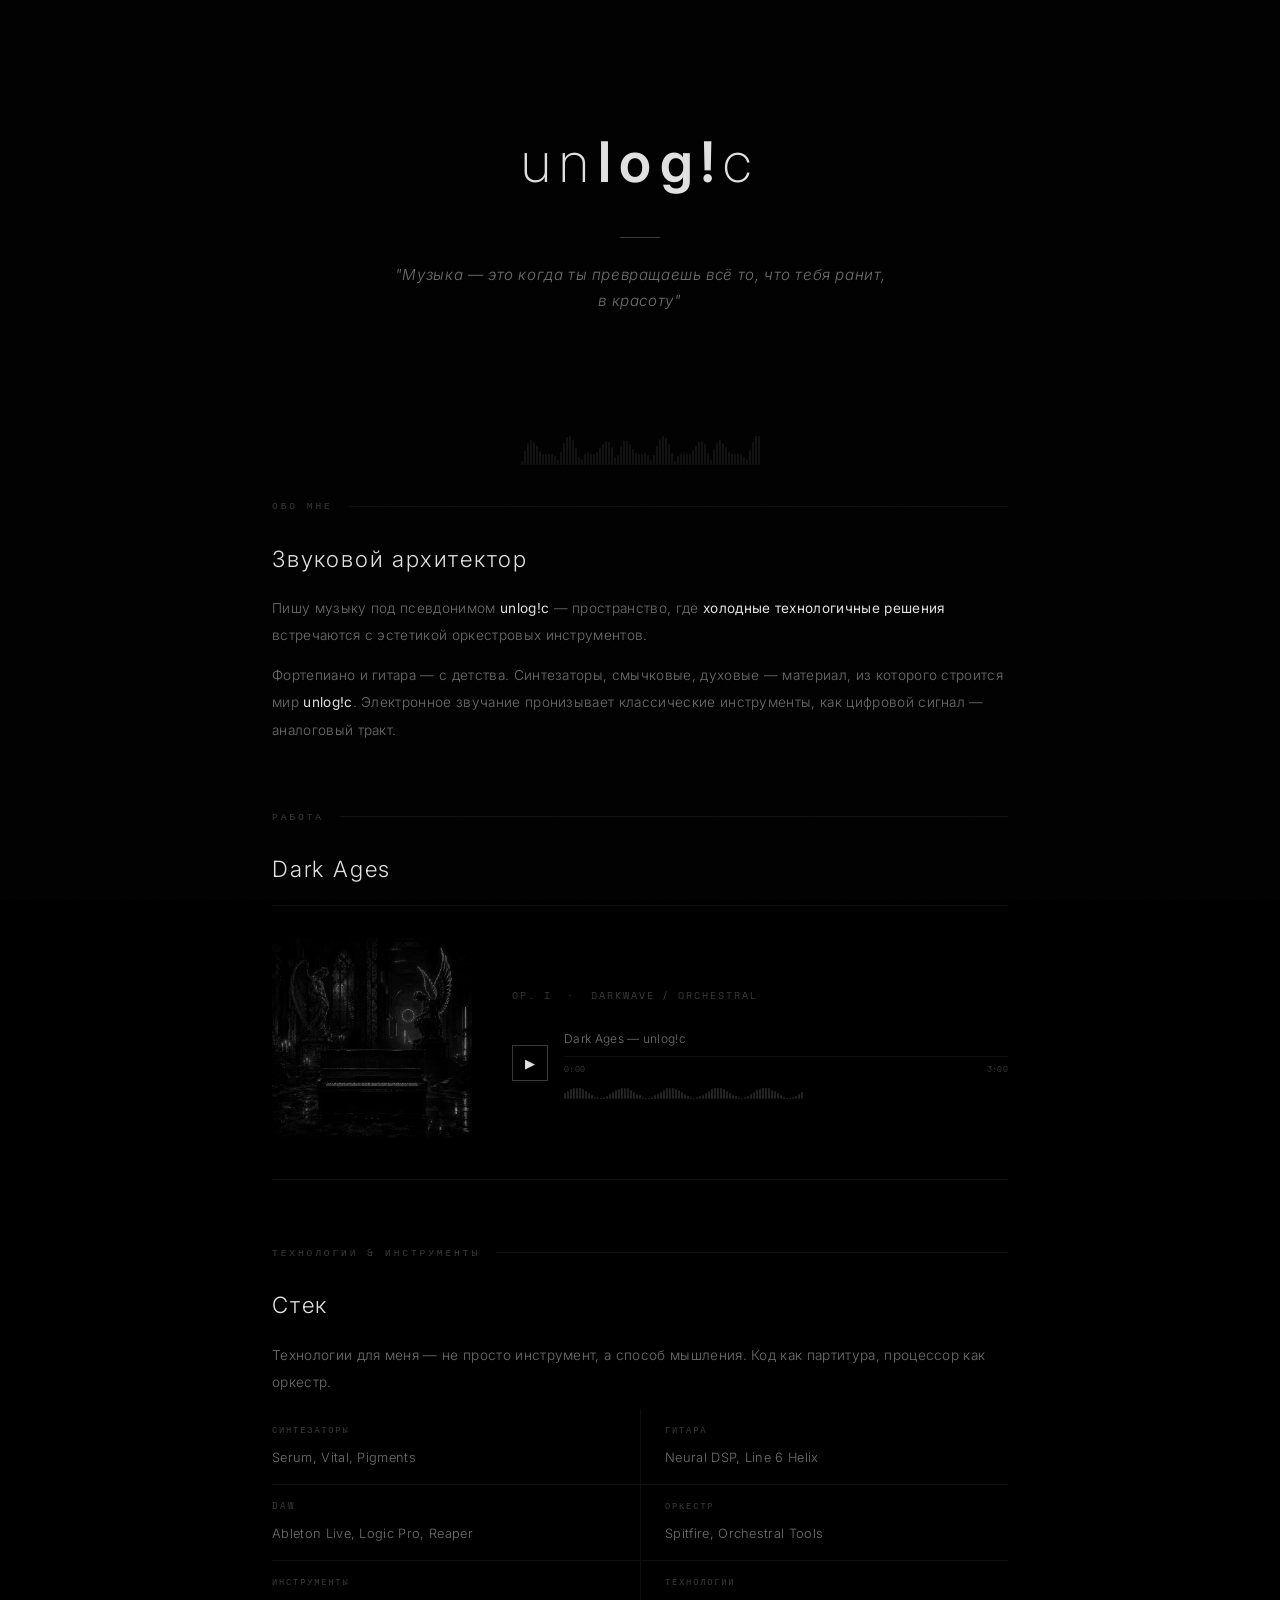
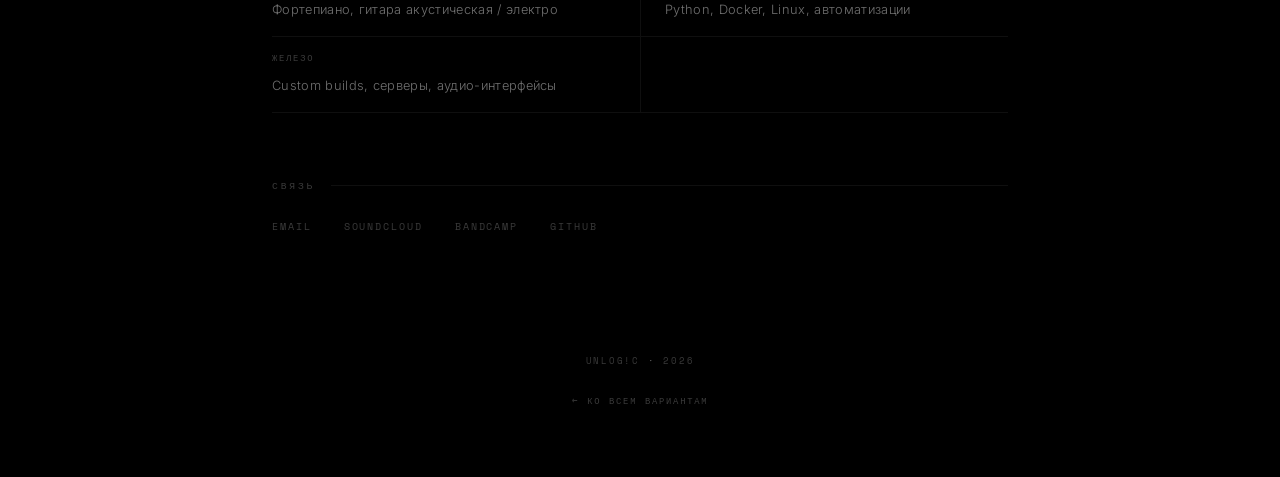
==== variants/minimalist-darkwave/index.html @ 30758b92 "Implement few landing variants" ====
<!DOCTYPE html>
<html lang="ru">
<head>
<meta charset="UTF-8">
<meta name="viewport" content="width=device-width, initial-scale=1.0">
<title>unlog!c — Minimalist Darkwave</title>
<style>
  @import url('https://fonts.googleapis.com/css2?family=Inter:wght@200;300;400;500;600&family=Space+Mono:wght@400;700&display=swap');

  *, *::before, *::after { box-sizing: border-box; margin: 0; padding: 0; }

  :root {
    --bg: #000000;
    --text-primary: #e0e0e0;
    --text-secondary: #707070;
    --text-dim: #3a3a3a;
    --border: rgba(255,255,255,0.06);
    --accent: #ffffff;
    --wave-color: #1a1a1a;
    --hover: rgba(255,255,255,0.04);
  }

  body {
    background: var(--bg);
    color: var(--text-secondary);
    font-family: 'Inter', sans-serif;
    min-height: 100vh;
    line-height: 1.8;
    font-weight: 300;
    letter-spacing: 0.02em;
    overflow-x: hidden;
  }

  /* Ultra-subtle grain texture */
  body::before {
    content: '';
    position: fixed;
    inset: 0;
    background-image: url("data:image/svg+xml,%3Csvg viewBox='0 0 256 256' xmlns='http://www.w3.org/2000/svg'%3E%3Cfilter id='n'%3E%3CfeTurbulence type='fractalNoise' baseFrequency='0.9' numOctaves='4' stitchTiles='stitch'/%3E%3C/filter%3E%3Crect width='100%25' height='100%25' filter='url(%23n)' opacity='0.015'/%3E%3C/svg%3E");
    background-size: 256px 256px;
    pointer-events: none;
    z-index: 0;
  }

  .container {
    position: relative;
    z-index: 1;
    max-width: 800px;
    margin: 0 auto;
    padding: 4rem 2rem;
    min-height: 100vh;
  }

  /* ========== HERO ========== */
  .hero {
    text-align: center;
    padding: 3rem 0 5rem;
    position: relative;
  }

  .hero h1 {
    font-family: 'Inter', sans-serif;
    font-size: 3.5rem;
    font-weight: 200;
    color: var(--text-primary);
    letter-spacing: 0.15em;
    text-transform: lowercase;
    margin-bottom: 1.5rem;
  }

  .hero h1 span {
    font-weight: 600;
  }

  .hero-divider {
    width: 40px;
    height: 1px;
    background: var(--text-secondary);
    margin: 0 auto 1.5rem;
    opacity: 0.5;
  }

  .hero-quote {
    font-size: 0.95rem;
    color: var(--text-secondary);
    font-weight: 300;
    font-style: italic;
    max-width: 500px;
    margin: 0 auto;
    line-height: 1.7;
    letter-spacing: 0.04em;
  }

  /* ========== SECTION ========== */
  .section {
    margin-bottom: 4rem;
    position: relative;
  }

  .section-label {
    font-family: 'Space Mono', monospace;
    font-size: 0.6rem;
    color: var(--text-dim);
    text-transform: uppercase;
    letter-spacing: 0.3em;
    margin-bottom: 1.5rem;
    display: flex;
    align-items: center;
    gap: 1rem;
  }
  .section-label::after {
    content: '';
    flex: 1;
    height: 1px;
    background: var(--border);
  }

  .section h2 {
    font-family: 'Inter', sans-serif;
    font-size: 1.4rem;
    font-weight: 300;
    color: var(--text-primary);
    letter-spacing: 0.08em;
    margin-bottom: 1rem;
  }

  .section p {
    font-size: 0.85rem;
    color: var(--text-secondary);
    line-height: 2;
    margin-bottom: 0.8rem;
    font-weight: 300;
  }

  .section .accent {
    color: var(--text-primary);
    font-weight: 400;
  }

  /* ========== WAVE SEPARATOR ========== */
  .wave-separator {
    display: flex;
    align-items: flex-end;
    justify-content: center;
    gap: 1px;
    height: 40px;
    margin: 2rem 0;
    opacity: 0.3;
  }
  .wave-bar {
    width: 2px;
    background: var(--text-dim);
    transition: height 0.3s ease;
    border-radius: 1px;
  }

  /* ========== WORK CARD ========== */
  .work-card {
    display: grid;
    grid-template-columns: 200px 1fr;
    gap: 2.5rem;
    padding: 2rem 0;
    border-top: 1px solid var(--border);
    border-bottom: 1px solid var(--border);
  }

  .work-cover-container {
    position: relative;
  }

  .work-cover {
    width: 200px;
    height: 200px;
    object-fit: cover;
    filter: grayscale(1) brightness(0.6);
    transition: all 0.6s ease;
  }
  .work-card:hover .work-cover {
    filter: grayscale(0.5) brightness(0.85);
  }

  .work-info {
    display: flex;
    flex-direction: column;
    justify-content: center;
  }

  .work-info h3 {
    font-family: 'Inter', sans-serif;
    font-size: 1.5rem;
    font-weight: 300;
    color: var(--text-primary);
    letter-spacing: 0.08em;
    margin-bottom: 0.3rem;
  }

  .work-meta {
    font-family: 'Space Mono', monospace;
    font-size: 0.6rem;
    color: var(--text-dim);
    text-transform: uppercase;
    letter-spacing: 0.2em;
    margin-bottom: 1.5rem;
  }

  /* Minimal player */
  .minimal-player {
    display: flex;
    align-items: center;
    gap: 1rem;
  }

  .play-btn-mini {
    width: 36px;
    height: 36px;
    border: 1px solid var(--text-dim);
    background: none;
    cursor: pointer;
    color: var(--text-primary);
    font-size: 0.8rem;
    display: flex;
    align-items: center;
    justify-content: center;
    transition: all 0.3s ease;
    flex-shrink: 0;
  }
  .play-btn-mini:hover {
    border-color: var(--text-primary);
    background: var(--hover);
  }

  .player-info {
    flex: 1;
    min-width: 0;
  }

  .player-track-name {
    font-size: 0.75rem;
    color: var(--text-secondary);
    font-weight: 300;
    margin-bottom: 0.4rem;
  }

  .mini-progress {
    height: 1px;
    background: var(--border);
    cursor: pointer;
    position: relative;
  }
  .mini-progress-fill {
    height: 100%;
    background: var(--text-secondary);
    width: 0%;
    transition: width 0.1s linear;
  }

  .player-times {
    display: flex;
    justify-content: space-between;
    font-family: 'Space Mono', monospace;
    font-size: 0.5rem;
    color: var(--text-dim);
    margin-top: 0.3rem;
  }

  /* Subtle waveform visualizer */
  .mini-waveform {
    display: flex;
    align-items: flex-end;
    gap: 1px;
    height: 16px;
    margin-top: 0.4rem;
    opacity: 0.3;
  }
  .mini-waveform .mw-bar {
    width: 2px;
    background: var(--text-secondary);
    transition: height 0.08s ease;
    min-height: 1px;
    border-radius: 1px;
  }

  /* ========== TECH GRID ========== */
  .tech-list {
    display: grid;
    grid-template-columns: 1fr 1fr;
    gap: 0;
  }
  .tech-item {
    padding: 0.8rem 0;
    border-bottom: 1px solid var(--border);
  }
  .tech-item:nth-child(odd) {
    padding-right: 1.5rem;
  }
  .tech-item:nth-child(even) {
    padding-left: 1.5rem;
    border-left: 1px solid var(--border);
  }

  .tech-label {
    font-family: 'Space Mono', monospace;
    font-size: 0.55rem;
    color: var(--text-dim);
    text-transform: uppercase;
    letter-spacing: 0.2em;
    display: block;
    margin-bottom: 0.3rem;
  }
  .tech-value {
    font-size: 0.8rem;
    color: var(--text-secondary);
    font-weight: 300;
  }

  /* ========== CONTACTS ========== */
  .contacts-row {
    display: flex;
    flex-wrap: wrap;
    gap: 2rem;
  }
  .contact-link {
    font-family: 'Space Mono', monospace;
    font-size: 0.6rem;
    color: var(--text-dim);
    text-decoration: none;
    letter-spacing: 0.2em;
    text-transform: uppercase;
    transition: color 0.3s;
    position: relative;
    padding-bottom: 0.3rem;
    border-bottom: 1px solid transparent;
    transition: border-color 0.3s, color 0.3s;
  }
  .contact-link:hover {
    color: var(--text-primary);
    border-bottom-color: var(--text-secondary);
  }

  /* ========== FOOTER ========== */
  .page-footer {
    margin-top: 5rem;
    padding-top: 2rem;
    text-align: center;
    font-family: 'Space Mono', monospace;
    font-size: 0.55rem;
    color: var(--text-dim);
    letter-spacing: 0.2em;
    text-transform: uppercase;
  }
  .page-footer .dot {
    color: var(--text-secondary);
  }

  .back-link {
    display: inline-block;
    margin-top: 1.5rem;
    font-family: 'Space Mono', monospace;
    font-size: 0.55rem;
    color: var(--text-dim);
    text-decoration: none;
    letter-spacing: 0.2em;
    text-transform: uppercase;
    transition: color 0.3s;
    border-bottom: 1px solid transparent;
    padding-bottom: 0.2rem;
  }
  .back-link:hover {
    color: var(--text-primary);
    border-bottom-color: var(--text-dim);
  }

  @media (max-width: 650px) {
    .container { padding: 2rem 1.5rem; }
    .hero h1 { font-size: 2.2rem; }
    .work-card { grid-template-columns: 1fr; gap: 1.5rem; }
    .work-cover { width: 100%; height: auto; max-width: 250px; }
    .tech-list { grid-template-columns: 1fr; }
    .tech-item:nth-child(even) { border-left: none; padding-left: 0; }
    .tech-item:nth-child(odd) { padding-right: 0; }
  }
</style>
</head>
<body>
  <div class="container">

    <!-- HERO -->
    <header class="hero">
      <h1>un<span>log!</span>c</h1>
      <div class="hero-divider"></div>
      <p class="hero-quote">
        "Музыка — это когда ты превращаешь всё то, что тебя ранит, в красоту"
      </p>
    </header>

    <!-- Random static wave separator -->
    <div class="wave-separator" id="waveSep"></div>

    <!-- ABOUT -->
    <section class="section">
      <div class="section-label">обо мне</div>
      <h2>Звуковой архитектор</h2>
      <p>
        Пишу музыку под псевдонимом <span class="accent">unlog!c</span> — 
        пространство, где <span class="accent">холодные технологичные решения</span> 
        встречаются с эстетикой оркестровых инструментов.
      </p>
      <p>
        Фортепиано и гитара — с детства. Синтезаторы, смычковые, духовые — 
        материал, из которого строится мир <span class="accent">unlog!c</span>. 
        Электронное звучание пронизывает классические инструменты, 
        как цифровой сигнал — аналоговый тракт.
      </p>
    </section>

    <!-- WORK -->
    <section class="section">
      <div class="section-label">работа</div>
      <h2>Dark Ages</h2>

      <div class="work-card">
        <div class="work-cover-container">
          <img src="../../images/Dark Ages Cover.png" alt="Dark Ages Cover" class="work-cover" loading="lazy">
        </div>
        <div class="work-info">
          <div class="work-meta">op. I &nbsp;·&nbsp; darkwave / orchestral</div>

          <div class="minimal-player">
            <button class="play-btn-mini play-btn-m" onclick="togglePlayM()" aria-label="Play/Pause">▶</button>
            <div class="player-info">
              <div class="player-track-name">Dark Ages — unlog!c</div>
              <div class="mini-progress" id="miniProgress">
                <div class="mini-progress-fill" id="miniProgressFill"></div>
              </div>
              <div class="player-times">
                <span class="time-cur-m">0:00</span>
                <span class="time-dur-m">0:00</span>
              </div>
              <div class="mini-waveform" id="miniWaveform"></div>
            </div>
          </div>
        </div>
      </div>
    </section>

    <!-- TECH -->
    <section class="section">
      <div class="section-label">технологии & инструменты</div>
      <h2>Стек</h2>
      <p>
        Технологии для меня — не просто инструмент, а способ мышления. 
        Код как партитура, процессор как оркестр.
      </p>
      <div class="tech-list">
        <div class="tech-item">
          <span class="tech-label">синтезаторы</span>
          <span class="tech-value">Serum, Vital, Pigments</span>
        </div>
        <div class="tech-item">
          <span class="tech-label">гитара</span>
          <span class="tech-value">Neural DSP, Line 6 Helix</span>
        </div>
        <div class="tech-item">
          <span class="tech-label">daw</span>
          <span class="tech-value">Ableton Live, Logic Pro, Reaper</span>
        </div>
        <div class="tech-item">
          <span class="tech-label">оркестр</span>
          <span class="tech-value">Spitfire, Orchestral Tools</span>
        </div>
        <div class="tech-item">
          <span class="tech-label">инструменты</span>
          <span class="tech-value">Фортепиано, гитара акустическая / электро</span>
        </div>
        <div class="tech-item">
          <span class="tech-label">технологии</span>
          <span class="tech-value">Python, Docker, Linux, автоматизации</span>
        </div>
        <div class="tech-item">
          <span class="tech-label">железо</span>
          <span class="tech-value">Custom builds, серверы, аудио-интерфейсы</span>
        </div>
        <div class="tech-item">
          <!-- placeholder for grid alignment -->
        </div>
      </div>
    </section>

    <!-- CONTACTS -->
    <section class="section">
      <div class="section-label">связь</div>
      <div class="contacts-row">
        <a href="mailto:unlogic@example.com" class="contact-link">email</a>
        <a href="#" class="contact-link">soundcloud</a>
        <a href="#" class="contact-link">bandcamp</a>
        <a href="#" class="contact-link">github</a>
      </div>
    </section>

    <!-- FOOTER -->
    <footer class="page-footer">
      unlog!c <span class="dot">·</span> 2026<br>
      <a href="../../" class="back-link">← ко всем вариантам</a>
    </footer>
  </div>

  <audio id="audioM" preload="metadata" style="display:none;">
    <source src="../../audio/Dark Ages.mp3" type="audio/mpeg">
  </audio>

  <script>
    // Static wave separator
    const waveSep = document.getElementById('waveSep');
    for (let i = 0; i < 80; i++) {
      const bar = document.createElement('div');
      bar.className = 'wave-bar';
      bar.style.height = (Math.abs(Math.sin(i * 0.3) * 18 + Math.sin(i * 0.7) * 8) + 4) + 'px';
      waveSep.appendChild(bar);
    }

    // Audio player
    const audioM = document.getElementById('audioM');
    const playBtnM = document.querySelector('.play-btn-m');
    const progressFillM = document.getElementById('miniProgressFill');
    const progressBarM = document.getElementById('miniProgress');
    const timeCurM = document.querySelector('.time-cur-m');
    const timeDurM = document.querySelector('.time-dur-m');
    const miniWave = document.getElementById('miniWaveform');

    function fmtM(t) {
      const m = Math.floor(t / 60);
      const s = Math.floor(t % 60);
      return m + ':' + String(s).padStart(2, '0');
    }

    // Build mini waveform bars
    for (let i = 0; i < 80; i++) {
      const wb = document.createElement('div');
      wb.className = 'mw-bar';
      wb.style.height = (Math.sin(i * 0.4) * 5 + 6) + 'px';
      miniWave.appendChild(wb);
    }

    audioM.addEventListener('loadedmetadata', () => {
      timeDurM.textContent = fmtM(audioM.duration);
    });

    audioM.addEventListener('timeupdate', () => {
      const pct = (audioM.currentTime / audioM.duration) * 100 || 0;
      progressFillM.style.width = pct + '%';
      timeCurM.textContent = fmtM(audioM.currentTime);

      const wbars = miniWave.children;
      const t = audioM.currentTime * 6;
      for (let i = 0; i < wbars.length; i++) {
        const val = Math.abs(Math.sin(t + i * 0.2) * 0.5 + Math.sin(t * 2.1 + i * 0.5) * 0.5);
        wbars[i].style.height = Math.max(1, val * 14 + 1) + 'px';
        wbars[i].style.opacity = 0.15 + val * 0.6;
      }
    });

    progressBarM.addEventListener('click', (e) => {
      const rect = progressBarM.getBoundingClientRect();
      audioM.currentTime = ((e.clientX - rect.left) / rect.width) * audioM.duration;
    });

    function togglePlayM() {
      if (audioM.paused) {
        audioM.play();
        playBtnM.textContent = '⏸';
      } else {
        audioM.pause();
        playBtnM.textContent = '▶';
      }
    }

    audioM.addEventListener('ended', () => {
      playBtnM.textContent = '▶';
    });
  </script>
</body>
</html>
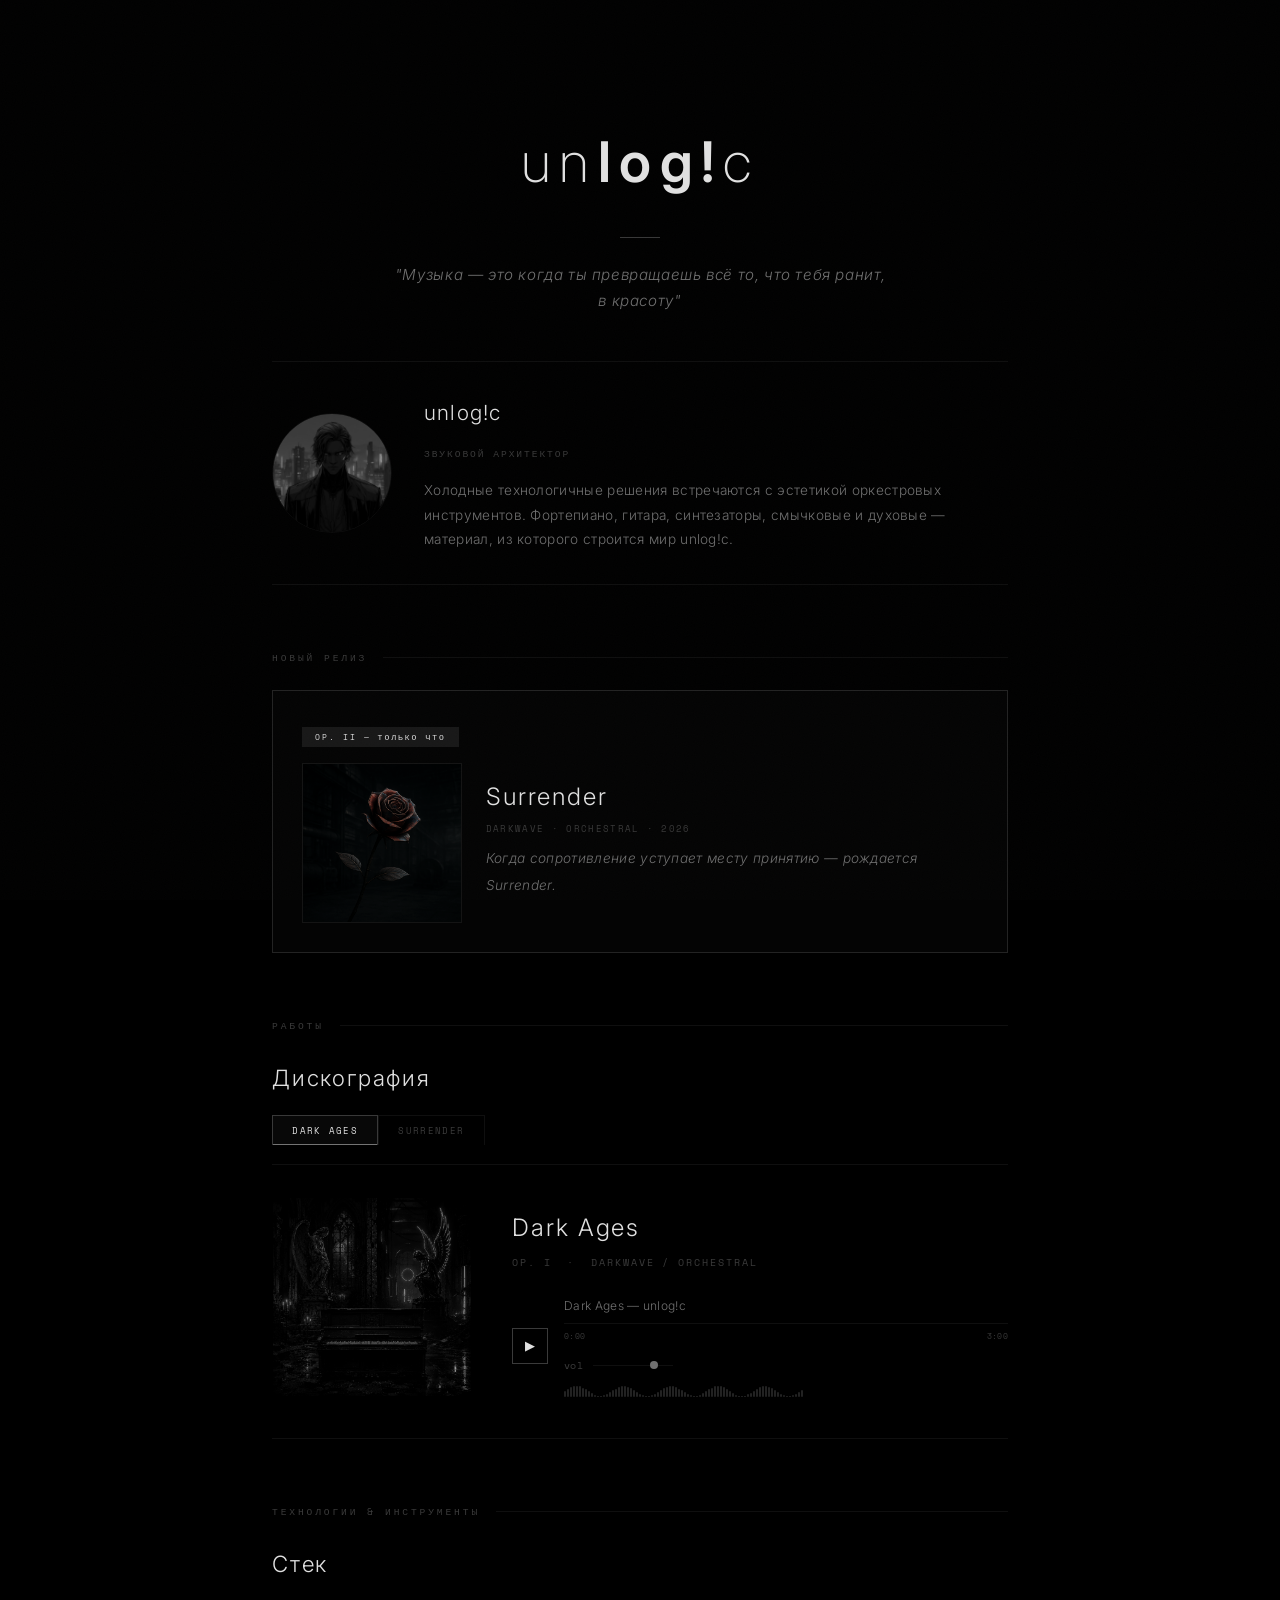
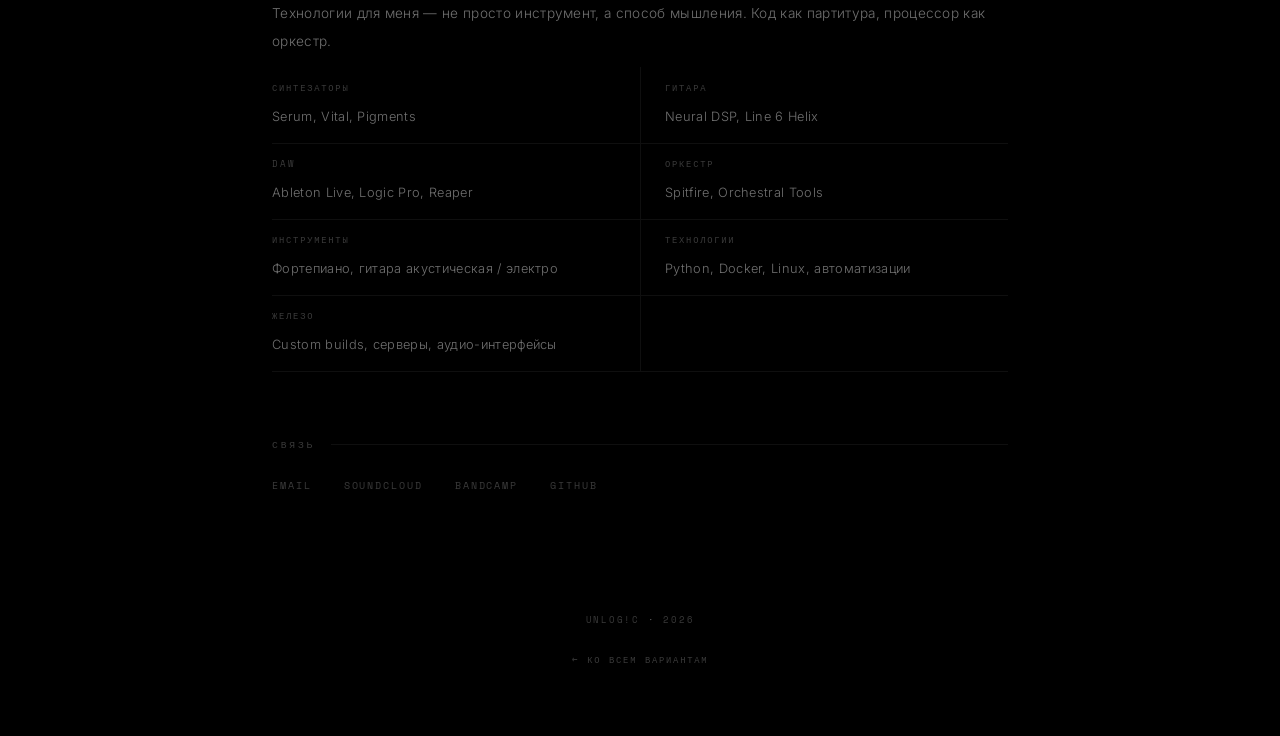
==== commit 2856be78: "Improve design" ====
--- a/variants/minimalist-darkwave/index.html
+++ b/variants/minimalist-darkwave/index.html
@@ -54,7 +54,7 @@
   /* ========== HERO ========== */
   .hero {
     text-align: center;
-    padding: 3rem 0 5rem;
+    padding: 3rem 0 3rem;
     position: relative;
   }
 
@@ -91,6 +91,62 @@
     letter-spacing: 0.04em;
   }
 
+  /* ========== PROFILE ========== */
+  .profile-section {
+    display: flex;
+    align-items: center;
+    gap: 2rem;
+    margin-bottom: 4rem;
+    padding: 2rem 0;
+    border-top: 1px solid var(--border);
+    border-bottom: 1px solid var(--border);
+  }
+
+  .profile-img-container {
+    flex-shrink: 0;
+    width: 120px;
+    height: 120px;
+    border-radius: 50%;
+    overflow: hidden;
+    border: 1px solid var(--border);
+    filter: grayscale(1) brightness(0.7);
+    transition: all 0.6s ease;
+  }
+  .profile-img-container:hover {
+    filter: grayscale(0.6) brightness(0.9);
+    border-color: rgba(255,255,255,0.15);
+  }
+
+  .profile-img {
+    width: 100%;
+    height: 100%;
+    object-fit: cover;
+  }
+
+  .profile-text h3 {
+    font-family: 'Inter', sans-serif;
+    font-size: 1.3rem;
+    font-weight: 300;
+    color: var(--text-primary);
+    letter-spacing: 0.06em;
+    margin-bottom: 0.3rem;
+  }
+
+  .profile-text .profile-role {
+    font-family: 'Space Mono', monospace;
+    font-size: 0.6rem;
+    color: var(--text-dim);
+    text-transform: uppercase;
+    letter-spacing: 0.2em;
+  }
+
+  .profile-text p {
+    font-size: 0.85rem;
+    color: var(--text-secondary);
+    margin-top: 0.8rem;
+    line-height: 1.8;
+  }
+
   /* ========== SECTION ========== */
   .section {
     margin-bottom: 4rem;
@@ -137,24 +193,78 @@
     font-weight: 400;
   }
 
-  /* ========== WAVE SEPARATOR ========== */
-  .wave-separator {
-    display: flex;
-    align-items: flex-end;
+  /* ========== NEW RELEASE HIGHLIGHT ========== */
+  .new-release {
+    border: 1px solid rgba(255,255,255,0.12);
+    padding: 1.8rem;
+    margin-bottom: 2rem;
+    position: relative;
+    background: rgba(255,255,255,0.015);
+  }
+
+  .new-release-badge {
+    font-family: 'Space Mono', monospace;
+    font-size: 0.5rem;
+    color: var(--text-primary);
+    background: rgba(255,255,255,0.08);
+    text-transform: uppercase;
+    letter-spacing: 0.25em;
+    padding: 0.2rem 0.8rem;
+    display: inline-block;
+    margin-bottom: 1rem;
+  }
+
+  .new-release-inner {
+    display: grid;
+    grid-template-columns: 160px 1fr;
+    gap: 1.5rem;
+  }
+
+  .new-release-cover {
+    width: 160px;
+    height: 160px;
+    object-fit: cover;
+    filter: grayscale(0.3) brightness(0.8);
+    transition: all 0.6s ease;
+    border: 1px solid rgba(255,255,255,0.08);
+  }
+  .new-release:hover .new-release-cover {
+    filter: grayscale(0) brightness(1);
+    border-color: rgba(255,255,255,0.2);
+  }
+
+  .new-release-info {
+    display: flex;
+    flex-direction: column;
     justify-content: center;
-    gap: 1px;
-    height: 40px;
-    margin: 2rem 0;
-    opacity: 0.3;
-  }
-  .wave-bar {
-    width: 2px;
-    background: var(--text-dim);
-    transition: height 0.3s ease;
-    border-radius: 1px;
-  }
-
-  /* ========== WORK CARD ========== */
+  }
+
+  .new-release-info h3 {
+    font-family: 'Inter', sans-serif;
+    font-size: 1.5rem;
+    font-weight: 300;
+    color: var(--text-primary);
+    letter-spacing: 0.08em;
+    margin-bottom: 0.2rem;
+  }
+
+  .new-release-meta {
+    font-family: 'Space Mono', monospace;
+    font-size: 0.55rem;
+    color: var(--text-dim);
+    text-transform: uppercase;
+    letter-spacing: 0.15em;
+    margin-bottom: 0.5rem;
+  }
+
+  .new-release-desc {
+    font-size: 0.8rem;
+    color: var(--text-secondary);
+    font-style: italic;
+    margin-bottom: 0.6rem;
+  }
+
+  /* ========== WORK CAROUSEL ========== */
   .work-card {
     display: grid;
     grid-template-columns: 200px 1fr;
@@ -174,6 +284,7 @@
     object-fit: cover;
     filter: grayscale(1) brightness(0.6);
     transition: all 0.6s ease;
+    border: 1px solid transparent;
   }
   .work-card:hover .work-cover {
     filter: grayscale(0.5) brightness(0.85);
@@ -201,6 +312,45 @@
     text-transform: uppercase;
     letter-spacing: 0.2em;
     margin-bottom: 1.5rem;
+  }
+
+  /* Track selector tabs (carousel) */
+  .track-tabs {
+    display: flex;
+    gap: 0;
+    margin-bottom: 1.2rem;
+  }
+  .track-tab {
+    font-family: 'Space Mono', monospace;
+    font-size: 0.55rem;
+    color: var(--text-dim);
+    text-transform: uppercase;
+    letter-spacing: 0.15em;
+    background: none;
+    border: 1px solid var(--border);
+    border-bottom: none;
+    padding: 0.5rem 1.2rem;
+    cursor: pointer;
+    transition: all 0.3s ease;
+    position: relative;
+  }
+  .track-tab:hover {
+    color: var(--text-secondary);
+  }
+  .track-tab.active {
+    color: var(--text-primary);
+    border-color: rgba(255,255,255,0.2);
+    background: rgba(255,255,255,0.03);
+  }
+  .track-tab.active::after {
+    content: '';
+    position: absolute;
+    bottom: 0;
+    left: 0;
+    right: 0;
+    height: 1px;
+    background: var(--text-primary);
+    opacity: 0.5;
   }
 
   /* Minimal player */
@@ -263,6 +413,50 @@
     margin-top: 0.3rem;
   }
 
+  /* Volume control */
+  .volume-row {
+    display: flex;
+    align-items: center;
+    gap: 0.6rem;
+    margin-top: 0.8rem;
+  }
+  .volume-icon {
+    font-size: 0.65rem;
+    color: var(--text-dim);
+    font-family: 'Space Mono', monospace;
+    flex-shrink: 0;
+  }
+  .volume-slider {
+    -webkit-appearance: none;
+    appearance: none;
+    width: 80px;
+    height: 1px;
+    background: var(--border);
+    outline: none;
+    cursor: pointer;
+  }
+  .volume-slider::-webkit-slider-thumb {
+    -webkit-appearance: none;
+    appearance: none;
+    width: 8px;
+    height: 8px;
+    border-radius: 50%;
+    background: var(--text-secondary);
+    cursor: pointer;
+    transition: background 0.2s;
+  }
+  .volume-slider::-webkit-slider-thumb:hover {
+    background: var(--text-primary);
+  }
+  .volume-slider::-moz-range-thumb {
+    width: 8px;
+    height: 8px;
+    border-radius: 50%;
+    background: var(--text-secondary);
+    border: none;
+    cursor: pointer;
+  }
+
   /* Subtle waveform visualizer */
   .mini-waveform {
     display: flex;
@@ -326,11 +520,10 @@
     text-decoration: none;
     letter-spacing: 0.2em;
     text-transform: uppercase;
-    transition: color 0.3s;
+    transition: border-color 0.3s, color 0.3s;
     position: relative;
     padding-bottom: 0.3rem;
     border-bottom: 1px solid transparent;
-    transition: border-color 0.3s, color 0.3s;
   }
   .contact-link:hover {
     color: var(--text-primary);
@@ -373,8 +566,11 @@
   @media (max-width: 650px) {
     .container { padding: 2rem 1.5rem; }
     .hero h1 { font-size: 2.2rem; }
+    .profile-section { flex-direction: column; text-align: center; }
     .work-card { grid-template-columns: 1fr; gap: 1.5rem; }
     .work-cover { width: 100%; height: auto; max-width: 250px; }
+    .new-release-inner { grid-template-columns: 1fr; }
+    .new-release-cover { width: 100%; height: auto; max-width: 200px; }
     .tech-list { grid-template-columns: 1fr; }
     .tech-item:nth-child(even) { border-left: none; padding-left: 0; }
     .tech-item:nth-child(odd) { padding-right: 0; }
@@ -393,48 +589,71 @@
       </p>
     </header>
 
-    <!-- Random static wave separator -->
-    <div class="wave-separator" id="waveSep"></div>
-
-    <!-- ABOUT -->
+    <!-- PROFILE -->
+    <section class="profile-section">
+      <div class="profile-img-container">
+        <img src="../../images/Profile.png" alt="unlog!c" class="profile-img" loading="lazy">
+      </div>
+      <div class="profile-text">
+        <h3>unlog!c</h3>
+        <span class="profile-role">звуковой архитектор</span>
+        <p>
+          Холодные технологичные решения встречаются с эстетикой оркестровых инструментов.
+          Фортепиано, гитара, синтезаторы, смычковые и духовые — материал, из которого
+          строится мир unlog!c.
+        </p>
+      </div>
+    </section>
+
+    <!-- NEW RELEASE -->
     <section class="section">
-      <div class="section-label">обо мне</div>
-      <h2>Звуковой архитектор</h2>
-      <p>
-        Пишу музыку под псевдонимом <span class="accent">unlog!c</span> — 
-        пространство, где <span class="accent">холодные технологичные решения</span> 
-        встречаются с эстетикой оркестровых инструментов.
-      </p>
-      <p>
-        Фортепиано и гитара — с детства. Синтезаторы, смычковые, духовые — 
-        материал, из которого строится мир <span class="accent">unlog!c</span>. 
-        Электронное звучание пронизывает классические инструменты, 
-        как цифровой сигнал — аналоговый тракт.
-      </p>
+      <div class="section-label">новый релиз</div>
+      <div class="new-release">
+        <span class="new-release-badge">op. ii — только что</span>
+        <div class="new-release-inner">
+          <img src="../../images/Surrender Cover.png" alt="Surrender Cover" class="new-release-cover" loading="lazy">
+          <div class="new-release-info">
+            <h3>Surrender</h3>
+            <span class="new-release-meta">darkwave · orchestral · 2026</span>
+            <p class="new-release-desc">Когда сопротивление уступает месту принятию — рождается Surrender.</p>
+          </div>
+        </div>
+      </div>
     </section>
 
-    <!-- WORK -->
+    <!-- WORKS CAROUSEL -->
     <section class="section">
-      <div class="section-label">работа</div>
-      <h2>Dark Ages</h2>
-
-      <div class="work-card">
+      <div class="section-label">работы</div>
+      <h2>Дискография</h2>
+
+      <!-- Track tabs -->
+      <div class="track-tabs">
+        <button class="track-tab active" data-track="0" id="tab0">Dark Ages</button>
+        <button class="track-tab" data-track="1" id="tab1">Surrender</button>
+      </div>
+
+      <div class="work-card" id="workCard">
         <div class="work-cover-container">
-          <img src="../../images/Dark Ages Cover.png" alt="Dark Ages Cover" class="work-cover" loading="lazy">
+          <img src="../../images/Dark Ages Cover.png" alt="Cover" class="work-cover" id="workCover" loading="lazy">
         </div>
         <div class="work-info">
-          <div class="work-meta">op. I &nbsp;·&nbsp; darkwave / orchestral</div>
+          <h3 id="workTitle">Dark Ages</h3>
+          <div class="work-meta" id="workMeta">op. I &nbsp;·&nbsp; darkwave / orchestral</div>
 
           <div class="minimal-player">
-            <button class="play-btn-mini play-btn-m" onclick="togglePlayM()" aria-label="Play/Pause">▶</button>
+            <button class="play-btn-mini" id="playBtn" onclick="togglePlay()" aria-label="Play/Pause">▶</button>
             <div class="player-info">
-              <div class="player-track-name">Dark Ages — unlog!c</div>
+              <div class="player-track-name" id="trackName">Dark Ages — unlog!c</div>
               <div class="mini-progress" id="miniProgress">
                 <div class="mini-progress-fill" id="miniProgressFill"></div>
               </div>
               <div class="player-times">
-                <span class="time-cur-m">0:00</span>
-                <span class="time-dur-m">0:00</span>
+                <span class="time-cur" id="timeCur">0:00</span>
+                <span class="time-dur" id="timeDur">0:00</span>
+              </div>
+              <div class="volume-row">
+                <span class="volume-icon">vol</span>
+                <input type="range" class="volume-slider" id="volumeSlider" min="0" max="100" value="80" oninput="setVolume(this.value)">
               </div>
               <div class="mini-waveform" id="miniWaveform"></div>
             </div>
@@ -448,7 +667,7 @@
       <div class="section-label">технологии & инструменты</div>
       <h2>Стек</h2>
       <p>
-        Технологии для меня — не просто инструмент, а способ мышления. 
+        Технологии для меня — не просто инструмент, а способ мышления.
         Код как партитура, процессор как оркестр.
       </p>
       <div class="tech-list">
@@ -504,30 +723,49 @@
     </footer>
   </div>
 
-  <audio id="audioM" preload="metadata" style="display:none;">
+  <audio id="audio0" preload="metadata" style="display:none;">
     <source src="../../audio/Dark Ages.mp3" type="audio/mpeg">
   </audio>
+  <audio id="audio1" preload="metadata" style="display:none;">
+    <source src="../../audio/novel - Surrender.mp3" type="audio/mpeg">
+  </audio>
 
   <script>
-    // Static wave separator
-    const waveSep = document.getElementById('waveSep');
-    for (let i = 0; i < 80; i++) {
-      const bar = document.createElement('div');
-      bar.className = 'wave-bar';
-      bar.style.height = (Math.abs(Math.sin(i * 0.3) * 18 + Math.sin(i * 0.7) * 8) + 4) + 'px';
-      waveSep.appendChild(bar);
-    }
-
-    // Audio player
-    const audioM = document.getElementById('audioM');
-    const playBtnM = document.querySelector('.play-btn-m');
-    const progressFillM = document.getElementById('miniProgressFill');
-    const progressBarM = document.getElementById('miniProgress');
-    const timeCurM = document.querySelector('.time-cur-m');
-    const timeDurM = document.querySelector('.time-dur-m');
+    // Track data
+    const tracks = [
+      {
+        title: 'Dark Ages',
+        meta: 'op. I · darkwave / orchestral',
+        cover: '../../images/Dark Ages Cover.png',
+        audioId: 'audio0',
+        trackName: 'Dark Ages — unlog!c'
+      },
+      {
+        title: 'Surrender',
+        meta: 'op. II · darkwave / orchestral · 2026',
+        cover: '../../images/Surrender Cover.png',
+        audioId: 'audio1',
+        trackName: 'Surrender — unlog!c'
+      }
+    ];
+
+    let currentTrack = 0;
+    let currentAudio = document.getElementById('audio0');
+
+    // DOM refs
+    const playBtn = document.getElementById('playBtn');
+    const progressFill = document.getElementById('miniProgressFill');
+    const progressBar = document.getElementById('miniProgress');
+    const timeCur = document.getElementById('timeCur');
+    const timeDur = document.getElementById('timeDur');
     const miniWave = document.getElementById('miniWaveform');
-
-    function fmtM(t) {
+    const volumeSlider = document.getElementById('volumeSlider');
+    const workCover = document.getElementById('workCover');
+    const workTitle = document.getElementById('workTitle');
+    const workMeta = document.getElementById('workMeta');
+    const trackNameEl = document.getElementById('trackName');
+
+    function fmt(t) {
       const m = Math.floor(t / 60);
       const s = Math.floor(t % 60);
       return m + ':' + String(s).padStart(2, '0');
@@ -541,42 +779,120 @@
       miniWave.appendChild(wb);
     }
 
-    audioM.addEventListener('loadedmetadata', () => {
-      timeDurM.textContent = fmtM(audioM.duration);
-    });
-
-    audioM.addEventListener('timeupdate', () => {
-      const pct = (audioM.currentTime / audioM.duration) * 100 || 0;
-      progressFillM.style.width = pct + '%';
-      timeCurM.textContent = fmtM(audioM.currentTime);
+    function bindAudio(audio) {
+      audio.removeEventListener('loadedmetadata', onMeta);
+      audio.removeEventListener('timeupdate', onTimeUpdate);
+      audio.removeEventListener('ended', onEnded);
+
+      audio.addEventListener('loadedmetadata', onMeta);
+      audio.addEventListener('timeupdate', onTimeUpdate);
+      audio.addEventListener('ended', onEnded);
+
+      if (audio.readyState >= 1) {
+        timeDur.textContent = fmt(audio.duration);
+      } else {
+        timeDur.textContent = '0:00';
+      }
+    }
+
+    function onMeta() {
+      timeDur.textContent = fmt(currentAudio.duration);
+    }
+
+    function onTimeUpdate() {
+      const pct = (currentAudio.currentTime / currentAudio.duration) * 100 || 0;
+      progressFill.style.width = pct + '%';
+      timeCur.textContent = fmt(currentAudio.currentTime);
 
       const wbars = miniWave.children;
-      const t = audioM.currentTime * 6;
+      const t = currentAudio.currentTime * 6;
       for (let i = 0; i < wbars.length; i++) {
         const val = Math.abs(Math.sin(t + i * 0.2) * 0.5 + Math.sin(t * 2.1 + i * 0.5) * 0.5);
         wbars[i].style.height = Math.max(1, val * 14 + 1) + 'px';
         wbars[i].style.opacity = 0.15 + val * 0.6;
       }
+    }
+
+    function onEnded() {
+      playBtn.textContent = '▶';
+    }
+
+    bindAudio(currentAudio);
+
+    volumeSlider.addEventListener('input', () => {
+      setVolume(volumeSlider.value);
     });
 
-    progressBarM.addEventListener('click', (e) => {
-      const rect = progressBarM.getBoundingClientRect();
-      audioM.currentTime = ((e.clientX - rect.left) / rect.width) * audioM.duration;
+    function setVolume(val) {
+      const v = val / 100;
+      currentAudio.volume = v;
+      volumeSlider.value = val;
+    }
+
+    // Init volume
+    currentAudio.volume = volumeSlider.value / 100;
+    // Also init second audio volume (will be synced on switch)
+    document.getElementById('audio1').volume = volumeSlider.value / 100;
+
+    progressBar.addEventListener('click', (e) => {
+      const rect = progressBar.getBoundingClientRect();
+      currentAudio.currentTime = ((e.clientX - rect.left) / rect.width) * currentAudio.duration;
     });
 
-    function togglePlayM() {
-      if (audioM.paused) {
-        audioM.play();
-        playBtnM.textContent = '⏸';
+    function togglePlay() {
+      if (currentAudio.paused) {
+        currentAudio.play();
+        playBtn.textContent = '⏸';
       } else {
-        audioM.pause();
-        playBtnM.textContent = '▶';
+        currentAudio.pause();
+        playBtn.textContent = '▶';
       }
     }
 
-    audioM.addEventListener('ended', () => {
-      playBtnM.textContent = '▶';
-    });
+    // Pause all audios helper
+    function pauseAll() {
+      document.querySelectorAll('audio').forEach(a => {
+        a.pause();
+        a.currentTime = a.currentTime; // keep position but pause
+      });
+    }
+
+    // Carousel switching
+    function switchTrack(index) {
+      if (index === currentTrack) return;
+
+      // Pause current
+      currentAudio.pause();
+
+      // Switch
+      currentTrack = index;
+      currentAudio = document.getElementById(tracks[index].audioId);
+      currentAudio.volume = volumeSlider.value / 100;
+
+      // Update UI
+      workCover.src = tracks[index].cover;
+      workTitle.textContent = tracks[index].title;
+      workMeta.textContent = tracks[index].meta;
+      trackNameEl.textContent = tracks[index].trackName;
+
+      // Reset progress
+      progressFill.style.width = '0%';
+      timeCur.textContent = '0:00';
+
+      // Reset play button
+      playBtn.textContent = '▶';
+
+      // Bind events
+      bindAudio(currentAudio);
+
+      // Update tabs
+      document.querySelectorAll('.track-tab').forEach(t => t.classList.remove('active'));
+      document.getElementById('tab' + index).classList.add('active');
+    }
+
+    // Tab click handlers
+    document.getElementById('tab0').addEventListener('click', () => switchTrack(0));
+    document.getElementById('tab1').addEventListener('click', () => switchTrack(1));
   </script>
 </body>
 </html>
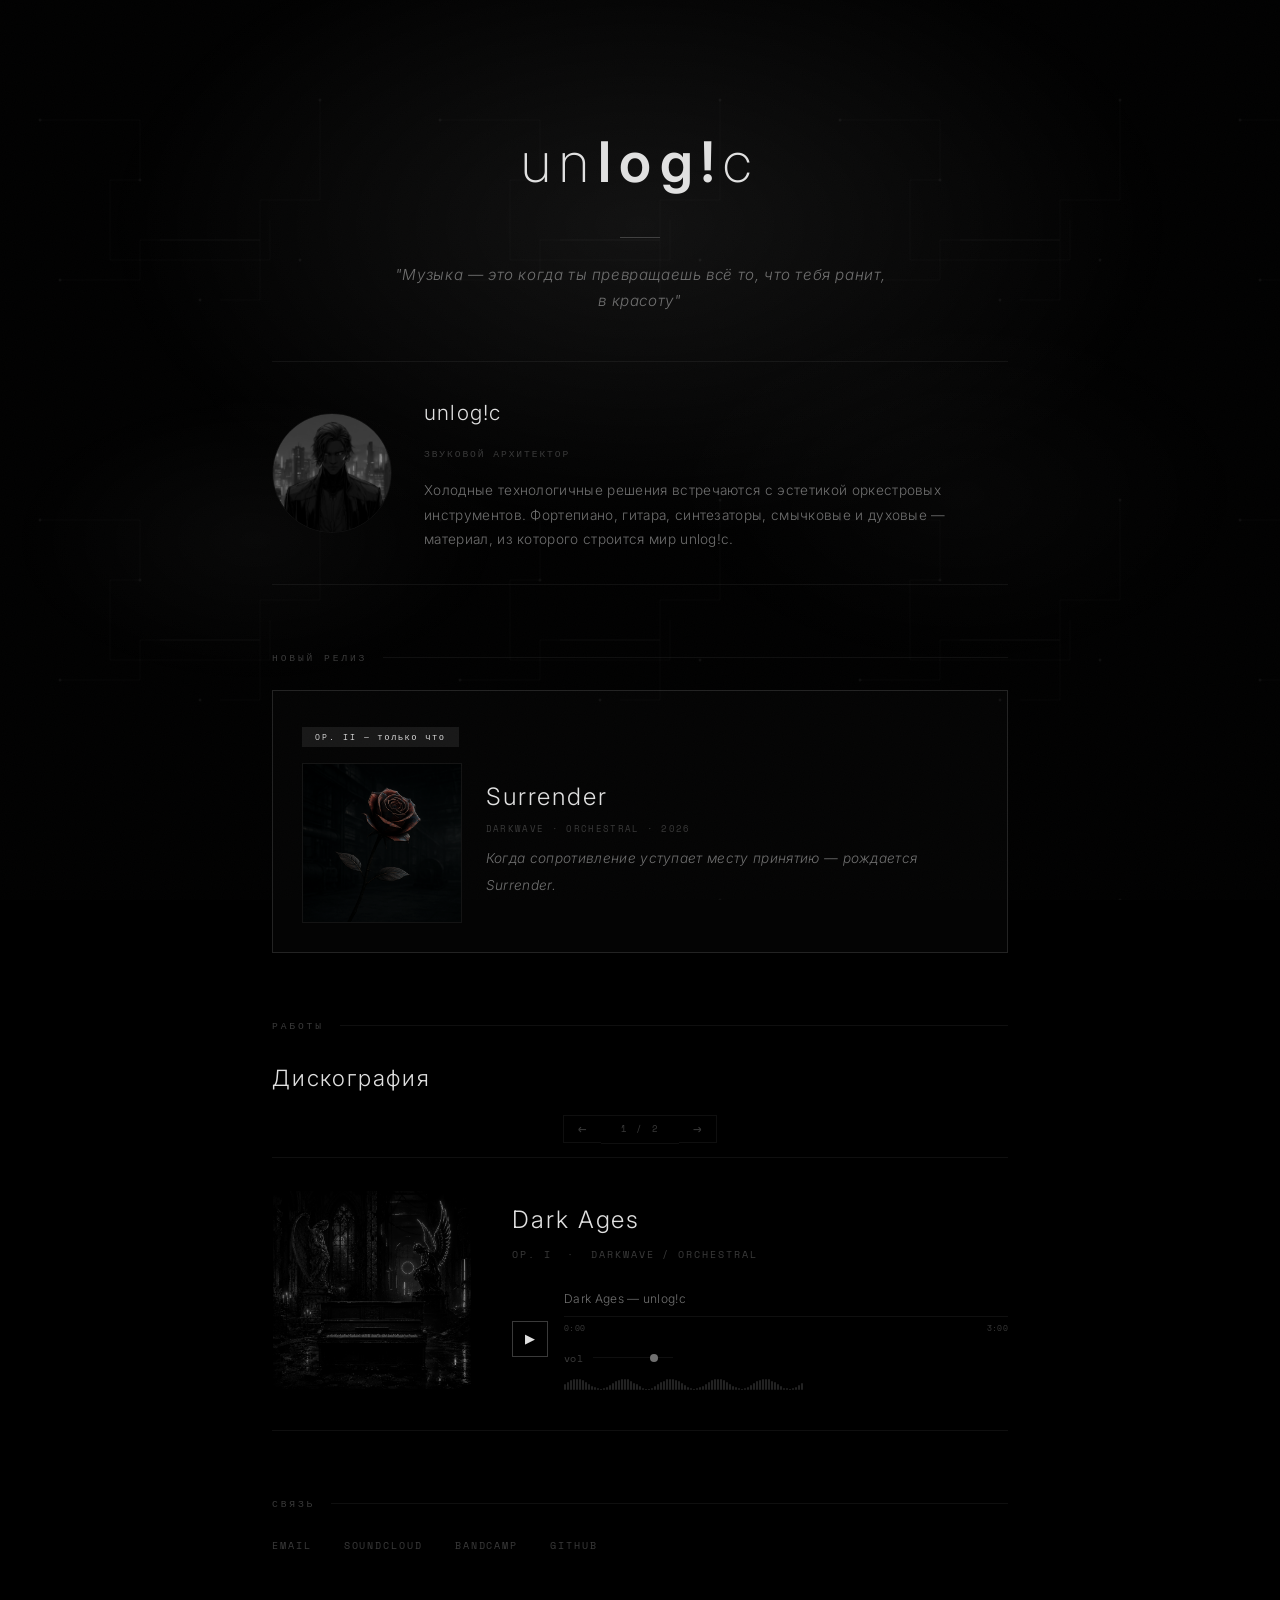
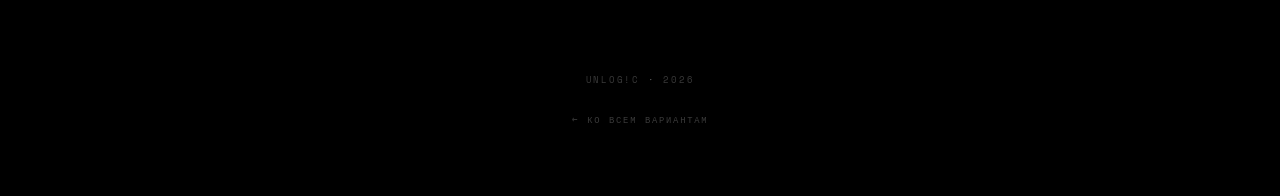
==== commit 4dc6a53c: "Update design" ====
--- a/variants/minimalist-darkwave/index.html
+++ b/variants/minimalist-darkwave/index.html
@@ -31,6 +31,26 @@
     overflow-x: hidden;
   }
 
+  /* Ambient radial glow — slow breathing pulse */
+  body::after {
+    content: '';
+    position: fixed;
+    inset: 0;
+    background:
+      radial-gradient(ellipse 60% 50% at 50% 25%, rgba(255,255,255,0.07) 0%, transparent 70%),
+      radial-gradient(ellipse 30% 25% at 20% 60%, rgba(255,255,255,0.03) 0%, transparent 65%),
+      radial-gradient(ellipse 35% 30% at 75% 55%, rgba(255,255,255,0.025) 0%, transparent 65%);
+    pointer-events: none;
+    z-index: 0;
+    animation: ambientBreath 14s ease-in-out infinite;
+  }
+
+  @keyframes ambientBreath {
+    0%, 100% { opacity: 0.6; }
+    33% { opacity: 1; }
+    66% { opacity: 0.5; }
+  }
+
   /* Ultra-subtle grain texture */
   body::before {
     content: '';
@@ -42,9 +62,21 @@
     z-index: 0;
   }
 
+  /* Minimalist circuit trace — subtle geometric lines */
+  .circuit-trace {
+    position: fixed;
+    inset: 0;
+    pointer-events: none;
+    z-index: 1;
+    opacity: 0.05;
+    background-image:
+      url("data:image/svg+xml,%3Csvg width='400' height='400' viewBox='0 0 400 400' xmlns='http://www.w3.org/2000/svg'%3E%3Cpath d='M40 120 h100 v60 h-30 v80 h160 v-40' stroke='white' fill='none' stroke-width='0.5' /%3E%3Cpath d='M320 100 v100 h-60 v40 h-100' stroke='white' fill='none' stroke-width='0.5' /%3E%3Cpath d='M60 280 h80 v-40 h120 v60 h-40' stroke='white' fill='none' stroke-width='0.5' /%3E%3Ccircle cx='40' cy='120' r='1.5' fill='white' /%3E%3Ccircle cx='140' cy='180' r='1.5' fill='white' /%3E%3Ccircle cx='300' cy='260' r='1.5' fill='white' /%3E%3Ccircle cx='320' cy='100' r='1.5' fill='white' /%3E%3Ccircle cx='200' cy='300' r='1.5' fill='white' /%3E%3Ccircle cx='60' cy='280' r='1.5' fill='white' /%3E%3C/svg%3E");
+    background-size: 400px 400px;
+  }
+
   .container {
     position: relative;
-    z-index: 1;
+    z-index: 2;
     max-width: 800px;
     margin: 0 auto;
     padding: 4rem 2rem;
@@ -314,43 +346,51 @@
     margin-bottom: 1.5rem;
   }
 
-  /* Track selector tabs (carousel) */
-  .track-tabs {
-    display: flex;
+  /* Carousel navigation */
+  .carousel-nav {
+    display: flex;
+    align-items: center;
+    justify-content: center;
     gap: 0;
-    margin-bottom: 1.2rem;
-  }
-  .track-tab {
-    font-family: 'Space Mono', monospace;
-    font-size: 0.55rem;
-    color: var(--text-dim);
-    text-transform: uppercase;
-    letter-spacing: 0.15em;
+    margin-bottom: 0.8rem;
+  }
+  .carousel-arrow {
+    font-family: 'Space Mono', monospace;
+    font-size: 0.9rem;
+    color: var(--text-dim);
     background: none;
     border: 1px solid var(--border);
-    border-bottom: none;
-    padding: 0.5rem 1.2rem;
+    padding: 0.35rem 0.9rem;
     cursor: pointer;
     transition: all 0.3s ease;
-    position: relative;
-  }
-  .track-tab:hover {
-    color: var(--text-secondary);
-  }
-  .track-tab.active {
-    color: var(--text-primary);
-    border-color: rgba(255,255,255,0.2);
-    background: rgba(255,255,255,0.03);
-  }
-  .track-tab.active::after {
-    content: '';
-    position: absolute;
-    bottom: 0;
-    left: 0;
-    right: 0;
-    height: 1px;
-    background: var(--text-primary);
-    opacity: 0.5;
+    line-height: 1;
+    user-select: none;
+  }
+  .carousel-arrow:hover {
+    color: var(--text-primary);
+    border-color: rgba(255,255,255,0.18);
+    background: var(--hover);
+  }
+  .carousel-arrow:active {
+    color: var(--text-primary);
+    background: rgba(255,255,255,0.06);
+  }
+  .carousel-arrow-left {
+    border-right: none;
+  }
+  .carousel-arrow-right {
+    border-left: none;
+  }
+  .carousel-indicator {
+    font-family: 'Space Mono', monospace;
+    font-size: 0.55rem;
+    color: var(--text-dim);
+    letter-spacing: 0.2em;
+    text-transform: uppercase;
+    padding: 0.35rem 1.2rem;
+    border-top: 1px solid var(--border);
+    border-bottom: 1px solid var(--border);
+    user-select: none;
   }
 
   /* Minimal player */
@@ -474,39 +514,6 @@
     border-radius: 1px;
   }
 
-  /* ========== TECH GRID ========== */
-  .tech-list {
-    display: grid;
-    grid-template-columns: 1fr 1fr;
-    gap: 0;
-  }
-  .tech-item {
-    padding: 0.8rem 0;
-    border-bottom: 1px solid var(--border);
-  }
-  .tech-item:nth-child(odd) {
-    padding-right: 1.5rem;
-  }
-  .tech-item:nth-child(even) {
-    padding-left: 1.5rem;
-    border-left: 1px solid var(--border);
-  }
-
-  .tech-label {
-    font-family: 'Space Mono', monospace;
-    font-size: 0.55rem;
-    color: var(--text-dim);
-    text-transform: uppercase;
-    letter-spacing: 0.2em;
-    display: block;
-    margin-bottom: 0.3rem;
-  }
-  .tech-value {
-    font-size: 0.8rem;
-    color: var(--text-secondary);
-    font-weight: 300;
-  }
-
   /* ========== CONTACTS ========== */
   .contacts-row {
     display: flex;
@@ -571,13 +578,12 @@
     .work-cover { width: 100%; height: auto; max-width: 250px; }
     .new-release-inner { grid-template-columns: 1fr; }
     .new-release-cover { width: 100%; height: auto; max-width: 200px; }
-    .tech-list { grid-template-columns: 1fr; }
-    .tech-item:nth-child(even) { border-left: none; padding-left: 0; }
-    .tech-item:nth-child(odd) { padding-right: 0; }
+    .carousel-nav { justify-content: center; }
   }
 </style>
 </head>
 <body>
+  <div class="circuit-trace"></div>
   <div class="container">
 
     <!-- HERO -->
@@ -626,10 +632,11 @@
       <div class="section-label">работы</div>
       <h2>Дискография</h2>
 
-      <!-- Track tabs -->
-      <div class="track-tabs">
-        <button class="track-tab active" data-track="0" id="tab0">Dark Ages</button>
-        <button class="track-tab" data-track="1" id="tab1">Surrender</button>
+      <!-- Carousel navigation -->
+      <div class="carousel-nav">
+        <button class="carousel-arrow carousel-arrow-left" id="carouselPrev" aria-label="Предыдущий трек">←</button>
+        <span class="carousel-indicator" id="carouselIndicator">1 / 2</span>
+        <button class="carousel-arrow carousel-arrow-right" id="carouselNext" aria-label="Следующий трек">→</button>
       </div>
 
       <div class="work-card" id="workCard">
@@ -662,49 +669,6 @@
       </div>
     </section>
 
-    <!-- TECH -->
-    <section class="section">
-      <div class="section-label">технологии & инструменты</div>
-      <h2>Стек</h2>
-      <p>
-        Технологии для меня — не просто инструмент, а способ мышления.
-        Код как партитура, процессор как оркестр.
-      </p>
-      <div class="tech-list">
-        <div class="tech-item">
-          <span class="tech-label">синтезаторы</span>
-          <span class="tech-value">Serum, Vital, Pigments</span>
-        </div>
-        <div class="tech-item">
-          <span class="tech-label">гитара</span>
-          <span class="tech-value">Neural DSP, Line 6 Helix</span>
-        </div>
-        <div class="tech-item">
-          <span class="tech-label">daw</span>
-          <span class="tech-value">Ableton Live, Logic Pro, Reaper</span>
-        </div>
-        <div class="tech-item">
-          <span class="tech-label">оркестр</span>
-          <span class="tech-value">Spitfire, Orchestral Tools</span>
-        </div>
-        <div class="tech-item">
-          <span class="tech-label">инструменты</span>
-          <span class="tech-value">Фортепиано, гитара акустическая / электро</span>
-        </div>
-        <div class="tech-item">
-          <span class="tech-label">технологии</span>
-          <span class="tech-value">Python, Docker, Linux, автоматизации</span>
-        </div>
-        <div class="tech-item">
-          <span class="tech-label">железо</span>
-          <span class="tech-value">Custom builds, серверы, аудио-интерфейсы</span>
-        </div>
-        <div class="tech-item">
-          <!-- placeholder for grid alignment -->
-        </div>
-      </div>
-    </section>
-
     <!-- CONTACTS -->
     <section class="section">
       <div class="section-label">связь</div>
@@ -731,7 +695,7 @@
   </audio>
 
   <script>
-    // Track data
+    // Track data — add more entries here for new works
     const tracks = [
       {
         title: 'Dark Ages',
@@ -764,6 +728,7 @@
     const workTitle = document.getElementById('workTitle');
     const workMeta = document.getElementById('workMeta');
     const trackNameEl = document.getElementById('trackName');
+    const carouselIndicator = document.getElementById('carouselIndicator');
 
     function fmt(t) {
       const m = Math.floor(t / 60);
@@ -831,7 +796,6 @@
 
     // Init volume
     currentAudio.volume = volumeSlider.value / 100;
-    // Also init second audio volume (will be synced on switch)
     document.getElementById('audio1').volume = volumeSlider.value / 100;
 
     progressBar.addEventListener('click', (e) => {
@@ -849,12 +813,8 @@
       }
     }
 
-    // Pause all audios helper
-    function pauseAll() {
-      document.querySelectorAll('audio').forEach(a => {
-        a.pause();
-        a.currentTime = a.currentTime; // keep position but pause
-      });
+    function updateIndicator() {
+      carouselIndicator.textContent = (currentTrack + 1) + ' / ' + tracks.length;
     }
 
     // Carousel switching
@@ -885,14 +845,19 @@
       // Bind events
       bindAudio(currentAudio);
 
-      // Update tabs
-      document.querySelectorAll('.track-tab').forEach(t => t.classList.remove('active'));
-      document.getElementById('tab' + index).classList.add('active');
-    }
-
-    // Tab click handlers
-    document.getElementById('tab0').addEventListener('click', () => switchTrack(0));
-    document.getElementById('tab1').addEventListener('click', () => switchTrack(1));
+      updateIndicator();
+    }
+
+    function nextTrack() {
+      switchTrack((currentTrack + 1) % tracks.length);
+    }
+
+    function prevTrack() {
+      switchTrack((currentTrack - 1 + tracks.length) % tracks.length);
+    }
+
+    document.getElementById('carouselPrev').addEventListener('click', prevTrack);
+    document.getElementById('carouselNext').addEventListener('click', nextTrack);
   </script>
 </body>
 </html>
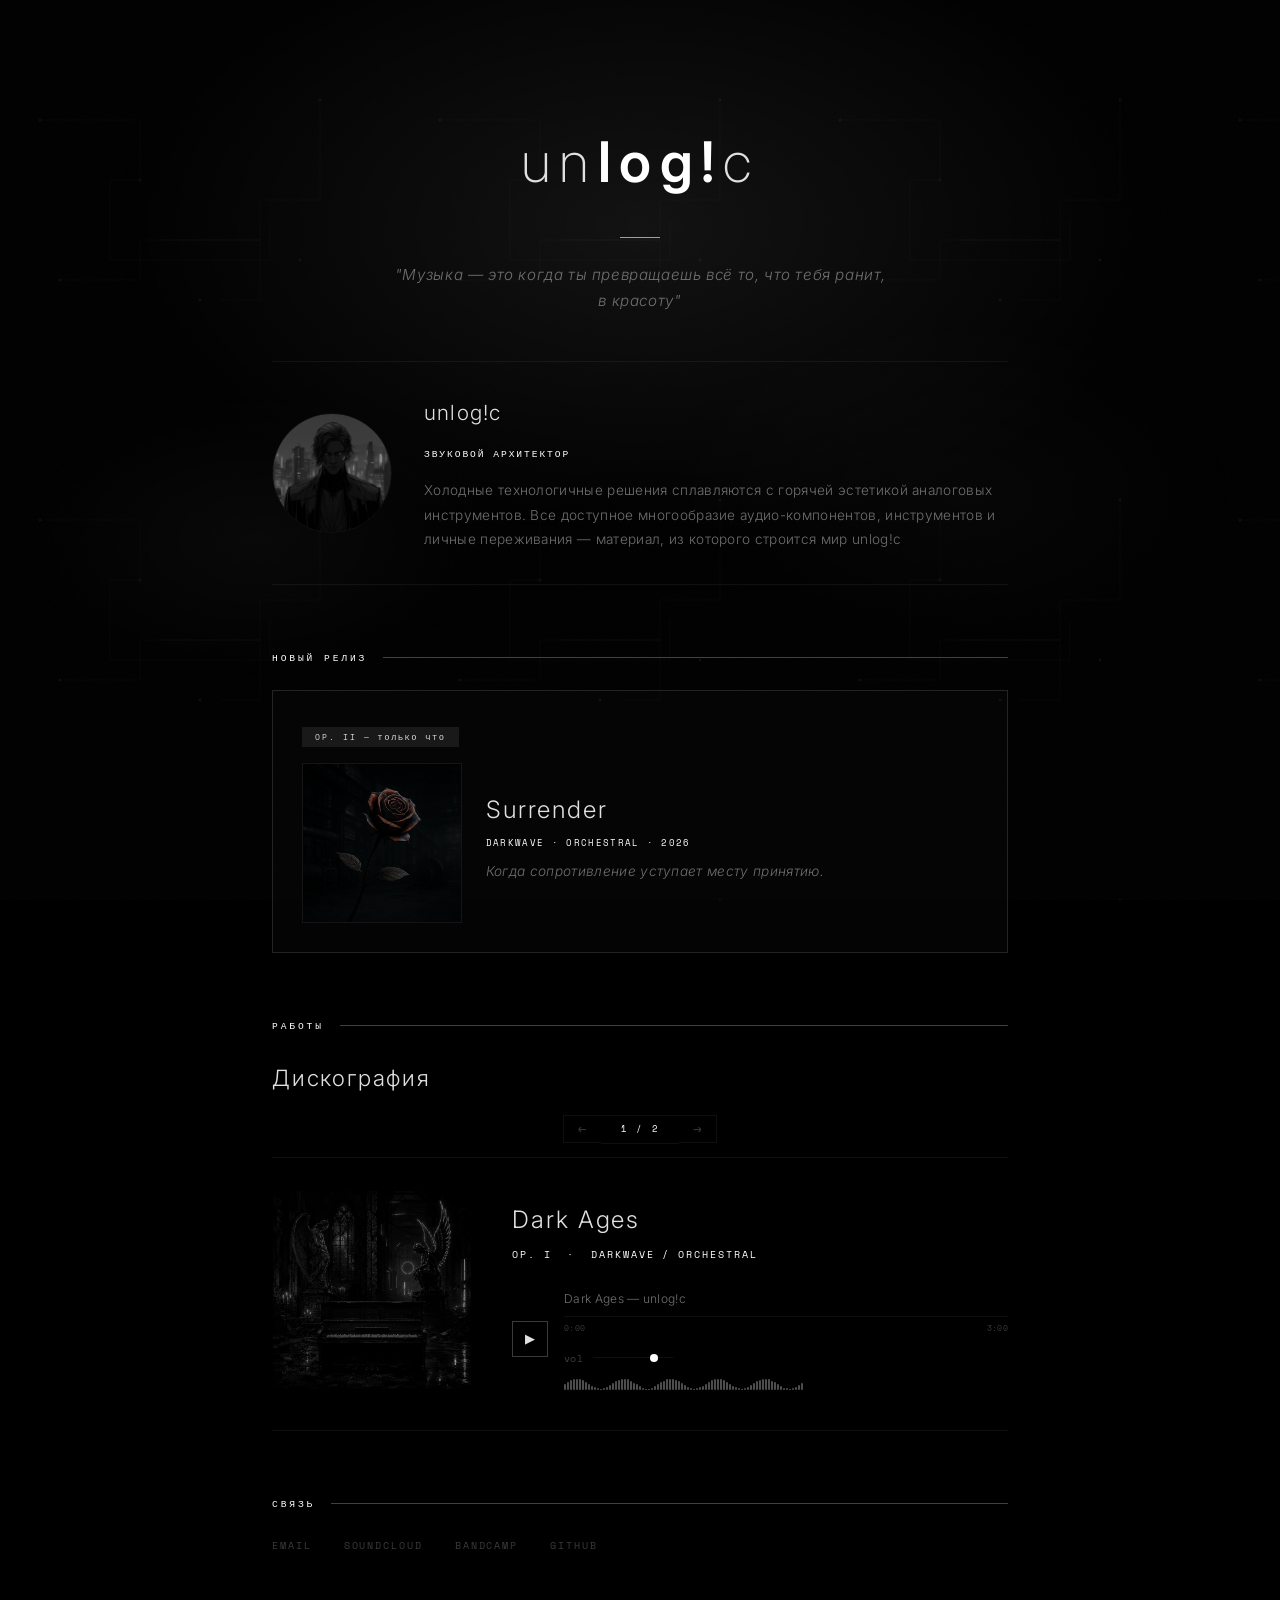
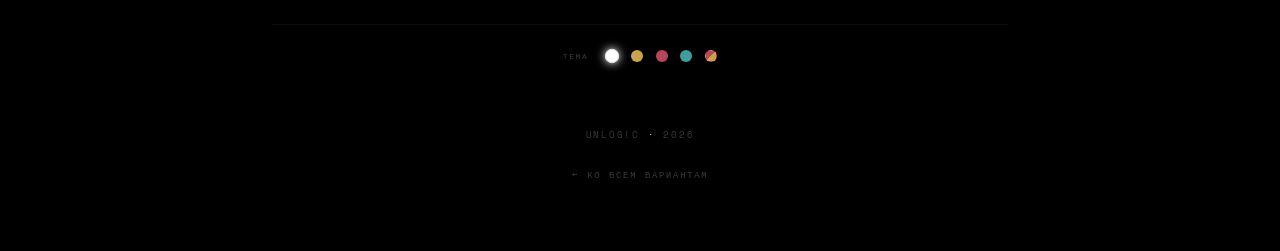
==== commit d010900b: "Edit description" ====
--- a/variants/minimalist-darkwave/index.html
+++ b/variants/minimalist-darkwave/index.html
@@ -9,15 +9,77 @@
 
   *, *::before, *::after { box-sizing: border-box; margin: 0; padding: 0; }
 
+  /* ============================================
+     BASE VARIABLES (default = white / no accent)
+     ============================================ */
   :root {
     --bg: #000000;
     --text-primary: #e0e0e0;
     --text-secondary: #707070;
     --text-dim: #3a3a3a;
     --border: rgba(255,255,255,0.06);
+    --hover-bg: rgba(255,255,255,0.04);
     --accent: #ffffff;
-    --wave-color: #1a1a1a;
-    --hover: rgba(255,255,255,0.04);
+    --accent-rgb: 255,255,255;
+    --accent-secondary: #ffffff;
+    --accent-secondary-rgb: 255,255,255;
+    --glow-color-1: rgba(255,255,255,0.07);
+    --glow-color-2: rgba(255,255,255,0.03);
+    --glow-color-3: rgba(255,255,255,0.025);
+    --badge-bg: rgba(255,255,255,0.08);
+    --badge-text: var(--text-primary);
+  }
+
+  /* ---- THEME: Gold (оркестровое тепло) ---- */
+  .theme-gold {
+    --accent: #c9a44b;
+    --accent-rgb: 201,164,75;
+    --accent-secondary: #c9a44b;
+    --accent-secondary-rgb: 201,164,75;
+    --glow-color-1: rgba(201,164,75,0.09);
+    --glow-color-2: rgba(201,164,75,0.04);
+    --glow-color-3: rgba(201,164,75,0.03);
+    --badge-bg: rgba(201,164,75,0.12);
+    --badge-text: #d4b65a;
+  }
+
+  /* ---- THEME: Crimson (dark fantasy / алая рана) ---- */
+  .theme-crimson {
+    --accent: #b8455a;
+    --accent-rgb: 184,69,90;
+    --accent-secondary: #b8455a;
+    --accent-secondary-rgb: 184,69,90;
+    --glow-color-1: rgba(184,69,90,0.09);
+    --glow-color-2: rgba(184,69,90,0.04);
+    --glow-color-3: rgba(184,69,90,0.03);
+    --badge-bg: rgba(184,69,90,0.14);
+    --badge-text: #d47080;
+  }
+
+  /* ---- THEME: Teal (техно-бирюза / cyberpunk) ---- */
+  .theme-teal {
+    --accent: #3d9e9e;
+    --accent-rgb: 61,158,158;
+    --accent-secondary: #3d9e9e;
+    --accent-secondary-rgb: 61,158,158;
+    --glow-color-1: rgba(61,158,158,0.09);
+    --glow-color-2: rgba(61,158,158,0.04);
+    --glow-color-3: rgba(61,158,158,0.03);
+    --badge-bg: rgba(61,158,158,0.12);
+    --badge-text: #5cc0c0;
+  }
+
+  /* ---- THEME: Duo (Crimson + Gold) ---- */
+  .theme-duo {
+    --accent: #b8455a;
+    --accent-rgb: 184,69,90;
+    --accent-secondary: #c9a44b;
+    --accent-secondary-rgb: 201,164,75;
+    --glow-color-1: rgba(184,69,90,0.07);
+    --glow-color-2: rgba(201,164,75,0.04);
+    --glow-color-3: rgba(184,69,90,0.03);
+    --badge-bg: rgba(184,69,90,0.14);
+    --badge-text: #d47080;
   }
 
   body {
@@ -37,9 +99,9 @@
     position: fixed;
     inset: 0;
     background:
-      radial-gradient(ellipse 60% 50% at 50% 25%, rgba(255,255,255,0.07) 0%, transparent 70%),
-      radial-gradient(ellipse 30% 25% at 20% 60%, rgba(255,255,255,0.03) 0%, transparent 65%),
-      radial-gradient(ellipse 35% 30% at 75% 55%, rgba(255,255,255,0.025) 0%, transparent 65%);
+      radial-gradient(ellipse 60% 50% at 50% 25%, var(--glow-color-1) 0%, transparent 70%),
+      radial-gradient(ellipse 30% 25% at 20% 60%, var(--glow-color-2) 0%, transparent 65%),
+      radial-gradient(ellipse 35% 30% at 75% 55%, var(--glow-color-3) 0%, transparent 65%);
     pointer-events: none;
     z-index: 0;
     animation: ambientBreath 14s ease-in-out infinite;
@@ -102,14 +164,15 @@
 
   .hero h1 span {
     font-weight: 600;
+    color: var(--accent);
   }
 
   .hero-divider {
     width: 40px;
     height: 1px;
-    background: var(--text-secondary);
+    background: var(--accent);
     margin: 0 auto 1.5rem;
-    opacity: 0.5;
+    opacity: 0.6;
   }
 
   .hero-quote {
@@ -146,7 +209,7 @@
   }
   .profile-img-container:hover {
     filter: grayscale(0.6) brightness(0.9);
-    border-color: rgba(255,255,255,0.15);
+    border-color: var(--accent);
   }
 
   .profile-img {
@@ -167,7 +230,7 @@
   .profile-text .profile-role {
     font-family: 'Space Mono', monospace;
     font-size: 0.6rem;
-    color: var(--text-dim);
+    color: var(--accent);
     text-transform: uppercase;
     letter-spacing: 0.2em;
   }
@@ -188,7 +251,7 @@
   .section-label {
     font-family: 'Space Mono', monospace;
     font-size: 0.6rem;
-    color: var(--text-dim);
+    color: var(--accent);
     text-transform: uppercase;
     letter-spacing: 0.3em;
     margin-bottom: 1.5rem;
@@ -200,7 +263,8 @@
     content: '';
     flex: 1;
     height: 1px;
-    background: var(--border);
+    background: var(--accent);
+    opacity: 0.25;
   }
 
   .section h2 {
@@ -221,7 +285,7 @@
   }
 
   .section .accent {
-    color: var(--text-primary);
+    color: var(--accent);
     font-weight: 400;
   }
 
@@ -237,8 +301,8 @@
   .new-release-badge {
     font-family: 'Space Mono', monospace;
     font-size: 0.5rem;
-    color: var(--text-primary);
-    background: rgba(255,255,255,0.08);
+    color: var(--badge-text);
+    background: var(--badge-bg);
     text-transform: uppercase;
     letter-spacing: 0.25em;
     padding: 0.2rem 0.8rem;
@@ -262,7 +326,7 @@
   }
   .new-release:hover .new-release-cover {
     filter: grayscale(0) brightness(1);
-    border-color: rgba(255,255,255,0.2);
+    border-color: var(--accent);
   }
 
   .new-release-info {
@@ -283,7 +347,7 @@
   .new-release-meta {
     font-family: 'Space Mono', monospace;
     font-size: 0.55rem;
-    color: var(--text-dim);
+    color: var(--accent-secondary);
     text-transform: uppercase;
     letter-spacing: 0.15em;
     margin-bottom: 0.5rem;
@@ -320,6 +384,7 @@
   }
   .work-card:hover .work-cover {
     filter: grayscale(0.5) brightness(0.85);
+    border-color: var(--accent);
   }
 
   .work-info {
@@ -340,7 +405,7 @@
   .work-meta {
     font-family: 'Space Mono', monospace;
     font-size: 0.6rem;
-    color: var(--text-dim);
+    color: var(--accent-secondary);
     text-transform: uppercase;
     letter-spacing: 0.2em;
     margin-bottom: 1.5rem;
@@ -367,12 +432,12 @@
     user-select: none;
   }
   .carousel-arrow:hover {
-    color: var(--text-primary);
-    border-color: rgba(255,255,255,0.18);
-    background: var(--hover);
+    color: var(--accent);
+    border-color: var(--accent);
+    background: var(--hover-bg);
   }
   .carousel-arrow:active {
-    color: var(--text-primary);
+    color: var(--accent);
     background: rgba(255,255,255,0.06);
   }
   .carousel-arrow-left {
@@ -384,7 +449,7 @@
   .carousel-indicator {
     font-family: 'Space Mono', monospace;
     font-size: 0.55rem;
-    color: var(--text-dim);
+    color: var(--accent);
     letter-spacing: 0.2em;
     text-transform: uppercase;
     padding: 0.35rem 1.2rem;
@@ -415,8 +480,9 @@
     flex-shrink: 0;
   }
   .play-btn-mini:hover {
-    border-color: var(--text-primary);
-    background: var(--hover);
+    border-color: var(--accent);
+    color: var(--accent);
+    background: var(--hover-bg);
   }
 
   .player-info {
@@ -439,7 +505,7 @@
   }
   .mini-progress-fill {
     height: 100%;
-    background: var(--text-secondary);
+    background: var(--accent);
     width: 0%;
     transition: width 0.1s linear;
   }
@@ -481,7 +547,7 @@
     width: 8px;
     height: 8px;
     border-radius: 50%;
-    background: var(--text-secondary);
+    background: var(--accent);
     cursor: pointer;
     transition: background 0.2s;
   }
@@ -492,7 +558,7 @@
     width: 8px;
     height: 8px;
     border-radius: 50%;
-    background: var(--text-secondary);
+    background: var(--accent);
     border: none;
     cursor: pointer;
   }
@@ -508,7 +574,7 @@
   }
   .mini-waveform .mw-bar {
     width: 2px;
-    background: var(--text-secondary);
+    background: var(--accent);
     transition: height 0.08s ease;
     min-height: 1px;
     border-radius: 1px;
@@ -533,13 +599,64 @@
     border-bottom: 1px solid transparent;
   }
   .contact-link:hover {
-    color: var(--text-primary);
-    border-bottom-color: var(--text-secondary);
+    color: var(--accent);
+    border-bottom-color: var(--accent);
+  }
+
+  /* ========== THEME SWITCHER ========== */
+  .theme-switcher {
+    display: flex;
+    align-items: center;
+    justify-content: center;
+    gap: 0.8rem;
+    margin-top: 4rem;
+    padding-top: 1.5rem;
+    border-top: 1px solid var(--border);
+  }
+  .theme-switcher-label {
+    font-family: 'Space Mono', monospace;
+    font-size: 0.5rem;
+    color: var(--text-dim);
+    text-transform: uppercase;
+    letter-spacing: 0.2em;
+    margin-right: 0.3rem;
+  }
+  .theme-dot {
+    width: 12px;
+    height: 12px;
+    border-radius: 50%;
+    cursor: pointer;
+    border: 1px solid transparent;
+    transition: all 0.3s ease;
+    position: relative;
+  }
+  .theme-dot:hover {
+    transform: scale(1.3);
+  }
+  .theme-dot.active {
+    border-color: var(--text-primary);
+    transform: scale(1.2);
+    box-shadow: 0 0 8px var(--accent);
+  }
+  .theme-dot-default {
+    background: #ffffff;
+  }
+  .theme-dot-gold {
+    background: #c9a44b;
+  }
+  .theme-dot-crimson {
+    background: #b8455a;
+  }
+  .theme-dot-teal {
+    background: #3d9e9e;
+  }
+  .theme-dot-duo {
+    background: linear-gradient(135deg, #b8455a 50%, #c9a44b 50%);
   }
 
   /* ========== FOOTER ========== */
   .page-footer {
-    margin-top: 5rem;
+    margin-top: 2rem;
     padding-top: 2rem;
     text-align: center;
     font-family: 'Space Mono', monospace;
@@ -549,7 +666,7 @@
     text-transform: uppercase;
   }
   .page-footer .dot {
-    color: var(--text-secondary);
+    color: var(--accent);
   }
 
   .back-link {
@@ -566,8 +683,8 @@
     padding-bottom: 0.2rem;
   }
   .back-link:hover {
-    color: var(--text-primary);
-    border-bottom-color: var(--text-dim);
+    color: var(--accent);
+    border-bottom-color: var(--accent);
   }
 
   @media (max-width: 650px) {
@@ -604,9 +721,9 @@
         <h3>unlog!c</h3>
         <span class="profile-role">звуковой архитектор</span>
         <p>
-          Холодные технологичные решения встречаются с эстетикой оркестровых инструментов.
-          Фортепиано, гитара, синтезаторы, смычковые и духовые — материал, из которого
-          строится мир unlog!c.
+          Холодные технологичные решения сплавляются с горячей эстетикой аналоговых инструментов.
+          Все доступное многообразие аудио-компонентов, инструментов и личные переживания — материал, из которого
+          строится мир unlog!c
         </p>
       </div>
     </section>
@@ -621,7 +738,7 @@
           <div class="new-release-info">
             <h3>Surrender</h3>
             <span class="new-release-meta">darkwave · orchestral · 2026</span>
-            <p class="new-release-desc">Когда сопротивление уступает месту принятию — рождается Surrender.</p>
+            <p class="new-release-desc">Когда сопротивление уступает месту принятию.</p>
           </div>
         </div>
       </div>
@@ -680,6 +797,16 @@
       </div>
     </section>
 
+    <!-- THEME SWITCHER -->
+    <div class="theme-switcher">
+      <span class="theme-switcher-label">тема</span>
+      <span class="theme-dot theme-dot-default active" data-theme="" title="Default (white)"></span>
+      <span class="theme-dot theme-dot-gold" data-theme="theme-gold" title="Gold — оркестровое тепло"></span>
+      <span class="theme-dot theme-dot-crimson" data-theme="theme-crimson" title="Crimson — алая рана"></span>
+      <span class="theme-dot theme-dot-teal" data-theme="theme-teal" title="Teal — техно-бирюза"></span>
+      <span class="theme-dot theme-dot-duo" data-theme="theme-duo" title="Duo — crimson + gold"></span>
+    </div>
+
     <!-- FOOTER -->
     <footer class="page-footer">
       unlog!c <span class="dot">·</span> 2026<br>
@@ -695,6 +822,36 @@
   </audio>
 
   <script>
+    // ============ THEME SWITCHER ============
+    (function() {
+      const body = document.body;
+      const themeDots = document.querySelectorAll('.theme-dot');
+
+      // Load saved theme from localStorage
+      const savedTheme = localStorage.getItem('unlogic-theme') || '';
+      applyTheme(savedTheme);
+
+      themeDots.forEach(dot => {
+        dot.addEventListener('click', () => {
+          const theme = dot.dataset.theme;
+          applyTheme(theme);
+          localStorage.setItem('unlogic-theme', theme);
+        });
+      });
+
+      function applyTheme(theme) {
+        // Remove all theme classes
+        body.classList.remove('theme-gold', 'theme-crimson', 'theme-teal', 'theme-duo');
+        // Add selected theme
+        if (theme) body.classList.add(theme);
+        // Update active dot
+        themeDots.forEach(d => {
+          d.classList.toggle('active', d.dataset.theme === theme);
+        });
+      }
+    })();
+
+    // ============ AUDIO PLAYER ============
     // Track data — add more entries here for new works
     const tracks = [
       {
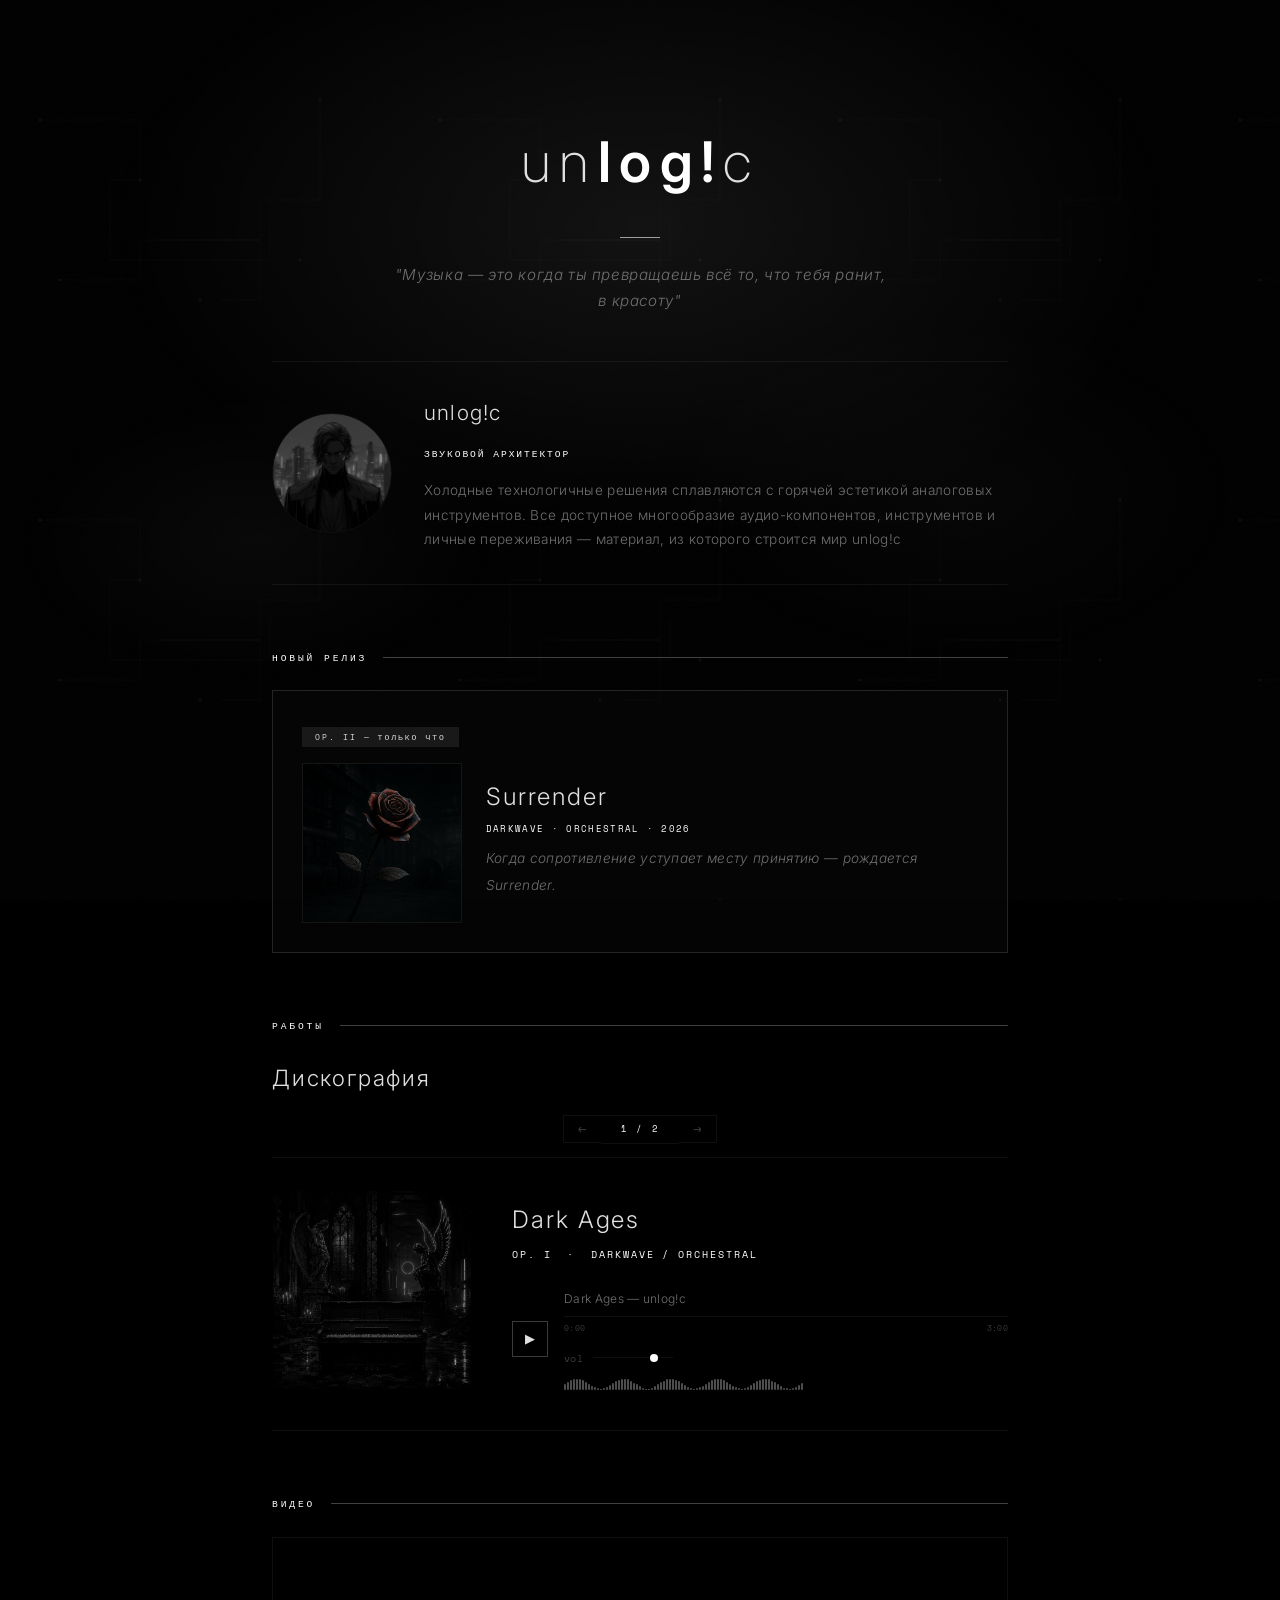
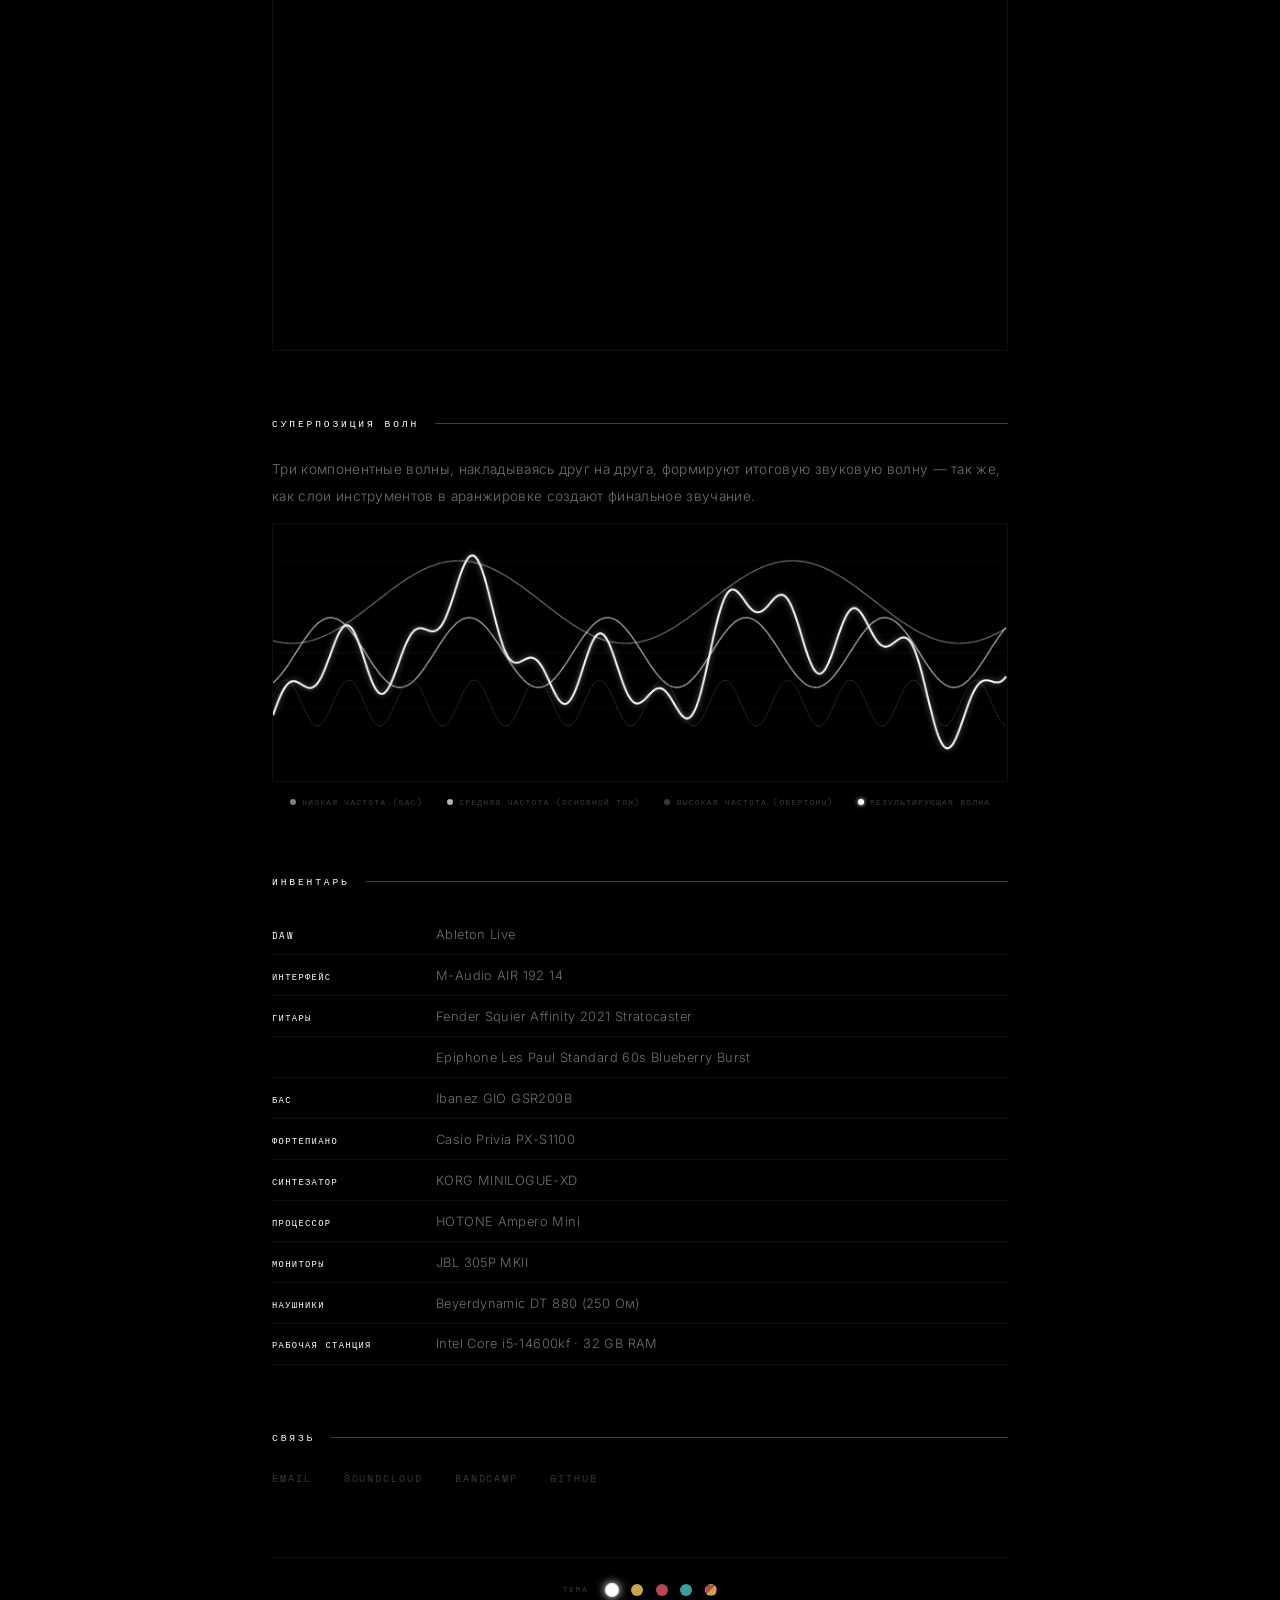
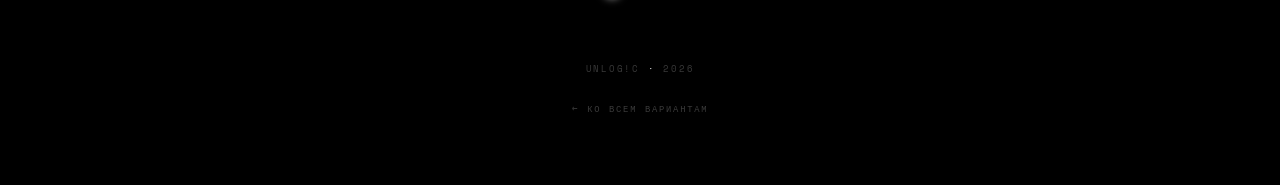
==== commit 0fc12ec1: "Fix video section" ====
--- a/variants/minimalist-darkwave/index.html
+++ b/variants/minimalist-darkwave/index.html
@@ -580,6 +580,92 @@
     border-radius: 1px;
   }
 
+  /* ========== INVENTORY ========== */
+  .inventory-list {
+    display: grid;
+    grid-template-columns: 1fr;
+    gap: 0;
+  }
+  .inventory-item {
+    display: grid;
+    grid-template-columns: 140px 1fr;
+    gap: 1.5rem;
+    padding: 0.65rem 0;
+    border-bottom: 1px solid var(--border);
+    align-items: baseline;
+  }
+  .inventory-cat {
+    font-family: 'Space Mono', monospace;
+    font-size: 0.55rem;
+    color: var(--accent);
+    text-transform: uppercase;
+    letter-spacing: 0.15em;
+    line-height: 1.4;
+    padding-top: 0.15rem;
+  }
+  .inventory-model {
+    font-size: 0.8rem;
+    color: var(--text-secondary);
+    font-weight: 300;
+    letter-spacing: 0.03em;
+    line-height: 1.5;
+  }
+
+  /* ========== VIDEO SECTION ========== */
+  .video-container {
+    position: relative;
+    width: 100%;
+    aspect-ratio: 16 / 9;
+    overflow: hidden;
+    background: #000;
+    border: 1px solid var(--border);
+  }
+  .video-container video {
+    position: absolute;
+    inset: 0;
+    width: 100%;
+    height: 100%;
+    border: none;
+    object-fit: cover;
+    pointer-events: none;
+  }
+
+  /* ========== WAVE SUPERPOSITION VIZ ========== */
+  .wave-viz-container {
+    position: relative;
+    width: 100%;
+    border: 1px solid var(--border);
+    overflow: hidden;
+  }
+  .wave-viz-container canvas {
+    display: block;
+    width: 100%;
+    height: auto;
+  }
+  .wave-legend {
+    display: flex;
+    flex-wrap: wrap;
+    gap: 1.5rem;
+    margin-top: 0.8rem;
+    justify-content: center;
+  }
+  .wave-legend-item {
+    display: flex;
+    align-items: center;
+    gap: 0.4rem;
+    font-family: 'Space Mono', monospace;
+    font-size: 0.5rem;
+    color: var(--text-dim);
+    text-transform: uppercase;
+    letter-spacing: 0.15em;
+  }
+  .wave-legend-dot {
+    width: 6px;
+    height: 6px;
+    border-radius: 50%;
+    flex-shrink: 0;
+  }
+
   /* ========== CONTACTS ========== */
   .contacts-row {
     display: flex;
@@ -696,6 +782,7 @@
     .new-release-inner { grid-template-columns: 1fr; }
     .new-release-cover { width: 100%; height: auto; max-width: 200px; }
     .carousel-nav { justify-content: center; }
+    .inventory-item { grid-template-columns: 110px 1fr; gap: 1rem; }
   }
 </style>
 </head>
@@ -721,9 +808,7 @@
         <h3>unlog!c</h3>
         <span class="profile-role">звуковой архитектор</span>
         <p>
-          Холодные технологичные решения сплавляются с горячей эстетикой аналоговых инструментов.
-          Все доступное многообразие аудио-компонентов, инструментов и личные переживания — материал, из которого
-          строится мир unlog!c
+          Холодные технологичные решения сплавляются с горячей эстетикой аналоговых инструментов. Все доступное многообразие аудио-компонентов, инструментов и личные переживания — материал, из которого строится мир unlog!c
         </p>
       </div>
     </section>
@@ -738,7 +823,7 @@
           <div class="new-release-info">
             <h3>Surrender</h3>
             <span class="new-release-meta">darkwave · orchestral · 2026</span>
-            <p class="new-release-desc">Когда сопротивление уступает месту принятию.</p>
+            <p class="new-release-desc">Когда сопротивление уступает месту принятию — рождается Surrender.</p>
           </div>
         </div>
       </div>
@@ -749,7 +834,6 @@
       <div class="section-label">работы</div>
       <h2>Дискография</h2>
 
-      <!-- Carousel navigation -->
       <div class="carousel-nav">
         <button class="carousel-arrow carousel-arrow-left" id="carouselPrev" aria-label="Предыдущий трек">←</button>
         <span class="carousel-indicator" id="carouselIndicator">1 / 2</span>
@@ -786,6 +870,95 @@
       </div>
     </section>
 
+    <!-- VIDEO -->
+    <section class="section">
+      <div class="section-label">видео</div>
+      <div class="video-container">
+        <video src="../../videos/videofragment.mp4" autoplay muted loop playsinline></video>
+      </div>
+    </section>
+
+    <!-- WAVE SUPERPOSITION VIZ -->
+    <section class="section">
+      <div class="section-label">суперпозиция волн</div>
+      <p>
+        Три компонентные волны, накладываясь друг на друга, формируют итоговую звуковую волну —
+        так же, как слои инструментов в аранжировке создают финальное звучание.
+      </p>
+      <div class="wave-viz-container">
+        <canvas id="waveCanvas" width="800" height="280"></canvas>
+      </div>
+      <div class="wave-legend">
+        <div class="wave-legend-item">
+          <span class="wave-legend-dot" style="background:var(--accent-secondary);opacity:0.5;"></span>
+          низкая частота (бас)
+        </div>
+        <div class="wave-legend-item">
+          <span class="wave-legend-dot" style="background:var(--accent);opacity:0.7;"></span>
+          средняя частота (основной тон)
+        </div>
+        <div class="wave-legend-item">
+          <span class="wave-legend-dot" style="background:var(--text-dim);"></span>
+          высокая частота (обертоны)
+        </div>
+        <div class="wave-legend-item">
+          <span class="wave-legend-dot" style="background:var(--accent);box-shadow:0 0 4px var(--accent);"></span>
+          результирующая волна
+        </div>
+      </div>
+    </section>
+
+    <!-- INVENTORY -->
+    <section class="section">
+      <div class="section-label">инвентарь</div>
+      <div class="inventory-list">
+        <div class="inventory-item">
+          <span class="inventory-cat">DAW</span>
+          <span class="inventory-model">Ableton Live</span>
+        </div>
+        <div class="inventory-item">
+          <span class="inventory-cat">Интерфейс</span>
+          <span class="inventory-model">M-Audio AIR 192 14</span>
+        </div>
+        <div class="inventory-item">
+          <span class="inventory-cat">Гитары</span>
+          <span class="inventory-model">Fender Squier Affinity 2021 Stratocaster</span>
+        </div>
+        <div class="inventory-item">
+          <span class="inventory-cat">&nbsp;</span>
+          <span class="inventory-model">Epiphone Les Paul Standard 60s Blueberry Burst</span>
+        </div>
+        <div class="inventory-item">
+          <span class="inventory-cat">Бас</span>
+          <span class="inventory-model">Ibanez GIO GSR200B</span>
+        </div>
+        <div class="inventory-item">
+          <span class="inventory-cat">Фортепиано</span>
+          <span class="inventory-model">Casio Privia PX-S1100</span>
+        </div>
+        <div class="inventory-item">
+          <span class="inventory-cat">Синтезатор</span>
+          <span class="inventory-model">KORG MINILOGUE-XD</span>
+        </div>
+        <div class="inventory-item">
+          <span class="inventory-cat">Процессор</span>
+          <span class="inventory-model">HOTONE Ampero Mini</span>
+        </div>
+        <div class="inventory-item">
+          <span class="inventory-cat">Мониторы</span>
+          <span class="inventory-model">JBL 305P MKII</span>
+        </div>
+        <div class="inventory-item">
+          <span class="inventory-cat">Наушники</span>
+          <span class="inventory-model">Beyerdynamic DT 880 (250 Ом)</span>
+        </div>
+        <div class="inventory-item">
+          <span class="inventory-cat">Рабочая станция</span>
+          <span class="inventory-model">Intel Core i5-14600kf · 32 GB RAM</span>
+        </div>
+      </div>
+    </section>
+
     <!-- CONTACTS -->
     <section class="section">
       <div class="section-label">связь</div>
@@ -821,13 +994,12 @@
     <source src="../../audio/novel - Surrender.mp3" type="audio/mpeg">
   </audio>
 
-  <script>
+<script>
     // ============ THEME SWITCHER ============
     (function() {
       const body = document.body;
       const themeDots = document.querySelectorAll('.theme-dot');
 
-      // Load saved theme from localStorage
       const savedTheme = localStorage.getItem('unlogic-theme') || '';
       applyTheme(savedTheme);
 
@@ -840,19 +1012,122 @@
       });
 
       function applyTheme(theme) {
-        // Remove all theme classes
         body.classList.remove('theme-gold', 'theme-crimson', 'theme-teal', 'theme-duo');
-        // Add selected theme
         if (theme) body.classList.add(theme);
-        // Update active dot
         themeDots.forEach(d => {
           d.classList.toggle('active', d.dataset.theme === theme);
         });
       }
     })();
 
+    // ============ WAVE SUPERPOSITION VIZ ============
+    (function() {
+      const canvas = document.getElementById('waveCanvas');
+      const ctx = canvas.getContext('2d');
+
+      const W = canvas.width;
+      const H = canvas.height;
+      const centerY = H / 2;
+
+      // Wave parameters: [frequency, amplitude, phaseSpeed, yOffset, colorFn]
+      // yOffset positions the component wave relative to center
+      let time = 0;
+
+      function getAccentRGB() {
+        const style = getComputedStyle(document.body);
+        const accent = style.getPropertyValue('--accent').trim();
+        const sec = style.getPropertyValue('--accent-secondary').trim();
+        return { accent, sec };
+      }
+
+      function hexToRgb(hex) {
+        hex = hex.replace('#', '');
+        if (hex.length === 3) hex = hex[0]+hex[0]+hex[1]+hex[1]+hex[2]+hex[2];
+        const r = parseInt(hex.substring(0,2), 16);
+        const g = parseInt(hex.substring(2,4), 16);
+        const b = parseInt(hex.substring(4,6), 16);
+        return `${r},${g},${b}`;
+      }
+
+      function draw() {
+        time += 0.016; // ~60fps increment
+
+        const colors = getAccentRGB();
+        const accentRGB = hexToRgb(colors.accent);
+        const secRGB = hexToRgb(colors.sec);
+
+        // Clear
+        ctx.clearRect(0, 0, W, H);
+
+        // Grid lines
+        ctx.strokeStyle = 'rgba(255,255,255,0.03)';
+        ctx.lineWidth = 1;
+        for (let y = 0; y < H; y += 40) {
+          ctx.beginPath();
+          ctx.moveTo(0, y);
+          ctx.lineTo(W, y);
+          ctx.stroke();
+        }
+        // Center line slightly brighter
+        ctx.strokeStyle = 'rgba(255,255,255,0.06)';
+        ctx.beginPath();
+        ctx.moveTo(0, centerY);
+        ctx.lineTo(W, centerY);
+        ctx.stroke();
+
+        // Wave definitions
+        const waves = [
+          { freq: 2.2, amp: 45, speed: 1.1, yOff: 0, color: `rgba(${secRGB},0.45)`, lw: 1.2 },
+          { freq: 5.3, amp: 38, speed: 1.9, yOff: 0, color: `rgba(${accentRGB},0.65)`, lw: 1.4 },
+          { freq: 11.7, amp: 25, speed: 3.1, yOff: 0, color: 'rgba(58,58,58,0.7)', lw: 1.0 },
+        ];
+
+        // Offsets for component waves so they don't overlap
+        waves[0].yOff = -55;
+        waves[1].yOff = 0;
+        waves[2].yOff = 55;
+
+        // Draw component waves + compute resultant
+        const resultant = new Float32Array(W);
+
+        waves.forEach(w => {
+          ctx.strokeStyle = w.color;
+          ctx.lineWidth = w.lw;
+          ctx.beginPath();
+          for (let x = 0; x < W; x++) {
+            const t = (x / W) * Math.PI * 2 * w.freq + time * w.speed;
+            const y = centerY + w.yOff + Math.sin(t) * w.amp;
+            if (x === 0) ctx.moveTo(x, y);
+            else ctx.lineTo(x, y);
+
+            // Accumulate resultant (normalize yOff to center)
+            const ty = centerY + Math.sin(t) * w.amp;
+            resultant[x] += (ty - centerY);
+          }
+          ctx.stroke();
+        });
+
+        // Draw resultant wave
+        ctx.strokeStyle = `rgba(${accentRGB},0.95)`;
+        ctx.lineWidth = 2.2;
+        ctx.shadowColor = `rgba(${accentRGB},0.5)`;
+        ctx.shadowBlur = 6;
+        ctx.beginPath();
+        for (let x = 0; x < W; x++) {
+          const y = centerY + resultant[x];
+          if (x === 0) ctx.moveTo(x, y);
+          else ctx.lineTo(x, y);
+        }
+        ctx.stroke();
+        ctx.shadowBlur = 0;
+
+        requestAnimationFrame(draw);
+      }
+
+      draw();
+    })();
+
     // ============ AUDIO PLAYER ============
-    // Track data — add more entries here for new works
     const tracks = [
       {
         title: 'Dark Ages',
@@ -873,7 +1148,6 @@
     let currentTrack = 0;
     let currentAudio = document.getElementById('audio0');
 
-    // DOM refs
     const playBtn = document.getElementById('playBtn');
     const progressFill = document.getElementById('miniProgressFill');
     const progressBar = document.getElementById('miniProgress');
@@ -893,7 +1167,6 @@
       return m + ':' + String(s).padStart(2, '0');
     }
 
-    // Build mini waveform bars
     for (let i = 0; i < 80; i++) {
       const wb = document.createElement('div');
       wb.className = 'mw-bar';
@@ -951,7 +1224,6 @@
       volumeSlider.value = val;
     }
 
-    // Init volume
     currentAudio.volume = volumeSlider.value / 100;
     document.getElementById('audio1').volume = volumeSlider.value / 100;
 
@@ -974,34 +1246,24 @@
       carouselIndicator.textContent = (currentTrack + 1) + ' / ' + tracks.length;
     }
 
-    // Carousel switching
     function switchTrack(index) {
       if (index === currentTrack) return;
 
-      // Pause current
       currentAudio.pause();
-
-      // Switch
       currentTrack = index;
       currentAudio = document.getElementById(tracks[index].audioId);
       currentAudio.volume = volumeSlider.value / 100;
 
-      // Update UI
       workCover.src = tracks[index].cover;
       workTitle.textContent = tracks[index].title;
       workMeta.textContent = tracks[index].meta;
       trackNameEl.textContent = tracks[index].trackName;
 
-      // Reset progress
       progressFill.style.width = '0%';
       timeCur.textContent = '0:00';
-
-      // Reset play button
       playBtn.textContent = '▶';
 
-      // Bind events
       bindAudio(currentAudio);
-
       updateIndicator();
     }
 
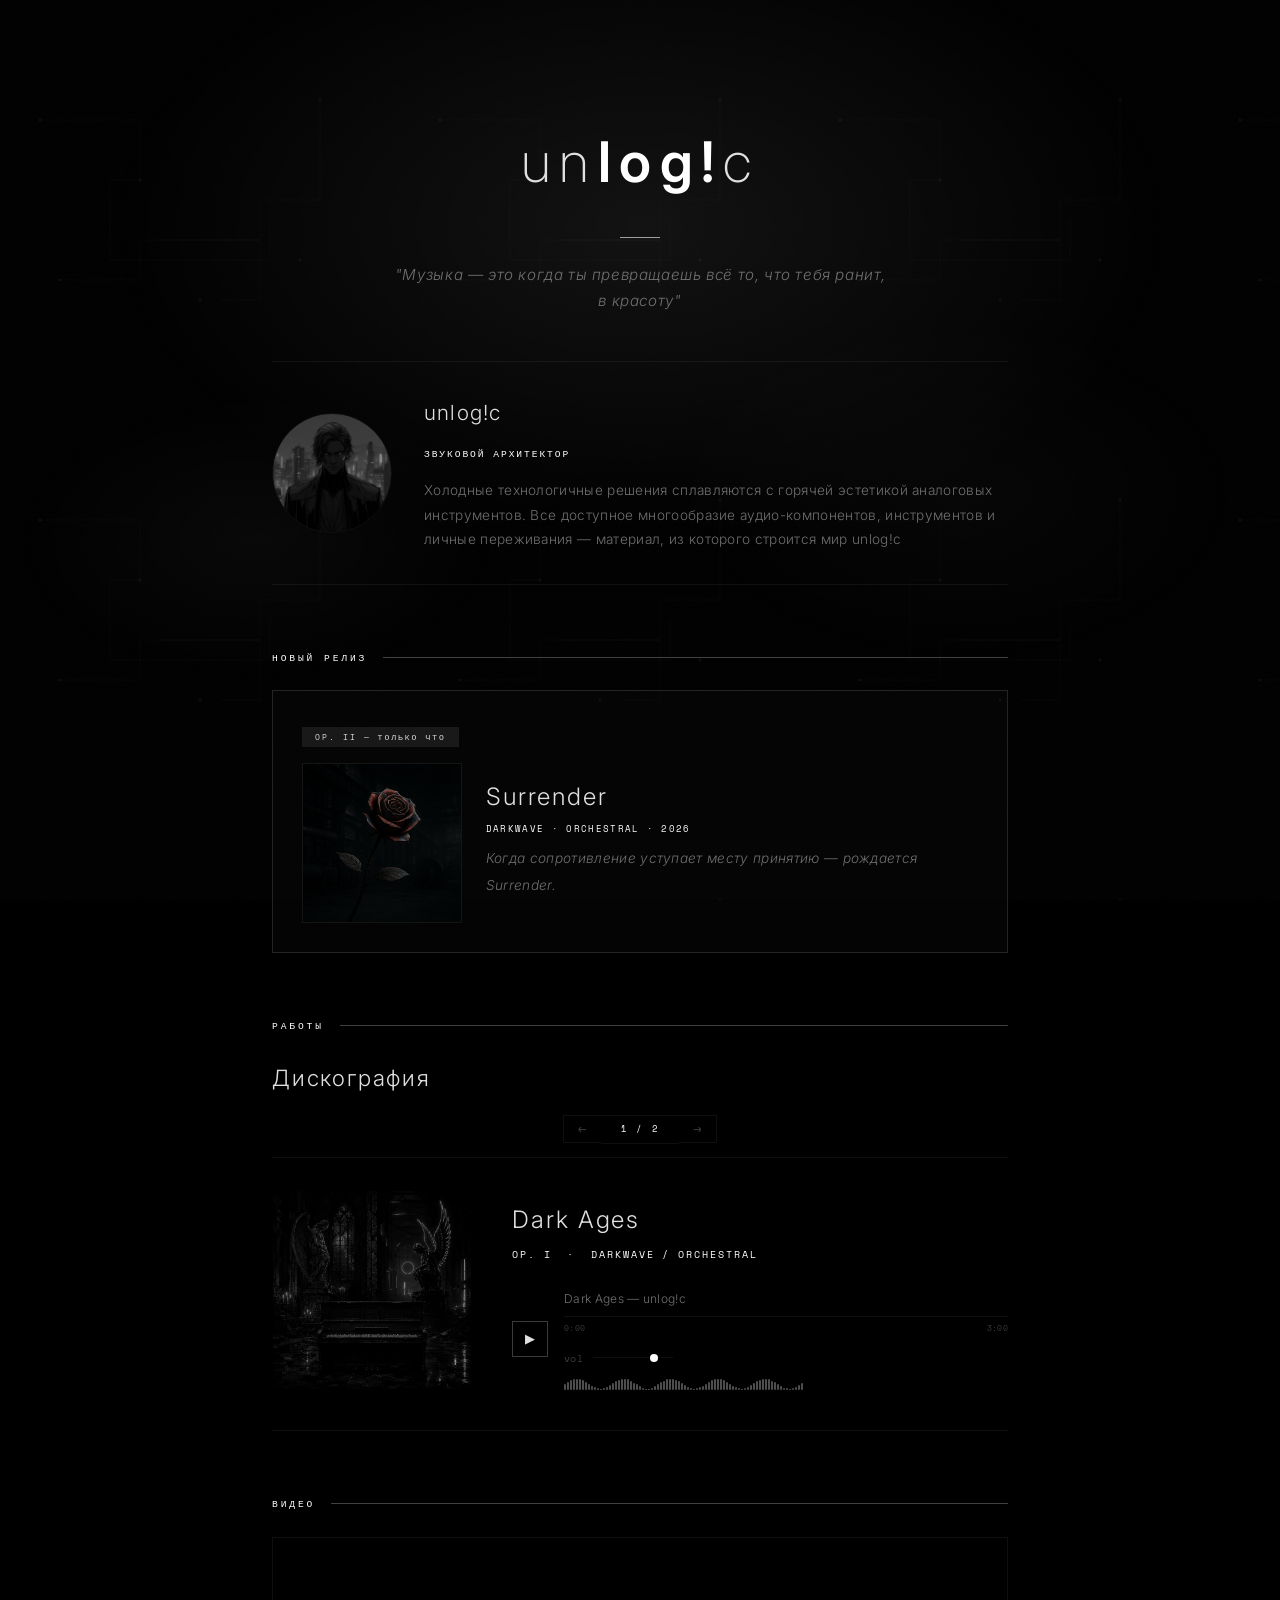
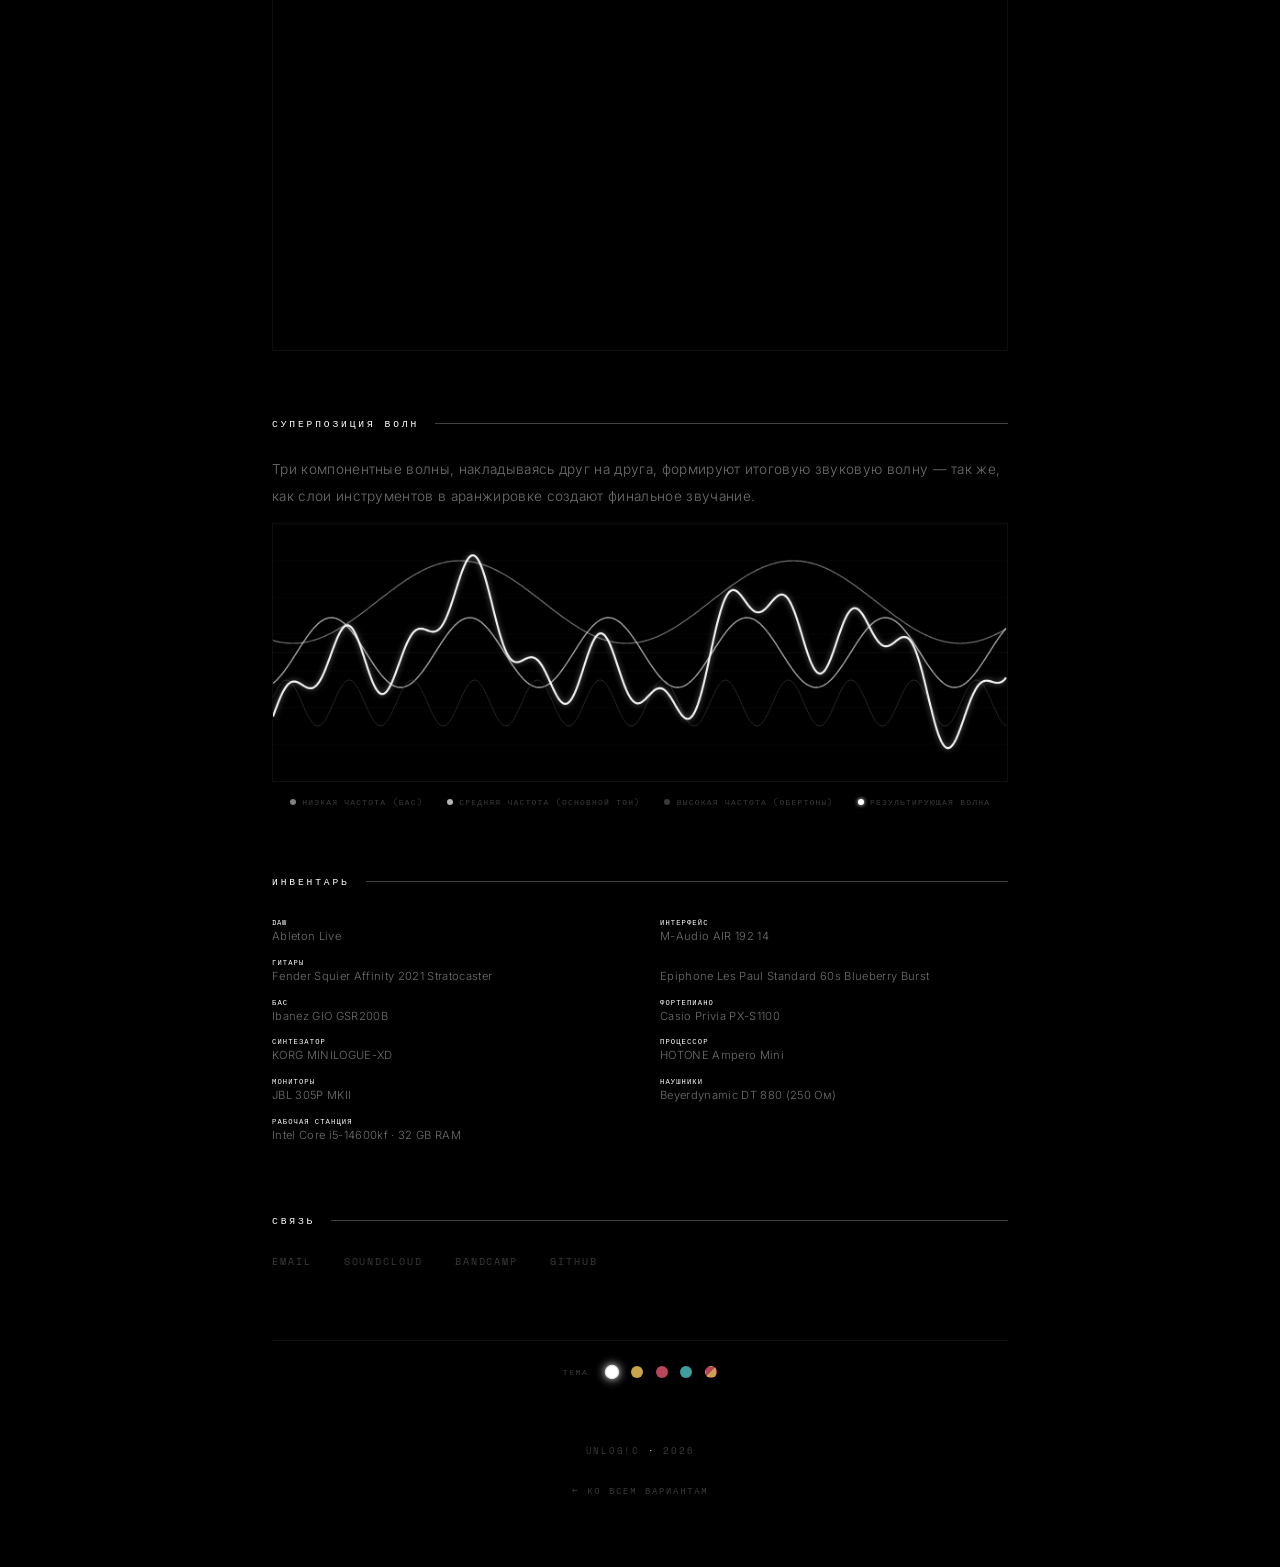
==== commit ed3cc6ab: "Update inventory section styles" ====
--- a/variants/minimalist-darkwave/index.html
+++ b/variants/minimalist-darkwave/index.html
@@ -583,28 +583,26 @@
   /* ========== INVENTORY ========== */
   .inventory-list {
     display: grid;
-    grid-template-columns: 1fr;
-    gap: 0;
+    grid-template-columns: repeat(2, 1fr);
+    gap: 0.3rem 2.5rem;
   }
   .inventory-item {
-    display: grid;
-    grid-template-columns: 140px 1fr;
-    gap: 1.5rem;
-    padding: 0.65rem 0;
-    border-bottom: 1px solid var(--border);
-    align-items: baseline;
+    display: flex;
+    flex-direction: column;
+    padding: 0.25rem 0;
+    border-bottom: none;
   }
   .inventory-cat {
     font-family: 'Space Mono', monospace;
-    font-size: 0.55rem;
+    font-size: 0.45rem;
     color: var(--accent);
     text-transform: uppercase;
     letter-spacing: 0.15em;
     line-height: 1.4;
-    padding-top: 0.15rem;
+    padding-top: 0;
   }
   .inventory-model {
-    font-size: 0.8rem;
+    font-size: 0.7rem;
     color: var(--text-secondary);
     font-weight: 300;
     letter-spacing: 0.03em;
@@ -782,7 +780,7 @@
     .new-release-inner { grid-template-columns: 1fr; }
     .new-release-cover { width: 100%; height: auto; max-width: 200px; }
     .carousel-nav { justify-content: center; }
-    .inventory-item { grid-template-columns: 110px 1fr; gap: 1rem; }
+    .inventory-list { grid-template-columns: 1fr; }
   }
 </style>
 </head>
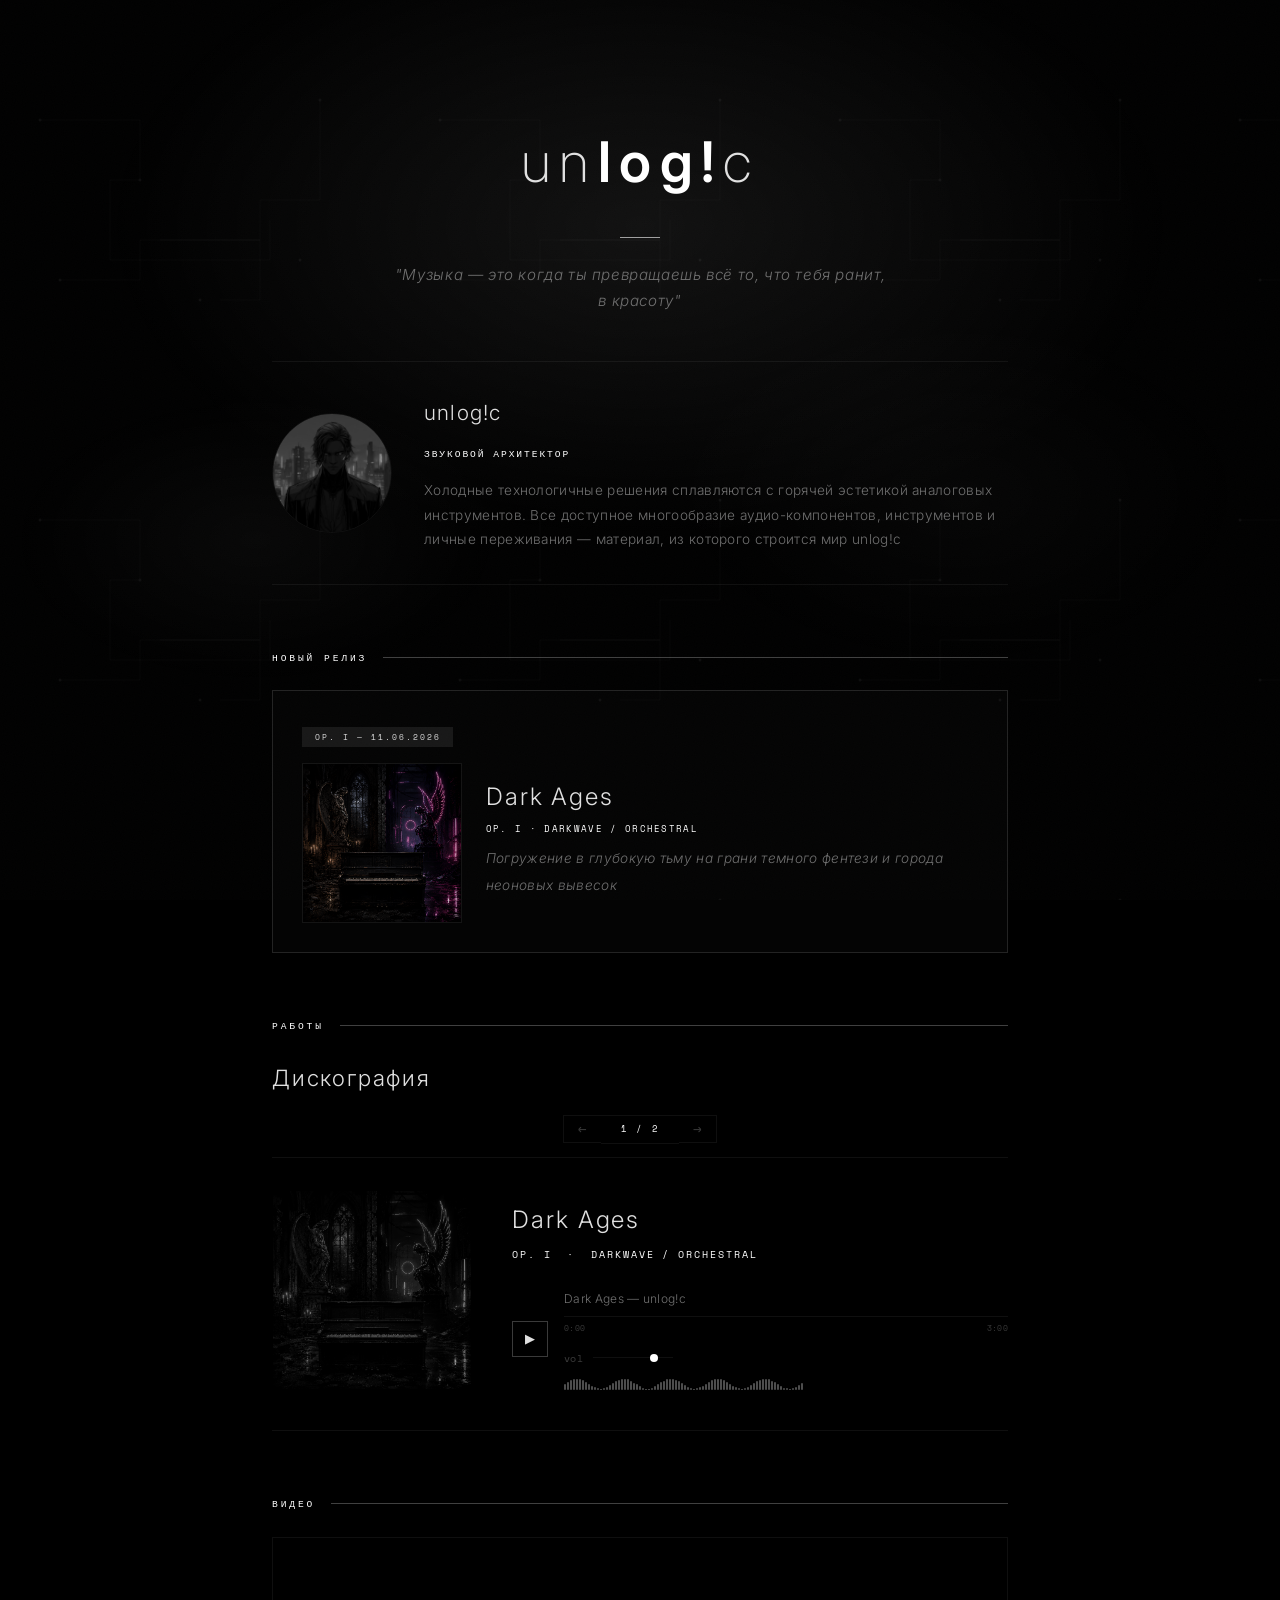
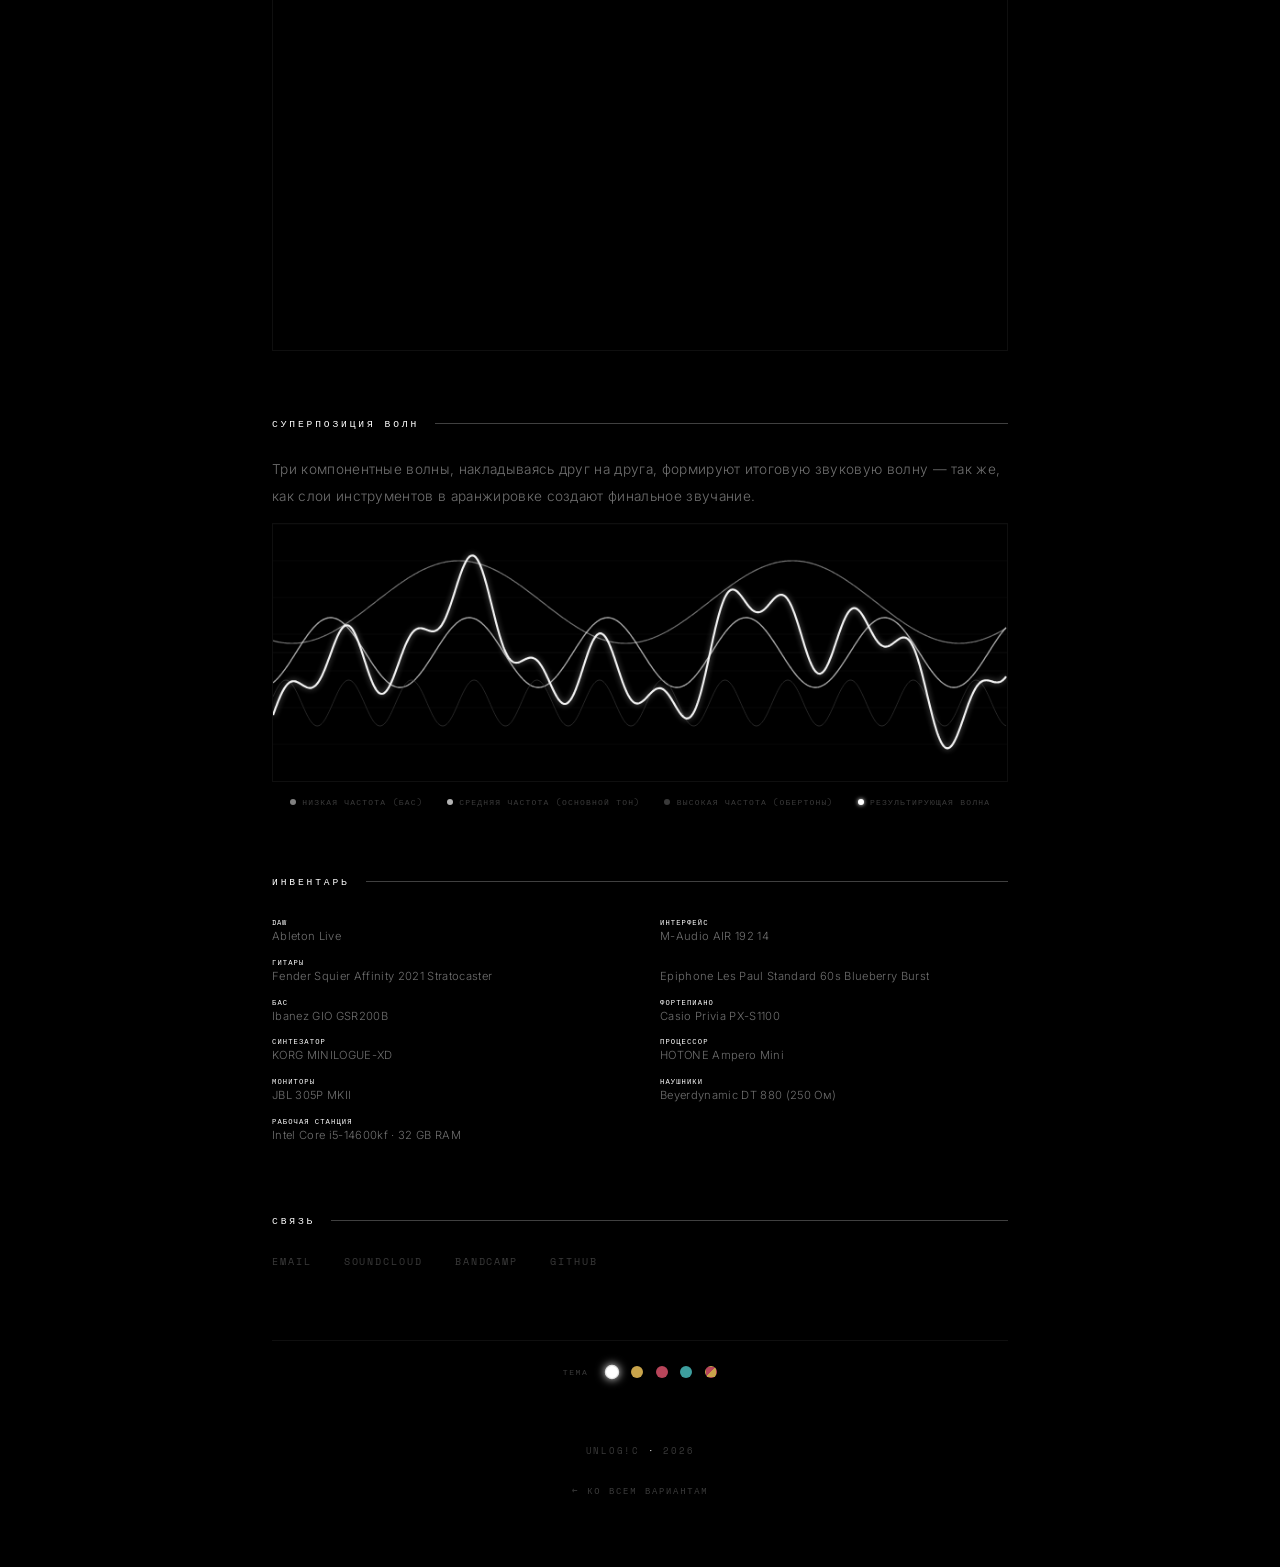
==== commit 3098bdf4: "Update new release" ====
--- a/variants/minimalist-darkwave/index.html
+++ b/variants/minimalist-darkwave/index.html
@@ -1,1280 +1,1280 @@
-<!DOCTYPE html>
-<html lang="ru">
-<head>
-<meta charset="UTF-8">
-<meta name="viewport" content="width=device-width, initial-scale=1.0">
-<title>unlog!c — Minimalist Darkwave</title>
-<style>
-  @import url('https://fonts.googleapis.com/css2?family=Inter:wght@200;300;400;500;600&family=Space+Mono:wght@400;700&display=swap');
-
-  *, *::before, *::after { box-sizing: border-box; margin: 0; padding: 0; }
-
-  /* ============================================
-     BASE VARIABLES (default = white / no accent)
-     ============================================ */
-  :root {
-    --bg: #000000;
-    --text-primary: #e0e0e0;
-    --text-secondary: #707070;
-    --text-dim: #3a3a3a;
-    --border: rgba(255,255,255,0.06);
-    --hover-bg: rgba(255,255,255,0.04);
-    --accent: #ffffff;
-    --accent-rgb: 255,255,255;
-    --accent-secondary: #ffffff;
-    --accent-secondary-rgb: 255,255,255;
-    --glow-color-1: rgba(255,255,255,0.07);
-    --glow-color-2: rgba(255,255,255,0.03);
-    --glow-color-3: rgba(255,255,255,0.025);
-    --badge-bg: rgba(255,255,255,0.08);
-    --badge-text: var(--text-primary);
-  }
-
-  /* ---- THEME: Gold (оркестровое тепло) ---- */
-  .theme-gold {
-    --accent: #c9a44b;
-    --accent-rgb: 201,164,75;
-    --accent-secondary: #c9a44b;
-    --accent-secondary-rgb: 201,164,75;
-    --glow-color-1: rgba(201,164,75,0.09);
-    --glow-color-2: rgba(201,164,75,0.04);
-    --glow-color-3: rgba(201,164,75,0.03);
-    --badge-bg: rgba(201,164,75,0.12);
-    --badge-text: #d4b65a;
-  }
-
-  /* ---- THEME: Crimson (dark fantasy / алая рана) ---- */
-  .theme-crimson {
-    --accent: #b8455a;
-    --accent-rgb: 184,69,90;
-    --accent-secondary: #b8455a;
-    --accent-secondary-rgb: 184,69,90;
-    --glow-color-1: rgba(184,69,90,0.09);
-    --glow-color-2: rgba(184,69,90,0.04);
-    --glow-color-3: rgba(184,69,90,0.03);
-    --badge-bg: rgba(184,69,90,0.14);
-    --badge-text: #d47080;
-  }
-
-  /* ---- THEME: Teal (техно-бирюза / cyberpunk) ---- */
-  .theme-teal {
-    --accent: #3d9e9e;
-    --accent-rgb: 61,158,158;
-    --accent-secondary: #3d9e9e;
-    --accent-secondary-rgb: 61,158,158;
-    --glow-color-1: rgba(61,158,158,0.09);
-    --glow-color-2: rgba(61,158,158,0.04);
-    --glow-color-3: rgba(61,158,158,0.03);
-    --badge-bg: rgba(61,158,158,0.12);
-    --badge-text: #5cc0c0;
-  }
-
-  /* ---- THEME: Duo (Crimson + Gold) ---- */
-  .theme-duo {
-    --accent: #b8455a;
-    --accent-rgb: 184,69,90;
-    --accent-secondary: #c9a44b;
-    --accent-secondary-rgb: 201,164,75;
-    --glow-color-1: rgba(184,69,90,0.07);
-    --glow-color-2: rgba(201,164,75,0.04);
-    --glow-color-3: rgba(184,69,90,0.03);
-    --badge-bg: rgba(184,69,90,0.14);
-    --badge-text: #d47080;
-  }
-
-  body {
-    background: var(--bg);
-    color: var(--text-secondary);
-    font-family: 'Inter', sans-serif;
-    min-height: 100vh;
-    line-height: 1.8;
-    font-weight: 300;
-    letter-spacing: 0.02em;
-    overflow-x: hidden;
-  }
-
-  /* Ambient radial glow — slow breathing pulse */
-  body::after {
-    content: '';
-    position: fixed;
-    inset: 0;
-    background:
-      radial-gradient(ellipse 60% 50% at 50% 25%, var(--glow-color-1) 0%, transparent 70%),
-      radial-gradient(ellipse 30% 25% at 20% 60%, var(--glow-color-2) 0%, transparent 65%),
-      radial-gradient(ellipse 35% 30% at 75% 55%, var(--glow-color-3) 0%, transparent 65%);
-    pointer-events: none;
-    z-index: 0;
-    animation: ambientBreath 14s ease-in-out infinite;
-  }
-
-  @keyframes ambientBreath {
-    0%, 100% { opacity: 0.6; }
-    33% { opacity: 1; }
-    66% { opacity: 0.5; }
-  }
-
-  /* Ultra-subtle grain texture */
-  body::before {
-    content: '';
-    position: fixed;
-    inset: 0;
-    background-image: url("data:image/svg+xml,%3Csvg viewBox='0 0 256 256' xmlns='http://www.w3.org/2000/svg'%3E%3Cfilter id='n'%3E%3CfeTurbulence type='fractalNoise' baseFrequency='0.9' numOctaves='4' stitchTiles='stitch'/%3E%3C/filter%3E%3Crect width='100%25' height='100%25' filter='url(%23n)' opacity='0.015'/%3E%3C/svg%3E");
-    background-size: 256px 256px;
-    pointer-events: none;
-    z-index: 0;
-  }
-
-  /* Minimalist circuit trace — subtle geometric lines */
-  .circuit-trace {
-    position: fixed;
-    inset: 0;
-    pointer-events: none;
-    z-index: 1;
-    opacity: 0.05;
-    background-image:
-      url("data:image/svg+xml,%3Csvg width='400' height='400' viewBox='0 0 400 400' xmlns='http://www.w3.org/2000/svg'%3E%3Cpath d='M40 120 h100 v60 h-30 v80 h160 v-40' stroke='white' fill='none' stroke-width='0.5' /%3E%3Cpath d='M320 100 v100 h-60 v40 h-100' stroke='white' fill='none' stroke-width='0.5' /%3E%3Cpath d='M60 280 h80 v-40 h120 v60 h-40' stroke='white' fill='none' stroke-width='0.5' /%3E%3Ccircle cx='40' cy='120' r='1.5' fill='white' /%3E%3Ccircle cx='140' cy='180' r='1.5' fill='white' /%3E%3Ccircle cx='300' cy='260' r='1.5' fill='white' /%3E%3Ccircle cx='320' cy='100' r='1.5' fill='white' /%3E%3Ccircle cx='200' cy='300' r='1.5' fill='white' /%3E%3Ccircle cx='60' cy='280' r='1.5' fill='white' /%3E%3C/svg%3E");
-    background-size: 400px 400px;
-  }
-
-  .container {
-    position: relative;
-    z-index: 2;
-    max-width: 800px;
-    margin: 0 auto;
-    padding: 4rem 2rem;
-    min-height: 100vh;
-  }
-
-  /* ========== HERO ========== */
-  .hero {
-    text-align: center;
-    padding: 3rem 0 3rem;
-    position: relative;
-  }
-
-  .hero h1 {
-    font-family: 'Inter', sans-serif;
-    font-size: 3.5rem;
-    font-weight: 200;
-    color: var(--text-primary);
-    letter-spacing: 0.15em;
-    text-transform: lowercase;
-    margin-bottom: 1.5rem;
-  }
-
-  .hero h1 span {
-    font-weight: 600;
-    color: var(--accent);
-  }
-
-  .hero-divider {
-    width: 40px;
-    height: 1px;
-    background: var(--accent);
-    margin: 0 auto 1.5rem;
-    opacity: 0.6;
-  }
-
-  .hero-quote {
-    font-size: 0.95rem;
-    color: var(--text-secondary);
-    font-weight: 300;
-    font-style: italic;
-    max-width: 500px;
-    margin: 0 auto;
-    line-height: 1.7;
-    letter-spacing: 0.04em;
-  }
-
-  /* ========== PROFILE ========== */
-  .profile-section {
-    display: flex;
-    align-items: center;
-    gap: 2rem;
-    margin-bottom: 4rem;
-    padding: 2rem 0;
-    border-top: 1px solid var(--border);
-    border-bottom: 1px solid var(--border);
-  }
-
-  .profile-img-container {
-    flex-shrink: 0;
-    width: 120px;
-    height: 120px;
-    border-radius: 50%;
-    overflow: hidden;
-    border: 1px solid var(--border);
-    filter: grayscale(1) brightness(0.7);
-    transition: all 0.6s ease;
-  }
-  .profile-img-container:hover {
-    filter: grayscale(0.6) brightness(0.9);
-    border-color: var(--accent);
-  }
-
-  .profile-img {
-    width: 100%;
-    height: 100%;
-    object-fit: cover;
-  }
-
-  .profile-text h3 {
-    font-family: 'Inter', sans-serif;
-    font-size: 1.3rem;
-    font-weight: 300;
-    color: var(--text-primary);
-    letter-spacing: 0.06em;
-    margin-bottom: 0.3rem;
-  }
-
-  .profile-text .profile-role {
-    font-family: 'Space Mono', monospace;
-    font-size: 0.6rem;
-    color: var(--accent);
-    text-transform: uppercase;
-    letter-spacing: 0.2em;
-  }
-
-  .profile-text p {
-    font-size: 0.85rem;
-    color: var(--text-secondary);
-    margin-top: 0.8rem;
-    line-height: 1.8;
-  }
-
-  /* ========== SECTION ========== */
-  .section {
-    margin-bottom: 4rem;
-    position: relative;
-  }
-
-  .section-label {
-    font-family: 'Space Mono', monospace;
-    font-size: 0.6rem;
-    color: var(--accent);
-    text-transform: uppercase;
-    letter-spacing: 0.3em;
-    margin-bottom: 1.5rem;
-    display: flex;
-    align-items: center;
-    gap: 1rem;
-  }
-  .section-label::after {
-    content: '';
-    flex: 1;
-    height: 1px;
-    background: var(--accent);
-    opacity: 0.25;
-  }
-
-  .section h2 {
-    font-family: 'Inter', sans-serif;
-    font-size: 1.4rem;
-    font-weight: 300;
-    color: var(--text-primary);
-    letter-spacing: 0.08em;
-    margin-bottom: 1rem;
-  }
-
-  .section p {
-    font-size: 0.85rem;
-    color: var(--text-secondary);
-    line-height: 2;
-    margin-bottom: 0.8rem;
-    font-weight: 300;
-  }
-
-  .section .accent {
-    color: var(--accent);
-    font-weight: 400;
-  }
-
-  /* ========== NEW RELEASE HIGHLIGHT ========== */
-  .new-release {
-    border: 1px solid rgba(255,255,255,0.12);
-    padding: 1.8rem;
-    margin-bottom: 2rem;
-    position: relative;
-    background: rgba(255,255,255,0.015);
-  }
-
-  .new-release-badge {
-    font-family: 'Space Mono', monospace;
-    font-size: 0.5rem;
-    color: var(--badge-text);
-    background: var(--badge-bg);
-    text-transform: uppercase;
-    letter-spacing: 0.25em;
-    padding: 0.2rem 0.8rem;
-    display: inline-block;
-    margin-bottom: 1rem;
-  }
-
-  .new-release-inner {
-    display: grid;
-    grid-template-columns: 160px 1fr;
-    gap: 1.5rem;
-  }
-
-  .new-release-cover {
-    width: 160px;
-    height: 160px;
-    object-fit: cover;
-    filter: grayscale(0.3) brightness(0.8);
-    transition: all 0.6s ease;
-    border: 1px solid rgba(255,255,255,0.08);
-  }
-  .new-release:hover .new-release-cover {
-    filter: grayscale(0) brightness(1);
-    border-color: var(--accent);
-  }
-
-  .new-release-info {
-    display: flex;
-    flex-direction: column;
-    justify-content: center;
-  }
-
-  .new-release-info h3 {
-    font-family: 'Inter', sans-serif;
-    font-size: 1.5rem;
-    font-weight: 300;
-    color: var(--text-primary);
-    letter-spacing: 0.08em;
-    margin-bottom: 0.2rem;
-  }
-
-  .new-release-meta {
-    font-family: 'Space Mono', monospace;
-    font-size: 0.55rem;
-    color: var(--accent-secondary);
-    text-transform: uppercase;
-    letter-spacing: 0.15em;
-    margin-bottom: 0.5rem;
-  }
-
-  .new-release-desc {
-    font-size: 0.8rem;
-    color: var(--text-secondary);
-    font-style: italic;
-    margin-bottom: 0.6rem;
-  }
-
-  /* ========== WORK CAROUSEL ========== */
-  .work-card {
-    display: grid;
-    grid-template-columns: 200px 1fr;
-    gap: 2.5rem;
-    padding: 2rem 0;
-    border-top: 1px solid var(--border);
-    border-bottom: 1px solid var(--border);
-  }
-
-  .work-cover-container {
-    position: relative;
-  }
-
-  .work-cover {
-    width: 200px;
-    height: 200px;
-    object-fit: cover;
-    filter: grayscale(1) brightness(0.6);
-    transition: all 0.6s ease;
-    border: 1px solid transparent;
-  }
-  .work-card:hover .work-cover {
-    filter: grayscale(0.5) brightness(0.85);
-    border-color: var(--accent);
-  }
-
-  .work-info {
-    display: flex;
-    flex-direction: column;
-    justify-content: center;
-  }
-
-  .work-info h3 {
-    font-family: 'Inter', sans-serif;
-    font-size: 1.5rem;
-    font-weight: 300;
-    color: var(--text-primary);
-    letter-spacing: 0.08em;
-    margin-bottom: 0.3rem;
-  }
-
-  .work-meta {
-    font-family: 'Space Mono', monospace;
-    font-size: 0.6rem;
-    color: var(--accent-secondary);
-    text-transform: uppercase;
-    letter-spacing: 0.2em;
-    margin-bottom: 1.5rem;
-  }
-
-  /* Carousel navigation */
-  .carousel-nav {
-    display: flex;
-    align-items: center;
-    justify-content: center;
-    gap: 0;
-    margin-bottom: 0.8rem;
-  }
-  .carousel-arrow {
-    font-family: 'Space Mono', monospace;
-    font-size: 0.9rem;
-    color: var(--text-dim);
-    background: none;
-    border: 1px solid var(--border);
-    padding: 0.35rem 0.9rem;
-    cursor: pointer;
-    transition: all 0.3s ease;
-    line-height: 1;
-    user-select: none;
-  }
-  .carousel-arrow:hover {
-    color: var(--accent);
-    border-color: var(--accent);
-    background: var(--hover-bg);
-  }
-  .carousel-arrow:active {
-    color: var(--accent);
-    background: rgba(255,255,255,0.06);
-  }
-  .carousel-arrow-left {
-    border-right: none;
-  }
-  .carousel-arrow-right {
-    border-left: none;
-  }
-  .carousel-indicator {
-    font-family: 'Space Mono', monospace;
-    font-size: 0.55rem;
-    color: var(--accent);
-    letter-spacing: 0.2em;
-    text-transform: uppercase;
-    padding: 0.35rem 1.2rem;
-    border-top: 1px solid var(--border);
-    border-bottom: 1px solid var(--border);
-    user-select: none;
-  }
-
-  /* Minimal player */
-  .minimal-player {
-    display: flex;
-    align-items: center;
-    gap: 1rem;
-  }
-
-  .play-btn-mini {
-    width: 36px;
-    height: 36px;
-    border: 1px solid var(--text-dim);
-    background: none;
-    cursor: pointer;
-    color: var(--text-primary);
-    font-size: 0.8rem;
-    display: flex;
-    align-items: center;
-    justify-content: center;
-    transition: all 0.3s ease;
-    flex-shrink: 0;
-  }
-  .play-btn-mini:hover {
-    border-color: var(--accent);
-    color: var(--accent);
-    background: var(--hover-bg);
-  }
-
-  .player-info {
-    flex: 1;
-    min-width: 0;
-  }
-
-  .player-track-name {
-    font-size: 0.75rem;
-    color: var(--text-secondary);
-    font-weight: 300;
-    margin-bottom: 0.4rem;
-  }
-
-  .mini-progress {
-    height: 1px;
-    background: var(--border);
-    cursor: pointer;
-    position: relative;
-  }
-  .mini-progress-fill {
-    height: 100%;
-    background: var(--accent);
-    width: 0%;
-    transition: width 0.1s linear;
-  }
-
-  .player-times {
-    display: flex;
-    justify-content: space-between;
-    font-family: 'Space Mono', monospace;
-    font-size: 0.5rem;
-    color: var(--text-dim);
-    margin-top: 0.3rem;
-  }
-
-  /* Volume control */
-  .volume-row {
-    display: flex;
-    align-items: center;
-    gap: 0.6rem;
-    margin-top: 0.8rem;
-  }
-  .volume-icon {
-    font-size: 0.65rem;
-    color: var(--text-dim);
-    font-family: 'Space Mono', monospace;
-    flex-shrink: 0;
-  }
-  .volume-slider {
-    -webkit-appearance: none;
-    appearance: none;
-    width: 80px;
-    height: 1px;
-    background: var(--border);
-    outline: none;
-    cursor: pointer;
-  }
-  .volume-slider::-webkit-slider-thumb {
-    -webkit-appearance: none;
-    appearance: none;
-    width: 8px;
-    height: 8px;
-    border-radius: 50%;
-    background: var(--accent);
-    cursor: pointer;
-    transition: background 0.2s;
-  }
-  .volume-slider::-webkit-slider-thumb:hover {
-    background: var(--text-primary);
-  }
-  .volume-slider::-moz-range-thumb {
-    width: 8px;
-    height: 8px;
-    border-radius: 50%;
-    background: var(--accent);
-    border: none;
-    cursor: pointer;
-  }
-
-  /* Subtle waveform visualizer */
-  .mini-waveform {
-    display: flex;
-    align-items: flex-end;
-    gap: 1px;
-    height: 16px;
-    margin-top: 0.4rem;
-    opacity: 0.3;
-  }
-  .mini-waveform .mw-bar {
-    width: 2px;
-    background: var(--accent);
-    transition: height 0.08s ease;
-    min-height: 1px;
-    border-radius: 1px;
-  }
-
-  /* ========== INVENTORY ========== */
-  .inventory-list {
-    display: grid;
-    grid-template-columns: repeat(2, 1fr);
-    gap: 0.3rem 2.5rem;
-  }
-  .inventory-item {
-    display: flex;
-    flex-direction: column;
-    padding: 0.25rem 0;
-    border-bottom: none;
-  }
-  .inventory-cat {
-    font-family: 'Space Mono', monospace;
-    font-size: 0.45rem;
-    color: var(--accent);
-    text-transform: uppercase;
-    letter-spacing: 0.15em;
-    line-height: 1.4;
-    padding-top: 0;
-  }
-  .inventory-model {
-    font-size: 0.7rem;
-    color: var(--text-secondary);
-    font-weight: 300;
-    letter-spacing: 0.03em;
-    line-height: 1.5;
-  }
-
-  /* ========== VIDEO SECTION ========== */
-  .video-container {
-    position: relative;
-    width: 100%;
-    aspect-ratio: 16 / 9;
-    overflow: hidden;
-    background: #000;
-    border: 1px solid var(--border);
-  }
-  .video-container video {
-    position: absolute;
-    inset: 0;
-    width: 100%;
-    height: 100%;
-    border: none;
-    object-fit: cover;
-    pointer-events: none;
-  }
-
-  /* ========== WAVE SUPERPOSITION VIZ ========== */
-  .wave-viz-container {
-    position: relative;
-    width: 100%;
-    border: 1px solid var(--border);
-    overflow: hidden;
-  }
-  .wave-viz-container canvas {
-    display: block;
-    width: 100%;
-    height: auto;
-  }
-  .wave-legend {
-    display: flex;
-    flex-wrap: wrap;
-    gap: 1.5rem;
-    margin-top: 0.8rem;
-    justify-content: center;
-  }
-  .wave-legend-item {
-    display: flex;
-    align-items: center;
-    gap: 0.4rem;
-    font-family: 'Space Mono', monospace;
-    font-size: 0.5rem;
-    color: var(--text-dim);
-    text-transform: uppercase;
-    letter-spacing: 0.15em;
-  }
-  .wave-legend-dot {
-    width: 6px;
-    height: 6px;
-    border-radius: 50%;
-    flex-shrink: 0;
-  }
-
-  /* ========== CONTACTS ========== */
-  .contacts-row {
-    display: flex;
-    flex-wrap: wrap;
-    gap: 2rem;
-  }
-  .contact-link {
-    font-family: 'Space Mono', monospace;
-    font-size: 0.6rem;
-    color: var(--text-dim);
-    text-decoration: none;
-    letter-spacing: 0.2em;
-    text-transform: uppercase;
-    transition: border-color 0.3s, color 0.3s;
-    position: relative;
-    padding-bottom: 0.3rem;
-    border-bottom: 1px solid transparent;
-  }
-  .contact-link:hover {
-    color: var(--accent);
-    border-bottom-color: var(--accent);
-  }
-
-  /* ========== THEME SWITCHER ========== */
-  .theme-switcher {
-    display: flex;
-    align-items: center;
-    justify-content: center;
-    gap: 0.8rem;
-    margin-top: 4rem;
-    padding-top: 1.5rem;
-    border-top: 1px solid var(--border);
-  }
-  .theme-switcher-label {
-    font-family: 'Space Mono', monospace;
-    font-size: 0.5rem;
-    color: var(--text-dim);
-    text-transform: uppercase;
-    letter-spacing: 0.2em;
-    margin-right: 0.3rem;
-  }
-  .theme-dot {
-    width: 12px;
-    height: 12px;
-    border-radius: 50%;
-    cursor: pointer;
-    border: 1px solid transparent;
-    transition: all 0.3s ease;
-    position: relative;
-  }
-  .theme-dot:hover {
-    transform: scale(1.3);
-  }
-  .theme-dot.active {
-    border-color: var(--text-primary);
-    transform: scale(1.2);
-    box-shadow: 0 0 8px var(--accent);
-  }
-  .theme-dot-default {
-    background: #ffffff;
-  }
-  .theme-dot-gold {
-    background: #c9a44b;
-  }
-  .theme-dot-crimson {
-    background: #b8455a;
-  }
-  .theme-dot-teal {
-    background: #3d9e9e;
-  }
-  .theme-dot-duo {
-    background: linear-gradient(135deg, #b8455a 50%, #c9a44b 50%);
-  }
-
-  /* ========== FOOTER ========== */
-  .page-footer {
-    margin-top: 2rem;
-    padding-top: 2rem;
-    text-align: center;
-    font-family: 'Space Mono', monospace;
-    font-size: 0.55rem;
-    color: var(--text-dim);
-    letter-spacing: 0.2em;
-    text-transform: uppercase;
-  }
-  .page-footer .dot {
-    color: var(--accent);
-  }
-
-  .back-link {
-    display: inline-block;
-    margin-top: 1.5rem;
-    font-family: 'Space Mono', monospace;
-    font-size: 0.55rem;
-    color: var(--text-dim);
-    text-decoration: none;
-    letter-spacing: 0.2em;
-    text-transform: uppercase;
-    transition: color 0.3s;
-    border-bottom: 1px solid transparent;
-    padding-bottom: 0.2rem;
-  }
-  .back-link:hover {
-    color: var(--accent);
-    border-bottom-color: var(--accent);
-  }
-
-  @media (max-width: 650px) {
-    .container { padding: 2rem 1.5rem; }
-    .hero h1 { font-size: 2.2rem; }
-    .profile-section { flex-direction: column; text-align: center; }
-    .work-card { grid-template-columns: 1fr; gap: 1.5rem; }
-    .work-cover { width: 100%; height: auto; max-width: 250px; }
-    .new-release-inner { grid-template-columns: 1fr; }
-    .new-release-cover { width: 100%; height: auto; max-width: 200px; }
-    .carousel-nav { justify-content: center; }
-    .inventory-list { grid-template-columns: 1fr; }
-  }
-</style>
-</head>
-<body>
-  <div class="circuit-trace"></div>
-  <div class="container">
-
-    <!-- HERO -->
-    <header class="hero">
-      <h1>un<span>log!</span>c</h1>
-      <div class="hero-divider"></div>
-      <p class="hero-quote">
-        "Музыка — это когда ты превращаешь всё то, что тебя ранит, в красоту"
-      </p>
-    </header>
-
-    <!-- PROFILE -->
-    <section class="profile-section">
-      <div class="profile-img-container">
-        <img src="../../images/Profile.png" alt="unlog!c" class="profile-img" loading="lazy">
-      </div>
-      <div class="profile-text">
-        <h3>unlog!c</h3>
-        <span class="profile-role">звуковой архитектор</span>
-        <p>
-          Холодные технологичные решения сплавляются с горячей эстетикой аналоговых инструментов. Все доступное многообразие аудио-компонентов, инструментов и личные переживания — материал, из которого строится мир unlog!c
-        </p>
-      </div>
-    </section>
-
-    <!-- NEW RELEASE -->
-    <section class="section">
-      <div class="section-label">новый релиз</div>
-      <div class="new-release">
-        <span class="new-release-badge">op. ii — только что</span>
-        <div class="new-release-inner">
-          <img src="../../images/Surrender Cover.png" alt="Surrender Cover" class="new-release-cover" loading="lazy">
-          <div class="new-release-info">
-            <h3>Surrender</h3>
-            <span class="new-release-meta">darkwave · orchestral · 2026</span>
-            <p class="new-release-desc">Когда сопротивление уступает месту принятию — рождается Surrender.</p>
-          </div>
-        </div>
-      </div>
-    </section>
-
-    <!-- WORKS CAROUSEL -->
-    <section class="section">
-      <div class="section-label">работы</div>
-      <h2>Дискография</h2>
-
-      <div class="carousel-nav">
-        <button class="carousel-arrow carousel-arrow-left" id="carouselPrev" aria-label="Предыдущий трек">←</button>
-        <span class="carousel-indicator" id="carouselIndicator">1 / 2</span>
-        <button class="carousel-arrow carousel-arrow-right" id="carouselNext" aria-label="Следующий трек">→</button>
-      </div>
-
-      <div class="work-card" id="workCard">
-        <div class="work-cover-container">
-          <img src="../../images/Dark Ages Cover.png" alt="Cover" class="work-cover" id="workCover" loading="lazy">
-        </div>
-        <div class="work-info">
-          <h3 id="workTitle">Dark Ages</h3>
-          <div class="work-meta" id="workMeta">op. I &nbsp;·&nbsp; darkwave / orchestral</div>
-
-          <div class="minimal-player">
-            <button class="play-btn-mini" id="playBtn" onclick="togglePlay()" aria-label="Play/Pause">▶</button>
-            <div class="player-info">
-              <div class="player-track-name" id="trackName">Dark Ages — unlog!c</div>
-              <div class="mini-progress" id="miniProgress">
-                <div class="mini-progress-fill" id="miniProgressFill"></div>
-              </div>
-              <div class="player-times">
-                <span class="time-cur" id="timeCur">0:00</span>
-                <span class="time-dur" id="timeDur">0:00</span>
-              </div>
-              <div class="volume-row">
-                <span class="volume-icon">vol</span>
-                <input type="range" class="volume-slider" id="volumeSlider" min="0" max="100" value="80" oninput="setVolume(this.value)">
-              </div>
-              <div class="mini-waveform" id="miniWaveform"></div>
-            </div>
-          </div>
-        </div>
-      </div>
-    </section>
-
-    <!-- VIDEO -->
-    <section class="section">
-      <div class="section-label">видео</div>
-      <div class="video-container">
-        <video src="../../videos/videofragment.mp4" autoplay muted loop playsinline></video>
-      </div>
-    </section>
-
-    <!-- WAVE SUPERPOSITION VIZ -->
-    <section class="section">
-      <div class="section-label">суперпозиция волн</div>
-      <p>
-        Три компонентные волны, накладываясь друг на друга, формируют итоговую звуковую волну —
-        так же, как слои инструментов в аранжировке создают финальное звучание.
-      </p>
-      <div class="wave-viz-container">
-        <canvas id="waveCanvas" width="800" height="280"></canvas>
-      </div>
-      <div class="wave-legend">
-        <div class="wave-legend-item">
-          <span class="wave-legend-dot" style="background:var(--accent-secondary);opacity:0.5;"></span>
-          низкая частота (бас)
-        </div>
-        <div class="wave-legend-item">
-          <span class="wave-legend-dot" style="background:var(--accent);opacity:0.7;"></span>
-          средняя частота (основной тон)
-        </div>
-        <div class="wave-legend-item">
-          <span class="wave-legend-dot" style="background:var(--text-dim);"></span>
-          высокая частота (обертоны)
-        </div>
-        <div class="wave-legend-item">
-          <span class="wave-legend-dot" style="background:var(--accent);box-shadow:0 0 4px var(--accent);"></span>
-          результирующая волна
-        </div>
-      </div>
-    </section>
-
-    <!-- INVENTORY -->
-    <section class="section">
-      <div class="section-label">инвентарь</div>
-      <div class="inventory-list">
-        <div class="inventory-item">
-          <span class="inventory-cat">DAW</span>
-          <span class="inventory-model">Ableton Live</span>
-        </div>
-        <div class="inventory-item">
-          <span class="inventory-cat">Интерфейс</span>
-          <span class="inventory-model">M-Audio AIR 192 14</span>
-        </div>
-        <div class="inventory-item">
-          <span class="inventory-cat">Гитары</span>
-          <span class="inventory-model">Fender Squier Affinity 2021 Stratocaster</span>
-        </div>
-        <div class="inventory-item">
-          <span class="inventory-cat">&nbsp;</span>
-          <span class="inventory-model">Epiphone Les Paul Standard 60s Blueberry Burst</span>
-        </div>
-        <div class="inventory-item">
-          <span class="inventory-cat">Бас</span>
-          <span class="inventory-model">Ibanez GIO GSR200B</span>
-        </div>
-        <div class="inventory-item">
-          <span class="inventory-cat">Фортепиано</span>
-          <span class="inventory-model">Casio Privia PX-S1100</span>
-        </div>
-        <div class="inventory-item">
-          <span class="inventory-cat">Синтезатор</span>
-          <span class="inventory-model">KORG MINILOGUE-XD</span>
-        </div>
-        <div class="inventory-item">
-          <span class="inventory-cat">Процессор</span>
-          <span class="inventory-model">HOTONE Ampero Mini</span>
-        </div>
-        <div class="inventory-item">
-          <span class="inventory-cat">Мониторы</span>
-          <span class="inventory-model">JBL 305P MKII</span>
-        </div>
-        <div class="inventory-item">
-          <span class="inventory-cat">Наушники</span>
-          <span class="inventory-model">Beyerdynamic DT 880 (250 Ом)</span>
-        </div>
-        <div class="inventory-item">
-          <span class="inventory-cat">Рабочая станция</span>
-          <span class="inventory-model">Intel Core i5-14600kf · 32 GB RAM</span>
-        </div>
-      </div>
-    </section>
-
-    <!-- CONTACTS -->
-    <section class="section">
-      <div class="section-label">связь</div>
-      <div class="contacts-row">
-        <a href="mailto:unlogic@example.com" class="contact-link">email</a>
-        <a href="#" class="contact-link">soundcloud</a>
-        <a href="#" class="contact-link">bandcamp</a>
-        <a href="#" class="contact-link">github</a>
-      </div>
-    </section>
-
-    <!-- THEME SWITCHER -->
-    <div class="theme-switcher">
-      <span class="theme-switcher-label">тема</span>
-      <span class="theme-dot theme-dot-default active" data-theme="" title="Default (white)"></span>
-      <span class="theme-dot theme-dot-gold" data-theme="theme-gold" title="Gold — оркестровое тепло"></span>
-      <span class="theme-dot theme-dot-crimson" data-theme="theme-crimson" title="Crimson — алая рана"></span>
-      <span class="theme-dot theme-dot-teal" data-theme="theme-teal" title="Teal — техно-бирюза"></span>
-      <span class="theme-dot theme-dot-duo" data-theme="theme-duo" title="Duo — crimson + gold"></span>
-    </div>
-
-    <!-- FOOTER -->
-    <footer class="page-footer">
-      unlog!c <span class="dot">·</span> 2026<br>
-      <a href="../../" class="back-link">← ко всем вариантам</a>
-    </footer>
-  </div>
-
-  <audio id="audio0" preload="metadata" style="display:none;">
-    <source src="../../audio/Dark Ages.mp3" type="audio/mpeg">
-  </audio>
-  <audio id="audio1" preload="metadata" style="display:none;">
-    <source src="../../audio/novel - Surrender.mp3" type="audio/mpeg">
-  </audio>
-
-<script>
-    // ============ THEME SWITCHER ============
-    (function() {
-      const body = document.body;
-      const themeDots = document.querySelectorAll('.theme-dot');
-
-      const savedTheme = localStorage.getItem('unlogic-theme') || '';
-      applyTheme(savedTheme);
-
-      themeDots.forEach(dot => {
-        dot.addEventListener('click', () => {
-          const theme = dot.dataset.theme;
-          applyTheme(theme);
-          localStorage.setItem('unlogic-theme', theme);
-        });
-      });
-
-      function applyTheme(theme) {
-        body.classList.remove('theme-gold', 'theme-crimson', 'theme-teal', 'theme-duo');
-        if (theme) body.classList.add(theme);
-        themeDots.forEach(d => {
-          d.classList.toggle('active', d.dataset.theme === theme);
-        });
-      }
-    })();
-
-    // ============ WAVE SUPERPOSITION VIZ ============
-    (function() {
-      const canvas = document.getElementById('waveCanvas');
-      const ctx = canvas.getContext('2d');
-
-      const W = canvas.width;
-      const H = canvas.height;
-      const centerY = H / 2;
-
-      // Wave parameters: [frequency, amplitude, phaseSpeed, yOffset, colorFn]
-      // yOffset positions the component wave relative to center
-      let time = 0;
-
-      function getAccentRGB() {
-        const style = getComputedStyle(document.body);
-        const accent = style.getPropertyValue('--accent').trim();
-        const sec = style.getPropertyValue('--accent-secondary').trim();
-        return { accent, sec };
-      }
-
-      function hexToRgb(hex) {
-        hex = hex.replace('#', '');
-        if (hex.length === 3) hex = hex[0]+hex[0]+hex[1]+hex[1]+hex[2]+hex[2];
-        const r = parseInt(hex.substring(0,2), 16);
-        const g = parseInt(hex.substring(2,4), 16);
-        const b = parseInt(hex.substring(4,6), 16);
-        return `${r},${g},${b}`;
-      }
-
-      function draw() {
-        time += 0.016; // ~60fps increment
-
-        const colors = getAccentRGB();
-        const accentRGB = hexToRgb(colors.accent);
-        const secRGB = hexToRgb(colors.sec);
-
-        // Clear
-        ctx.clearRect(0, 0, W, H);
-
-        // Grid lines
-        ctx.strokeStyle = 'rgba(255,255,255,0.03)';
-        ctx.lineWidth = 1;
-        for (let y = 0; y < H; y += 40) {
-          ctx.beginPath();
-          ctx.moveTo(0, y);
-          ctx.lineTo(W, y);
-          ctx.stroke();
-        }
-        // Center line slightly brighter
-        ctx.strokeStyle = 'rgba(255,255,255,0.06)';
-        ctx.beginPath();
-        ctx.moveTo(0, centerY);
-        ctx.lineTo(W, centerY);
-        ctx.stroke();
-
-        // Wave definitions
-        const waves = [
-          { freq: 2.2, amp: 45, speed: 1.1, yOff: 0, color: `rgba(${secRGB},0.45)`, lw: 1.2 },
-          { freq: 5.3, amp: 38, speed: 1.9, yOff: 0, color: `rgba(${accentRGB},0.65)`, lw: 1.4 },
-          { freq: 11.7, amp: 25, speed: 3.1, yOff: 0, color: 'rgba(58,58,58,0.7)', lw: 1.0 },
-        ];
-
-        // Offsets for component waves so they don't overlap
-        waves[0].yOff = -55;
-        waves[1].yOff = 0;
-        waves[2].yOff = 55;
-
-        // Draw component waves + compute resultant
-        const resultant = new Float32Array(W);
-
-        waves.forEach(w => {
-          ctx.strokeStyle = w.color;
-          ctx.lineWidth = w.lw;
-          ctx.beginPath();
-          for (let x = 0; x < W; x++) {
-            const t = (x / W) * Math.PI * 2 * w.freq + time * w.speed;
-            const y = centerY + w.yOff + Math.sin(t) * w.amp;
-            if (x === 0) ctx.moveTo(x, y);
-            else ctx.lineTo(x, y);
-
-            // Accumulate resultant (normalize yOff to center)
-            const ty = centerY + Math.sin(t) * w.amp;
-            resultant[x] += (ty - centerY);
-          }
-          ctx.stroke();
-        });
-
-        // Draw resultant wave
-        ctx.strokeStyle = `rgba(${accentRGB},0.95)`;
-        ctx.lineWidth = 2.2;
-        ctx.shadowColor = `rgba(${accentRGB},0.5)`;
-        ctx.shadowBlur = 6;
-        ctx.beginPath();
-        for (let x = 0; x < W; x++) {
-          const y = centerY + resultant[x];
-          if (x === 0) ctx.moveTo(x, y);
-          else ctx.lineTo(x, y);
-        }
-        ctx.stroke();
-        ctx.shadowBlur = 0;
-
-        requestAnimationFrame(draw);
-      }
-
-      draw();
-    })();
-
-    // ============ AUDIO PLAYER ============
-    const tracks = [
-      {
-        title: 'Dark Ages',
-        meta: 'op. I · darkwave / orchestral',
-        cover: '../../images/Dark Ages Cover.png',
-        audioId: 'audio0',
-        trackName: 'Dark Ages — unlog!c'
-      },
-      {
-        title: 'Surrender',
-        meta: 'op. II · darkwave / orchestral · 2026',
-        cover: '../../images/Surrender Cover.png',
-        audioId: 'audio1',
-        trackName: 'Surrender — unlog!c'
-      }
-    ];
-
-    let currentTrack = 0;
-    let currentAudio = document.getElementById('audio0');
-
-    const playBtn = document.getElementById('playBtn');
-    const progressFill = document.getElementById('miniProgressFill');
-    const progressBar = document.getElementById('miniProgress');
-    const timeCur = document.getElementById('timeCur');
-    const timeDur = document.getElementById('timeDur');
-    const miniWave = document.getElementById('miniWaveform');
-    const volumeSlider = document.getElementById('volumeSlider');
-    const workCover = document.getElementById('workCover');
-    const workTitle = document.getElementById('workTitle');
-    const workMeta = document.getElementById('workMeta');
-    const trackNameEl = document.getElementById('trackName');
-    const carouselIndicator = document.getElementById('carouselIndicator');
-
-    function fmt(t) {
-      const m = Math.floor(t / 60);
-      const s = Math.floor(t % 60);
-      return m + ':' + String(s).padStart(2, '0');
-    }
-
-    for (let i = 0; i < 80; i++) {
-      const wb = document.createElement('div');
-      wb.className = 'mw-bar';
-      wb.style.height = (Math.sin(i * 0.4) * 5 + 6) + 'px';
-      miniWave.appendChild(wb);
-    }
-
-    function bindAudio(audio) {
-      audio.removeEventListener('loadedmetadata', onMeta);
-      audio.removeEventListener('timeupdate', onTimeUpdate);
-      audio.removeEventListener('ended', onEnded);
-
-      audio.addEventListener('loadedmetadata', onMeta);
-      audio.addEventListener('timeupdate', onTimeUpdate);
-      audio.addEventListener('ended', onEnded);
-
-      if (audio.readyState >= 1) {
-        timeDur.textContent = fmt(audio.duration);
-      } else {
-        timeDur.textContent = '0:00';
-      }
-    }
-
-    function onMeta() {
-      timeDur.textContent = fmt(currentAudio.duration);
-    }
-
-    function onTimeUpdate() {
-      const pct = (currentAudio.currentTime / currentAudio.duration) * 100 || 0;
-      progressFill.style.width = pct + '%';
-      timeCur.textContent = fmt(currentAudio.currentTime);
-
-      const wbars = miniWave.children;
-      const t = currentAudio.currentTime * 6;
-      for (let i = 0; i < wbars.length; i++) {
-        const val = Math.abs(Math.sin(t + i * 0.2) * 0.5 + Math.sin(t * 2.1 + i * 0.5) * 0.5);
-        wbars[i].style.height = Math.max(1, val * 14 + 1) + 'px';
-        wbars[i].style.opacity = 0.15 + val * 0.6;
-      }
-    }
-
-    function onEnded() {
-      playBtn.textContent = '▶';
-    }
-
-    bindAudio(currentAudio);
-
-    volumeSlider.addEventListener('input', () => {
-      setVolume(volumeSlider.value);
-    });
-
-    function setVolume(val) {
-      const v = val / 100;
-      currentAudio.volume = v;
-      volumeSlider.value = val;
-    }
-
-    currentAudio.volume = volumeSlider.value / 100;
-    document.getElementById('audio1').volume = volumeSlider.value / 100;
-
-    progressBar.addEventListener('click', (e) => {
-      const rect = progressBar.getBoundingClientRect();
-      currentAudio.currentTime = ((e.clientX - rect.left) / rect.width) * currentAudio.duration;
-    });
-
-    function togglePlay() {
-      if (currentAudio.paused) {
-        currentAudio.play();
-        playBtn.textContent = '⏸';
-      } else {
-        currentAudio.pause();
-        playBtn.textContent = '▶';
-      }
-    }
-
-    function updateIndicator() {
-      carouselIndicator.textContent = (currentTrack + 1) + ' / ' + tracks.length;
-    }
-
-    function switchTrack(index) {
-      if (index === currentTrack) return;
-
-      currentAudio.pause();
-      currentTrack = index;
-      currentAudio = document.getElementById(tracks[index].audioId);
-      currentAudio.volume = volumeSlider.value / 100;
-
-      workCover.src = tracks[index].cover;
-      workTitle.textContent = tracks[index].title;
-      workMeta.textContent = tracks[index].meta;
-      trackNameEl.textContent = tracks[index].trackName;
-
-      progressFill.style.width = '0%';
-      timeCur.textContent = '0:00';
-      playBtn.textContent = '▶';
-
-      bindAudio(currentAudio);
-      updateIndicator();
-    }
-
-    function nextTrack() {
-      switchTrack((currentTrack + 1) % tracks.length);
-    }
-
-    function prevTrack() {
-      switchTrack((currentTrack - 1 + tracks.length) % tracks.length);
-    }
-
-    document.getElementById('carouselPrev').addEventListener('click', prevTrack);
-    document.getElementById('carouselNext').addEventListener('click', nextTrack);
-  </script>
-</body>
+<!DOCTYPE html>
+<html lang="ru">
+<head>
+<meta charset="UTF-8">
+<meta name="viewport" content="width=device-width, initial-scale=1.0">
+<title>unlog!c — Minimalist Darkwave</title>
+<style>
+  @import url('https://fonts.googleapis.com/css2?family=Inter:wght@200;300;400;500;600&family=Space+Mono:wght@400;700&display=swap');
+
+  *, *::before, *::after { box-sizing: border-box; margin: 0; padding: 0; }
+
+  /* ============================================
+     BASE VARIABLES (default = white / no accent)
+     ============================================ */
+  :root {
+    --bg: #000000;
+    --text-primary: #e0e0e0;
+    --text-secondary: #707070;
+    --text-dim: #3a3a3a;
+    --border: rgba(255,255,255,0.06);
+    --hover-bg: rgba(255,255,255,0.04);
+    --accent: #ffffff;
+    --accent-rgb: 255,255,255;
+    --accent-secondary: #ffffff;
+    --accent-secondary-rgb: 255,255,255;
+    --glow-color-1: rgba(255,255,255,0.07);
+    --glow-color-2: rgba(255,255,255,0.03);
+    --glow-color-3: rgba(255,255,255,0.025);
+    --badge-bg: rgba(255,255,255,0.08);
+    --badge-text: var(--text-primary);
+  }
+
+  /* ---- THEME: Gold (оркестровое тепло) ---- */
+  .theme-gold {
+    --accent: #c9a44b;
+    --accent-rgb: 201,164,75;
+    --accent-secondary: #c9a44b;
+    --accent-secondary-rgb: 201,164,75;
+    --glow-color-1: rgba(201,164,75,0.09);
+    --glow-color-2: rgba(201,164,75,0.04);
+    --glow-color-3: rgba(201,164,75,0.03);
+    --badge-bg: rgba(201,164,75,0.12);
+    --badge-text: #d4b65a;
+  }
+
+  /* ---- THEME: Crimson (dark fantasy / алая рана) ---- */
+  .theme-crimson {
+    --accent: #b8455a;
+    --accent-rgb: 184,69,90;
+    --accent-secondary: #b8455a;
+    --accent-secondary-rgb: 184,69,90;
+    --glow-color-1: rgba(184,69,90,0.09);
+    --glow-color-2: rgba(184,69,90,0.04);
+    --glow-color-3: rgba(184,69,90,0.03);
+    --badge-bg: rgba(184,69,90,0.14);
+    --badge-text: #d47080;
+  }
+
+  /* ---- THEME: Teal (техно-бирюза / cyberpunk) ---- */
+  .theme-teal {
+    --accent: #3d9e9e;
+    --accent-rgb: 61,158,158;
+    --accent-secondary: #3d9e9e;
+    --accent-secondary-rgb: 61,158,158;
+    --glow-color-1: rgba(61,158,158,0.09);
+    --glow-color-2: rgba(61,158,158,0.04);
+    --glow-color-3: rgba(61,158,158,0.03);
+    --badge-bg: rgba(61,158,158,0.12);
+    --badge-text: #5cc0c0;
+  }
+
+  /* ---- THEME: Duo (Crimson + Gold) ---- */
+  .theme-duo {
+    --accent: #b8455a;
+    --accent-rgb: 184,69,90;
+    --accent-secondary: #c9a44b;
+    --accent-secondary-rgb: 201,164,75;
+    --glow-color-1: rgba(184,69,90,0.07);
+    --glow-color-2: rgba(201,164,75,0.04);
+    --glow-color-3: rgba(184,69,90,0.03);
+    --badge-bg: rgba(184,69,90,0.14);
+    --badge-text: #d47080;
+  }
+
+  body {
+    background: var(--bg);
+    color: var(--text-secondary);
+    font-family: 'Inter', sans-serif;
+    min-height: 100vh;
+    line-height: 1.8;
+    font-weight: 300;
+    letter-spacing: 0.02em;
+    overflow-x: hidden;
+  }
+
+  /* Ambient radial glow — slow breathing pulse */
+  body::after {
+    content: '';
+    position: fixed;
+    inset: 0;
+    background:
+      radial-gradient(ellipse 60% 50% at 50% 25%, var(--glow-color-1) 0%, transparent 70%),
+      radial-gradient(ellipse 30% 25% at 20% 60%, var(--glow-color-2) 0%, transparent 65%),
+      radial-gradient(ellipse 35% 30% at 75% 55%, var(--glow-color-3) 0%, transparent 65%);
+    pointer-events: none;
+    z-index: 0;
+    animation: ambientBreath 14s ease-in-out infinite;
+  }
+
+  @keyframes ambientBreath {
+    0%, 100% { opacity: 0.6; }
+    33% { opacity: 1; }
+    66% { opacity: 0.5; }
+  }
+
+  /* Ultra-subtle grain texture */
+  body::before {
+    content: '';
+    position: fixed;
+    inset: 0;
+    background-image: url("data:image/svg+xml,%3Csvg viewBox='0 0 256 256' xmlns='http://www.w3.org/2000/svg'%3E%3Cfilter id='n'%3E%3CfeTurbulence type='fractalNoise' baseFrequency='0.9' numOctaves='4' stitchTiles='stitch'/%3E%3C/filter%3E%3Crect width='100%25' height='100%25' filter='url(%23n)' opacity='0.015'/%3E%3C/svg%3E");
+    background-size: 256px 256px;
+    pointer-events: none;
+    z-index: 0;
+  }
+
+  /* Minimalist circuit trace — subtle geometric lines */
+  .circuit-trace {
+    position: fixed;
+    inset: 0;
+    pointer-events: none;
+    z-index: 1;
+    opacity: 0.05;
+    background-image:
+      url("data:image/svg+xml,%3Csvg width='400' height='400' viewBox='0 0 400 400' xmlns='http://www.w3.org/2000/svg'%3E%3Cpath d='M40 120 h100 v60 h-30 v80 h160 v-40' stroke='white' fill='none' stroke-width='0.5' /%3E%3Cpath d='M320 100 v100 h-60 v40 h-100' stroke='white' fill='none' stroke-width='0.5' /%3E%3Cpath d='M60 280 h80 v-40 h120 v60 h-40' stroke='white' fill='none' stroke-width='0.5' /%3E%3Ccircle cx='40' cy='120' r='1.5' fill='white' /%3E%3Ccircle cx='140' cy='180' r='1.5' fill='white' /%3E%3Ccircle cx='300' cy='260' r='1.5' fill='white' /%3E%3Ccircle cx='320' cy='100' r='1.5' fill='white' /%3E%3Ccircle cx='200' cy='300' r='1.5' fill='white' /%3E%3Ccircle cx='60' cy='280' r='1.5' fill='white' /%3E%3C/svg%3E");
+    background-size: 400px 400px;
+  }
+
+  .container {
+    position: relative;
+    z-index: 2;
+    max-width: 800px;
+    margin: 0 auto;
+    padding: 4rem 2rem;
+    min-height: 100vh;
+  }
+
+  /* ========== HERO ========== */
+  .hero {
+    text-align: center;
+    padding: 3rem 0 3rem;
+    position: relative;
+  }
+
+  .hero h1 {
+    font-family: 'Inter', sans-serif;
+    font-size: 3.5rem;
+    font-weight: 200;
+    color: var(--text-primary);
+    letter-spacing: 0.15em;
+    text-transform: lowercase;
+    margin-bottom: 1.5rem;
+  }
+
+  .hero h1 span {
+    font-weight: 600;
+    color: var(--accent);
+  }
+
+  .hero-divider {
+    width: 40px;
+    height: 1px;
+    background: var(--accent);
+    margin: 0 auto 1.5rem;
+    opacity: 0.6;
+  }
+
+  .hero-quote {
+    font-size: 0.95rem;
+    color: var(--text-secondary);
+    font-weight: 300;
+    font-style: italic;
+    max-width: 500px;
+    margin: 0 auto;
+    line-height: 1.7;
+    letter-spacing: 0.04em;
+  }
+
+  /* ========== PROFILE ========== */
+  .profile-section {
+    display: flex;
+    align-items: center;
+    gap: 2rem;
+    margin-bottom: 4rem;
+    padding: 2rem 0;
+    border-top: 1px solid var(--border);
+    border-bottom: 1px solid var(--border);
+  }
+
+  .profile-img-container {
+    flex-shrink: 0;
+    width: 120px;
+    height: 120px;
+    border-radius: 50%;
+    overflow: hidden;
+    border: 1px solid var(--border);
+    filter: grayscale(1) brightness(0.7);
+    transition: all 0.6s ease;
+  }
+  .profile-img-container:hover {
+    filter: grayscale(0.6) brightness(0.9);
+    border-color: var(--accent);
+  }
+
+  .profile-img {
+    width: 100%;
+    height: 100%;
+    object-fit: cover;
+  }
+
+  .profile-text h3 {
+    font-family: 'Inter', sans-serif;
+    font-size: 1.3rem;
+    font-weight: 300;
+    color: var(--text-primary);
+    letter-spacing: 0.06em;
+    margin-bottom: 0.3rem;
+  }
+
+  .profile-text .profile-role {
+    font-family: 'Space Mono', monospace;
+    font-size: 0.6rem;
+    color: var(--accent);
+    text-transform: uppercase;
+    letter-spacing: 0.2em;
+  }
+
+  .profile-text p {
+    font-size: 0.85rem;
+    color: var(--text-secondary);
+    margin-top: 0.8rem;
+    line-height: 1.8;
+  }
+
+  /* ========== SECTION ========== */
+  .section {
+    margin-bottom: 4rem;
+    position: relative;
+  }
+
+  .section-label {
+    font-family: 'Space Mono', monospace;
+    font-size: 0.6rem;
+    color: var(--accent);
+    text-transform: uppercase;
+    letter-spacing: 0.3em;
+    margin-bottom: 1.5rem;
+    display: flex;
+    align-items: center;
+    gap: 1rem;
+  }
+  .section-label::after {
+    content: '';
+    flex: 1;
+    height: 1px;
+    background: var(--accent);
+    opacity: 0.25;
+  }
+
+  .section h2 {
+    font-family: 'Inter', sans-serif;
+    font-size: 1.4rem;
+    font-weight: 300;
+    color: var(--text-primary);
+    letter-spacing: 0.08em;
+    margin-bottom: 1rem;
+  }
+
+  .section p {
+    font-size: 0.85rem;
+    color: var(--text-secondary);
+    line-height: 2;
+    margin-bottom: 0.8rem;
+    font-weight: 300;
+  }
+
+  .section .accent {
+    color: var(--accent);
+    font-weight: 400;
+  }
+
+  /* ========== NEW RELEASE HIGHLIGHT ========== */
+  .new-release {
+    border: 1px solid rgba(255,255,255,0.12);
+    padding: 1.8rem;
+    margin-bottom: 2rem;
+    position: relative;
+    background: rgba(255,255,255,0.015);
+  }
+
+  .new-release-badge {
+    font-family: 'Space Mono', monospace;
+    font-size: 0.5rem;
+    color: var(--badge-text);
+    background: var(--badge-bg);
+    text-transform: uppercase;
+    letter-spacing: 0.25em;
+    padding: 0.2rem 0.8rem;
+    display: inline-block;
+    margin-bottom: 1rem;
+  }
+
+  .new-release-inner {
+    display: grid;
+    grid-template-columns: 160px 1fr;
+    gap: 1.5rem;
+  }
+
+  .new-release-cover {
+    width: 160px;
+    height: 160px;
+    object-fit: cover;
+    filter: grayscale(0.3) brightness(0.8);
+    transition: all 0.6s ease;
+    border: 1px solid rgba(255,255,255,0.08);
+  }
+  .new-release:hover .new-release-cover {
+    filter: grayscale(0) brightness(1);
+    border-color: var(--accent);
+  }
+
+  .new-release-info {
+    display: flex;
+    flex-direction: column;
+    justify-content: center;
+  }
+
+  .new-release-info h3 {
+    font-family: 'Inter', sans-serif;
+    font-size: 1.5rem;
+    font-weight: 300;
+    color: var(--text-primary);
+    letter-spacing: 0.08em;
+    margin-bottom: 0.2rem;
+  }
+
+  .new-release-meta {
+    font-family: 'Space Mono', monospace;
+    font-size: 0.55rem;
+    color: var(--accent-secondary);
+    text-transform: uppercase;
+    letter-spacing: 0.15em;
+    margin-bottom: 0.5rem;
+  }
+
+  .new-release-desc {
+    font-size: 0.8rem;
+    color: var(--text-secondary);
+    font-style: italic;
+    margin-bottom: 0.6rem;
+  }
+
+  /* ========== WORK CAROUSEL ========== */
+  .work-card {
+    display: grid;
+    grid-template-columns: 200px 1fr;
+    gap: 2.5rem;
+    padding: 2rem 0;
+    border-top: 1px solid var(--border);
+    border-bottom: 1px solid var(--border);
+  }
+
+  .work-cover-container {
+    position: relative;
+  }
+
+  .work-cover {
+    width: 200px;
+    height: 200px;
+    object-fit: cover;
+    filter: grayscale(1) brightness(0.6);
+    transition: all 0.6s ease;
+    border: 1px solid transparent;
+  }
+  .work-card:hover .work-cover {
+    filter: grayscale(0.5) brightness(0.85);
+    border-color: var(--accent);
+  }
+
+  .work-info {
+    display: flex;
+    flex-direction: column;
+    justify-content: center;
+  }
+
+  .work-info h3 {
+    font-family: 'Inter', sans-serif;
+    font-size: 1.5rem;
+    font-weight: 300;
+    color: var(--text-primary);
+    letter-spacing: 0.08em;
+    margin-bottom: 0.3rem;
+  }
+
+  .work-meta {
+    font-family: 'Space Mono', monospace;
+    font-size: 0.6rem;
+    color: var(--accent-secondary);
+    text-transform: uppercase;
+    letter-spacing: 0.2em;
+    margin-bottom: 1.5rem;
+  }
+
+  /* Carousel navigation */
+  .carousel-nav {
+    display: flex;
+    align-items: center;
+    justify-content: center;
+    gap: 0;
+    margin-bottom: 0.8rem;
+  }
+  .carousel-arrow {
+    font-family: 'Space Mono', monospace;
+    font-size: 0.9rem;
+    color: var(--text-dim);
+    background: none;
+    border: 1px solid var(--border);
+    padding: 0.35rem 0.9rem;
+    cursor: pointer;
+    transition: all 0.3s ease;
+    line-height: 1;
+    user-select: none;
+  }
+  .carousel-arrow:hover {
+    color: var(--accent);
+    border-color: var(--accent);
+    background: var(--hover-bg);
+  }
+  .carousel-arrow:active {
+    color: var(--accent);
+    background: rgba(255,255,255,0.06);
+  }
+  .carousel-arrow-left {
+    border-right: none;
+  }
+  .carousel-arrow-right {
+    border-left: none;
+  }
+  .carousel-indicator {
+    font-family: 'Space Mono', monospace;
+    font-size: 0.55rem;
+    color: var(--accent);
+    letter-spacing: 0.2em;
+    text-transform: uppercase;
+    padding: 0.35rem 1.2rem;
+    border-top: 1px solid var(--border);
+    border-bottom: 1px solid var(--border);
+    user-select: none;
+  }
+
+  /* Minimal player */
+  .minimal-player {
+    display: flex;
+    align-items: center;
+    gap: 1rem;
+  }
+
+  .play-btn-mini {
+    width: 36px;
+    height: 36px;
+    border: 1px solid var(--text-dim);
+    background: none;
+    cursor: pointer;
+    color: var(--text-primary);
+    font-size: 0.8rem;
+    display: flex;
+    align-items: center;
+    justify-content: center;
+    transition: all 0.3s ease;
+    flex-shrink: 0;
+  }
+  .play-btn-mini:hover {
+    border-color: var(--accent);
+    color: var(--accent);
+    background: var(--hover-bg);
+  }
+
+  .player-info {
+    flex: 1;
+    min-width: 0;
+  }
+
+  .player-track-name {
+    font-size: 0.75rem;
+    color: var(--text-secondary);
+    font-weight: 300;
+    margin-bottom: 0.4rem;
+  }
+
+  .mini-progress {
+    height: 1px;
+    background: var(--border);
+    cursor: pointer;
+    position: relative;
+  }
+  .mini-progress-fill {
+    height: 100%;
+    background: var(--accent);
+    width: 0%;
+    transition: width 0.1s linear;
+  }
+
+  .player-times {
+    display: flex;
+    justify-content: space-between;
+    font-family: 'Space Mono', monospace;
+    font-size: 0.5rem;
+    color: var(--text-dim);
+    margin-top: 0.3rem;
+  }
+
+  /* Volume control */
+  .volume-row {
+    display: flex;
+    align-items: center;
+    gap: 0.6rem;
+    margin-top: 0.8rem;
+  }
+  .volume-icon {
+    font-size: 0.65rem;
+    color: var(--text-dim);
+    font-family: 'Space Mono', monospace;
+    flex-shrink: 0;
+  }
+  .volume-slider {
+    -webkit-appearance: none;
+    appearance: none;
+    width: 80px;
+    height: 1px;
+    background: var(--border);
+    outline: none;
+    cursor: pointer;
+  }
+  .volume-slider::-webkit-slider-thumb {
+    -webkit-appearance: none;
+    appearance: none;
+    width: 8px;
+    height: 8px;
+    border-radius: 50%;
+    background: var(--accent);
+    cursor: pointer;
+    transition: background 0.2s;
+  }
+  .volume-slider::-webkit-slider-thumb:hover {
+    background: var(--text-primary);
+  }
+  .volume-slider::-moz-range-thumb {
+    width: 8px;
+    height: 8px;
+    border-radius: 50%;
+    background: var(--accent);
+    border: none;
+    cursor: pointer;
+  }
+
+  /* Subtle waveform visualizer */
+  .mini-waveform {
+    display: flex;
+    align-items: flex-end;
+    gap: 1px;
+    height: 16px;
+    margin-top: 0.4rem;
+    opacity: 0.3;
+  }
+  .mini-waveform .mw-bar {
+    width: 2px;
+    background: var(--accent);
+    transition: height 0.08s ease;
+    min-height: 1px;
+    border-radius: 1px;
+  }
+
+  /* ========== INVENTORY ========== */
+  .inventory-list {
+    display: grid;
+    grid-template-columns: repeat(2, 1fr);
+    gap: 0.3rem 2.5rem;
+  }
+  .inventory-item {
+    display: flex;
+    flex-direction: column;
+    padding: 0.25rem 0;
+    border-bottom: none;
+  }
+  .inventory-cat {
+    font-family: 'Space Mono', monospace;
+    font-size: 0.45rem;
+    color: var(--accent);
+    text-transform: uppercase;
+    letter-spacing: 0.15em;
+    line-height: 1.4;
+    padding-top: 0;
+  }
+  .inventory-model {
+    font-size: 0.7rem;
+    color: var(--text-secondary);
+    font-weight: 300;
+    letter-spacing: 0.03em;
+    line-height: 1.5;
+  }
+
+  /* ========== VIDEO SECTION ========== */
+  .video-container {
+    position: relative;
+    width: 100%;
+    aspect-ratio: 16 / 9;
+    overflow: hidden;
+    background: #000;
+    border: 1px solid var(--border);
+  }
+  .video-container video {
+    position: absolute;
+    inset: 0;
+    width: 100%;
+    height: 100%;
+    border: none;
+    object-fit: cover;
+    pointer-events: none;
+  }
+
+  /* ========== WAVE SUPERPOSITION VIZ ========== */
+  .wave-viz-container {
+    position: relative;
+    width: 100%;
+    border: 1px solid var(--border);
+    overflow: hidden;
+  }
+  .wave-viz-container canvas {
+    display: block;
+    width: 100%;
+    height: auto;
+  }
+  .wave-legend {
+    display: flex;
+    flex-wrap: wrap;
+    gap: 1.5rem;
+    margin-top: 0.8rem;
+    justify-content: center;
+  }
+  .wave-legend-item {
+    display: flex;
+    align-items: center;
+    gap: 0.4rem;
+    font-family: 'Space Mono', monospace;
+    font-size: 0.5rem;
+    color: var(--text-dim);
+    text-transform: uppercase;
+    letter-spacing: 0.15em;
+  }
+  .wave-legend-dot {
+    width: 6px;
+    height: 6px;
+    border-radius: 50%;
+    flex-shrink: 0;
+  }
+
+  /* ========== CONTACTS ========== */
+  .contacts-row {
+    display: flex;
+    flex-wrap: wrap;
+    gap: 2rem;
+  }
+  .contact-link {
+    font-family: 'Space Mono', monospace;
+    font-size: 0.6rem;
+    color: var(--text-dim);
+    text-decoration: none;
+    letter-spacing: 0.2em;
+    text-transform: uppercase;
+    transition: border-color 0.3s, color 0.3s;
+    position: relative;
+    padding-bottom: 0.3rem;
+    border-bottom: 1px solid transparent;
+  }
+  .contact-link:hover {
+    color: var(--accent);
+    border-bottom-color: var(--accent);
+  }
+
+  /* ========== THEME SWITCHER ========== */
+  .theme-switcher {
+    display: flex;
+    align-items: center;
+    justify-content: center;
+    gap: 0.8rem;
+    margin-top: 4rem;
+    padding-top: 1.5rem;
+    border-top: 1px solid var(--border);
+  }
+  .theme-switcher-label {
+    font-family: 'Space Mono', monospace;
+    font-size: 0.5rem;
+    color: var(--text-dim);
+    text-transform: uppercase;
+    letter-spacing: 0.2em;
+    margin-right: 0.3rem;
+  }
+  .theme-dot {
+    width: 12px;
+    height: 12px;
+    border-radius: 50%;
+    cursor: pointer;
+    border: 1px solid transparent;
+    transition: all 0.3s ease;
+    position: relative;
+  }
+  .theme-dot:hover {
+    transform: scale(1.3);
+  }
+  .theme-dot.active {
+    border-color: var(--text-primary);
+    transform: scale(1.2);
+    box-shadow: 0 0 8px var(--accent);
+  }
+  .theme-dot-default {
+    background: #ffffff;
+  }
+  .theme-dot-gold {
+    background: #c9a44b;
+  }
+  .theme-dot-crimson {
+    background: #b8455a;
+  }
+  .theme-dot-teal {
+    background: #3d9e9e;
+  }
+  .theme-dot-duo {
+    background: linear-gradient(135deg, #b8455a 50%, #c9a44b 50%);
+  }
+
+  /* ========== FOOTER ========== */
+  .page-footer {
+    margin-top: 2rem;
+    padding-top: 2rem;
+    text-align: center;
+    font-family: 'Space Mono', monospace;
+    font-size: 0.55rem;
+    color: var(--text-dim);
+    letter-spacing: 0.2em;
+    text-transform: uppercase;
+  }
+  .page-footer .dot {
+    color: var(--accent);
+  }
+
+  .back-link {
+    display: inline-block;
+    margin-top: 1.5rem;
+    font-family: 'Space Mono', monospace;
+    font-size: 0.55rem;
+    color: var(--text-dim);
+    text-decoration: none;
+    letter-spacing: 0.2em;
+    text-transform: uppercase;
+    transition: color 0.3s;
+    border-bottom: 1px solid transparent;
+    padding-bottom: 0.2rem;
+  }
+  .back-link:hover {
+    color: var(--accent);
+    border-bottom-color: var(--accent);
+  }
+
+  @media (max-width: 650px) {
+    .container { padding: 2rem 1.5rem; }
+    .hero h1 { font-size: 2.2rem; }
+    .profile-section { flex-direction: column; text-align: center; }
+    .work-card { grid-template-columns: 1fr; gap: 1.5rem; }
+    .work-cover { width: 100%; height: auto; max-width: 250px; }
+    .new-release-inner { grid-template-columns: 1fr; }
+    .new-release-cover { width: 100%; height: auto; max-width: 200px; }
+    .carousel-nav { justify-content: center; }
+    .inventory-list { grid-template-columns: 1fr; }
+  }
+</style>
+</head>
+<body>
+  <div class="circuit-trace"></div>
+  <div class="container">
+
+    <!-- HERO -->
+    <header class="hero">
+      <h1>un<span>log!</span>c</h1>
+      <div class="hero-divider"></div>
+      <p class="hero-quote">
+        "Музыка — это когда ты превращаешь всё то, что тебя ранит, в красоту"
+      </p>
+    </header>
+
+    <!-- PROFILE -->
+    <section class="profile-section">
+      <div class="profile-img-container">
+        <img src="../../images/Profile.png" alt="unlog!c" class="profile-img" loading="lazy">
+      </div>
+      <div class="profile-text">
+        <h3>unlog!c</h3>
+        <span class="profile-role">звуковой архитектор</span>
+        <p>
+          Холодные технологичные решения сплавляются с горячей эстетикой аналоговых инструментов. Все доступное многообразие аудио-компонентов, инструментов и личные переживания — материал, из которого строится мир unlog!c
+        </p>
+      </div>
+    </section>
+
+    <!-- NEW RELEASE -->
+    <section class="section">
+      <div class="section-label">новый релиз</div>
+      <div class="new-release">
+        <span class="new-release-badge">op. i — 11.06.2026</span>
+        <div class="new-release-inner">
+          <img src="../../images/Dark Ages Cover.png" alt="Dark Ages Cover" class="new-release-cover" loading="lazy">
+          <div class="new-release-info">
+            <h3>Dark Ages</h3>
+            <span class="new-release-meta">op. i · darkwave / orchestral</span>
+            <p class="new-release-desc">Погружение в глубокую тьму на грани темного фентези и города неоновых вывесок</p>
+          </div>
+        </div>
+      </div>
+    </section>
+
+    <!-- WORKS CAROUSEL -->
+    <section class="section">
+      <div class="section-label">работы</div>
+      <h2>Дискография</h2>
+
+      <div class="carousel-nav">
+        <button class="carousel-arrow carousel-arrow-left" id="carouselPrev" aria-label="Предыдущий трек">←</button>
+        <span class="carousel-indicator" id="carouselIndicator">1 / 2</span>
+        <button class="carousel-arrow carousel-arrow-right" id="carouselNext" aria-label="Следующий трек">→</button>
+      </div>
+
+      <div class="work-card" id="workCard">
+        <div class="work-cover-container">
+          <img src="../../images/Dark Ages Cover.png" alt="Cover" class="work-cover" id="workCover" loading="lazy">
+        </div>
+        <div class="work-info">
+          <h3 id="workTitle">Dark Ages</h3>
+          <div class="work-meta" id="workMeta">op. I &nbsp;·&nbsp; darkwave / orchestral</div>
+
+          <div class="minimal-player">
+            <button class="play-btn-mini" id="playBtn" onclick="togglePlay()" aria-label="Play/Pause">▶</button>
+            <div class="player-info">
+              <div class="player-track-name" id="trackName">Dark Ages — unlog!c</div>
+              <div class="mini-progress" id="miniProgress">
+                <div class="mini-progress-fill" id="miniProgressFill"></div>
+              </div>
+              <div class="player-times">
+                <span class="time-cur" id="timeCur">0:00</span>
+                <span class="time-dur" id="timeDur">0:00</span>
+              </div>
+              <div class="volume-row">
+                <span class="volume-icon">vol</span>
+                <input type="range" class="volume-slider" id="volumeSlider" min="0" max="100" value="80" oninput="setVolume(this.value)">
+              </div>
+              <div class="mini-waveform" id="miniWaveform"></div>
+            </div>
+          </div>
+        </div>
+      </div>
+    </section>
+
+    <!-- VIDEO -->
+    <section class="section">
+      <div class="section-label">видео</div>
+      <div class="video-container">
+        <video src="../../videos/videofragment.mp4" autoplay muted loop playsinline></video>
+      </div>
+    </section>
+
+    <!-- WAVE SUPERPOSITION VIZ -->
+    <section class="section">
+      <div class="section-label">суперпозиция волн</div>
+      <p>
+        Три компонентные волны, накладываясь друг на друга, формируют итоговую звуковую волну —
+        так же, как слои инструментов в аранжировке создают финальное звучание.
+      </p>
+      <div class="wave-viz-container">
+        <canvas id="waveCanvas" width="800" height="280"></canvas>
+      </div>
+      <div class="wave-legend">
+        <div class="wave-legend-item">
+          <span class="wave-legend-dot" style="background:var(--accent-secondary);opacity:0.5;"></span>
+          низкая частота (бас)
+        </div>
+        <div class="wave-legend-item">
+          <span class="wave-legend-dot" style="background:var(--accent);opacity:0.7;"></span>
+          средняя частота (основной тон)
+        </div>
+        <div class="wave-legend-item">
+          <span class="wave-legend-dot" style="background:var(--text-dim);"></span>
+          высокая частота (обертоны)
+        </div>
+        <div class="wave-legend-item">
+          <span class="wave-legend-dot" style="background:var(--accent);box-shadow:0 0 4px var(--accent);"></span>
+          результирующая волна
+        </div>
+      </div>
+    </section>
+
+    <!-- INVENTORY -->
+    <section class="section">
+      <div class="section-label">инвентарь</div>
+      <div class="inventory-list">
+        <div class="inventory-item">
+          <span class="inventory-cat">DAW</span>
+          <span class="inventory-model">Ableton Live</span>
+        </div>
+        <div class="inventory-item">
+          <span class="inventory-cat">Интерфейс</span>
+          <span class="inventory-model">M-Audio AIR 192 14</span>
+        </div>
+        <div class="inventory-item">
+          <span class="inventory-cat">Гитары</span>
+          <span class="inventory-model">Fender Squier Affinity 2021 Stratocaster</span>
+        </div>
+        <div class="inventory-item">
+          <span class="inventory-cat">&nbsp;</span>
+          <span class="inventory-model">Epiphone Les Paul Standard 60s Blueberry Burst</span>
+        </div>
+        <div class="inventory-item">
+          <span class="inventory-cat">Бас</span>
+          <span class="inventory-model">Ibanez GIO GSR200B</span>
+        </div>
+        <div class="inventory-item">
+          <span class="inventory-cat">Фортепиано</span>
+          <span class="inventory-model">Casio Privia PX-S1100</span>
+        </div>
+        <div class="inventory-item">
+          <span class="inventory-cat">Синтезатор</span>
+          <span class="inventory-model">KORG MINILOGUE-XD</span>
+        </div>
+        <div class="inventory-item">
+          <span class="inventory-cat">Процессор</span>
+          <span class="inventory-model">HOTONE Ampero Mini</span>
+        </div>
+        <div class="inventory-item">
+          <span class="inventory-cat">Мониторы</span>
+          <span class="inventory-model">JBL 305P MKII</span>
+        </div>
+        <div class="inventory-item">
+          <span class="inventory-cat">Наушники</span>
+          <span class="inventory-model">Beyerdynamic DT 880 (250 Ом)</span>
+        </div>
+        <div class="inventory-item">
+          <span class="inventory-cat">Рабочая станция</span>
+          <span class="inventory-model">Intel Core i5-14600kf · 32 GB RAM</span>
+        </div>
+      </div>
+    </section>
+
+    <!-- CONTACTS -->
+    <section class="section">
+      <div class="section-label">связь</div>
+      <div class="contacts-row">
+        <a href="mailto:unlogic@example.com" class="contact-link">email</a>
+        <a href="#" class="contact-link">soundcloud</a>
+        <a href="#" class="contact-link">bandcamp</a>
+        <a href="#" class="contact-link">github</a>
+      </div>
+    </section>
+
+    <!-- THEME SWITCHER -->
+    <div class="theme-switcher">
+      <span class="theme-switcher-label">тема</span>
+      <span class="theme-dot theme-dot-default active" data-theme="" title="Default (white)"></span>
+      <span class="theme-dot theme-dot-gold" data-theme="theme-gold" title="Gold — оркестровое тепло"></span>
+      <span class="theme-dot theme-dot-crimson" data-theme="theme-crimson" title="Crimson — алая рана"></span>
+      <span class="theme-dot theme-dot-teal" data-theme="theme-teal" title="Teal — техно-бирюза"></span>
+      <span class="theme-dot theme-dot-duo" data-theme="theme-duo" title="Duo — crimson + gold"></span>
+    </div>
+
+    <!-- FOOTER -->
+    <footer class="page-footer">
+      unlog!c <span class="dot">·</span> 2026<br>
+      <a href="../../" class="back-link">← ко всем вариантам</a>
+    </footer>
+  </div>
+
+  <audio id="audio0" preload="metadata" style="display:none;">
+    <source src="../../audio/Dark Ages.mp3" type="audio/mpeg">
+  </audio>
+  <audio id="audio1" preload="metadata" style="display:none;">
+    <source src="../../audio/novel - Surrender.mp3" type="audio/mpeg">
+  </audio>
+
+<script>
+    // ============ THEME SWITCHER ============
+    (function() {
+      const body = document.body;
+      const themeDots = document.querySelectorAll('.theme-dot');
+
+      const savedTheme = localStorage.getItem('unlogic-theme') || '';
+      applyTheme(savedTheme);
+
+      themeDots.forEach(dot => {
+        dot.addEventListener('click', () => {
+          const theme = dot.dataset.theme;
+          applyTheme(theme);
+          localStorage.setItem('unlogic-theme', theme);
+        });
+      });
+
+      function applyTheme(theme) {
+        body.classList.remove('theme-gold', 'theme-crimson', 'theme-teal', 'theme-duo');
+        if (theme) body.classList.add(theme);
+        themeDots.forEach(d => {
+          d.classList.toggle('active', d.dataset.theme === theme);
+        });
+      }
+    })();
+
+    // ============ WAVE SUPERPOSITION VIZ ============
+    (function() {
+      const canvas = document.getElementById('waveCanvas');
+      const ctx = canvas.getContext('2d');
+
+      const W = canvas.width;
+      const H = canvas.height;
+      const centerY = H / 2;
+
+      // Wave parameters: [frequency, amplitude, phaseSpeed, yOffset, colorFn]
+      // yOffset positions the component wave relative to center
+      let time = 0;
+
+      function getAccentRGB() {
+        const style = getComputedStyle(document.body);
+        const accent = style.getPropertyValue('--accent').trim();
+        const sec = style.getPropertyValue('--accent-secondary').trim();
+        return { accent, sec };
+      }
+
+      function hexToRgb(hex) {
+        hex = hex.replace('#', '');
+        if (hex.length === 3) hex = hex[0]+hex[0]+hex[1]+hex[1]+hex[2]+hex[2];
+        const r = parseInt(hex.substring(0,2), 16);
+        const g = parseInt(hex.substring(2,4), 16);
+        const b = parseInt(hex.substring(4,6), 16);
+        return `${r},${g},${b}`;
+      }
+
+      function draw() {
+        time += 0.016; // ~60fps increment
+
+        const colors = getAccentRGB();
+        const accentRGB = hexToRgb(colors.accent);
+        const secRGB = hexToRgb(colors.sec);
+
+        // Clear
+        ctx.clearRect(0, 0, W, H);
+
+        // Grid lines
+        ctx.strokeStyle = 'rgba(255,255,255,0.03)';
+        ctx.lineWidth = 1;
+        for (let y = 0; y < H; y += 40) {
+          ctx.beginPath();
+          ctx.moveTo(0, y);
+          ctx.lineTo(W, y);
+          ctx.stroke();
+        }
+        // Center line slightly brighter
+        ctx.strokeStyle = 'rgba(255,255,255,0.06)';
+        ctx.beginPath();
+        ctx.moveTo(0, centerY);
+        ctx.lineTo(W, centerY);
+        ctx.stroke();
+
+        // Wave definitions
+        const waves = [
+          { freq: 2.2, amp: 45, speed: 1.1, yOff: 0, color: `rgba(${secRGB},0.45)`, lw: 1.2 },
+          { freq: 5.3, amp: 38, speed: 1.9, yOff: 0, color: `rgba(${accentRGB},0.65)`, lw: 1.4 },
+          { freq: 11.7, amp: 25, speed: 3.1, yOff: 0, color: 'rgba(58,58,58,0.7)', lw: 1.0 },
+        ];
+
+        // Offsets for component waves so they don't overlap
+        waves[0].yOff = -55;
+        waves[1].yOff = 0;
+        waves[2].yOff = 55;
+
+        // Draw component waves + compute resultant
+        const resultant = new Float32Array(W);
+
+        waves.forEach(w => {
+          ctx.strokeStyle = w.color;
+          ctx.lineWidth = w.lw;
+          ctx.beginPath();
+          for (let x = 0; x < W; x++) {
+            const t = (x / W) * Math.PI * 2 * w.freq + time * w.speed;
+            const y = centerY + w.yOff + Math.sin(t) * w.amp;
+            if (x === 0) ctx.moveTo(x, y);
+            else ctx.lineTo(x, y);
+
+            // Accumulate resultant (normalize yOff to center)
+            const ty = centerY + Math.sin(t) * w.amp;
+            resultant[x] += (ty - centerY);
+          }
+          ctx.stroke();
+        });
+
+        // Draw resultant wave
+        ctx.strokeStyle = `rgba(${accentRGB},0.95)`;
+        ctx.lineWidth = 2.2;
+        ctx.shadowColor = `rgba(${accentRGB},0.5)`;
+        ctx.shadowBlur = 6;
+        ctx.beginPath();
+        for (let x = 0; x < W; x++) {
+          const y = centerY + resultant[x];
+          if (x === 0) ctx.moveTo(x, y);
+          else ctx.lineTo(x, y);
+        }
+        ctx.stroke();
+        ctx.shadowBlur = 0;
+
+        requestAnimationFrame(draw);
+      }
+
+      draw();
+    })();
+
+    // ============ AUDIO PLAYER ============
+    const tracks = [
+      {
+        title: 'Dark Ages',
+        meta: 'op. I · darkwave / orchestral',
+        cover: '../../images/Dark Ages Cover.png',
+        audioId: 'audio0',
+        trackName: 'Dark Ages — unlog!c'
+      },
+      {
+        title: 'Surrender',
+        meta: 'op. II · darkwave / orchestral · 2026',
+        cover: '../../images/Surrender Cover.png',
+        audioId: 'audio1',
+        trackName: 'Surrender — unlog!c'
+      }
+    ];
+
+    let currentTrack = 0;
+    let currentAudio = document.getElementById('audio0');
+
+    const playBtn = document.getElementById('playBtn');
+    const progressFill = document.getElementById('miniProgressFill');
+    const progressBar = document.getElementById('miniProgress');
+    const timeCur = document.getElementById('timeCur');
+    const timeDur = document.getElementById('timeDur');
+    const miniWave = document.getElementById('miniWaveform');
+    const volumeSlider = document.getElementById('volumeSlider');
+    const workCover = document.getElementById('workCover');
+    const workTitle = document.getElementById('workTitle');
+    const workMeta = document.getElementById('workMeta');
+    const trackNameEl = document.getElementById('trackName');
+    const carouselIndicator = document.getElementById('carouselIndicator');
+
+    function fmt(t) {
+      const m = Math.floor(t / 60);
+      const s = Math.floor(t % 60);
+      return m + ':' + String(s).padStart(2, '0');
+    }
+
+    for (let i = 0; i < 80; i++) {
+      const wb = document.createElement('div');
+      wb.className = 'mw-bar';
+      wb.style.height = (Math.sin(i * 0.4) * 5 + 6) + 'px';
+      miniWave.appendChild(wb);
+    }
+
+    function bindAudio(audio) {
+      audio.removeEventListener('loadedmetadata', onMeta);
+      audio.removeEventListener('timeupdate', onTimeUpdate);
+      audio.removeEventListener('ended', onEnded);
+
+      audio.addEventListener('loadedmetadata', onMeta);
+      audio.addEventListener('timeupdate', onTimeUpdate);
+      audio.addEventListener('ended', onEnded);
+
+      if (audio.readyState >= 1) {
+        timeDur.textContent = fmt(audio.duration);
+      } else {
+        timeDur.textContent = '0:00';
+      }
+    }
+
+    function onMeta() {
+      timeDur.textContent = fmt(currentAudio.duration);
+    }
+
+    function onTimeUpdate() {
+      const pct = (currentAudio.currentTime / currentAudio.duration) * 100 || 0;
+      progressFill.style.width = pct + '%';
+      timeCur.textContent = fmt(currentAudio.currentTime);
+
+      const wbars = miniWave.children;
+      const t = currentAudio.currentTime * 6;
+      for (let i = 0; i < wbars.length; i++) {
+        const val = Math.abs(Math.sin(t + i * 0.2) * 0.5 + Math.sin(t * 2.1 + i * 0.5) * 0.5);
+        wbars[i].style.height = Math.max(1, val * 14 + 1) + 'px';
+        wbars[i].style.opacity = 0.15 + val * 0.6;
+      }
+    }
+
+    function onEnded() {
+      playBtn.textContent = '▶';
+    }
+
+    bindAudio(currentAudio);
+
+    volumeSlider.addEventListener('input', () => {
+      setVolume(volumeSlider.value);
+    });
+
+    function setVolume(val) {
+      const v = val / 100;
+      currentAudio.volume = v;
+      volumeSlider.value = val;
+    }
+
+    currentAudio.volume = volumeSlider.value / 100;
+    document.getElementById('audio1').volume = volumeSlider.value / 100;
+
+    progressBar.addEventListener('click', (e) => {
+      const rect = progressBar.getBoundingClientRect();
+      currentAudio.currentTime = ((e.clientX - rect.left) / rect.width) * currentAudio.duration;
+    });
+
+    function togglePlay() {
+      if (currentAudio.paused) {
+        currentAudio.play();
+        playBtn.textContent = '⏸';
+      } else {
+        currentAudio.pause();
+        playBtn.textContent = '▶';
+      }
+    }
+
+    function updateIndicator() {
+      carouselIndicator.textContent = (currentTrack + 1) + ' / ' + tracks.length;
+    }
+
+    function switchTrack(index) {
+      if (index === currentTrack) return;
+
+      currentAudio.pause();
+      currentTrack = index;
+      currentAudio = document.getElementById(tracks[index].audioId);
+      currentAudio.volume = volumeSlider.value / 100;
+
+      workCover.src = tracks[index].cover;
+      workTitle.textContent = tracks[index].title;
+      workMeta.textContent = tracks[index].meta;
+      trackNameEl.textContent = tracks[index].trackName;
+
+      progressFill.style.width = '0%';
+      timeCur.textContent = '0:00';
+      playBtn.textContent = '▶';
+
+      bindAudio(currentAudio);
+      updateIndicator();
+    }
+
+    function nextTrack() {
+      switchTrack((currentTrack + 1) % tracks.length);
+    }
+
+    function prevTrack() {
+      switchTrack((currentTrack - 1 + tracks.length) % tracks.length);
+    }
+
+    document.getElementById('carouselPrev').addEventListener('click', prevTrack);
+    document.getElementById('carouselNext').addEventListener('click', nextTrack);
+  </script>
+</body>
 </html>
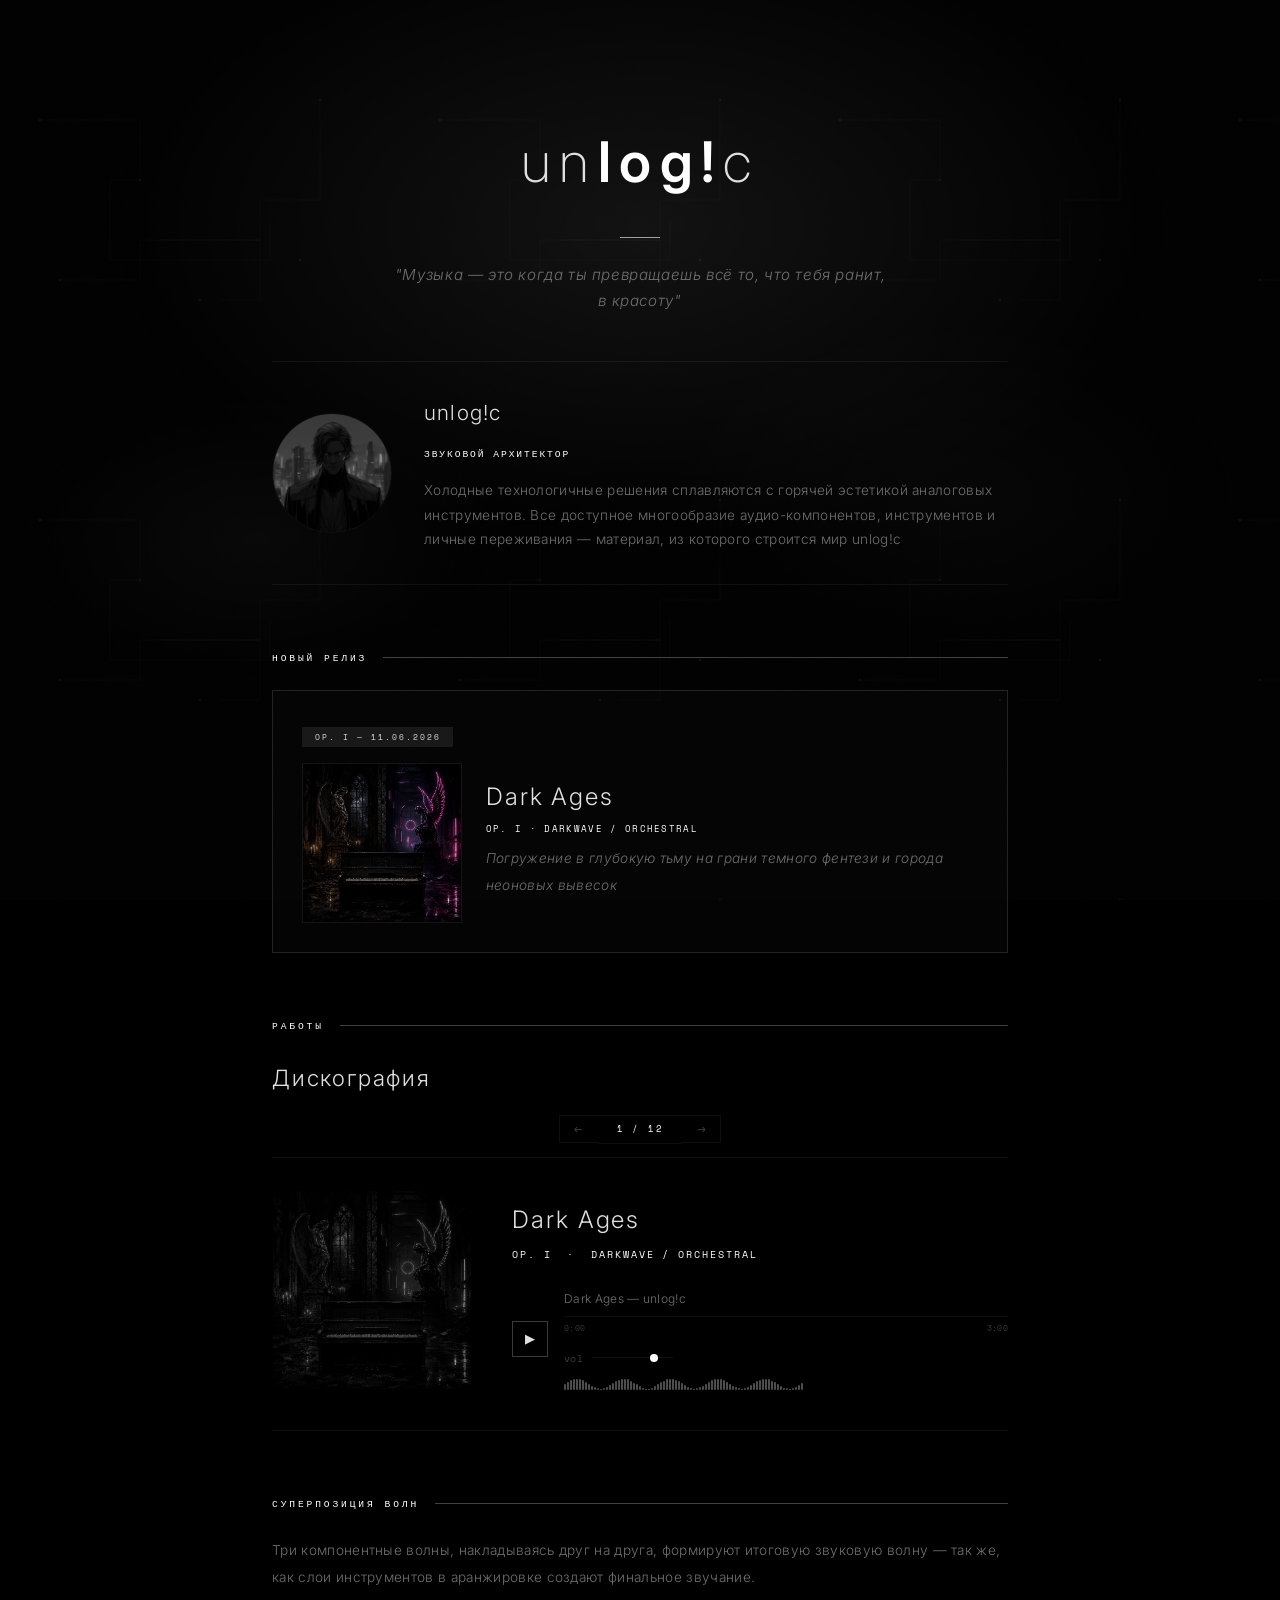
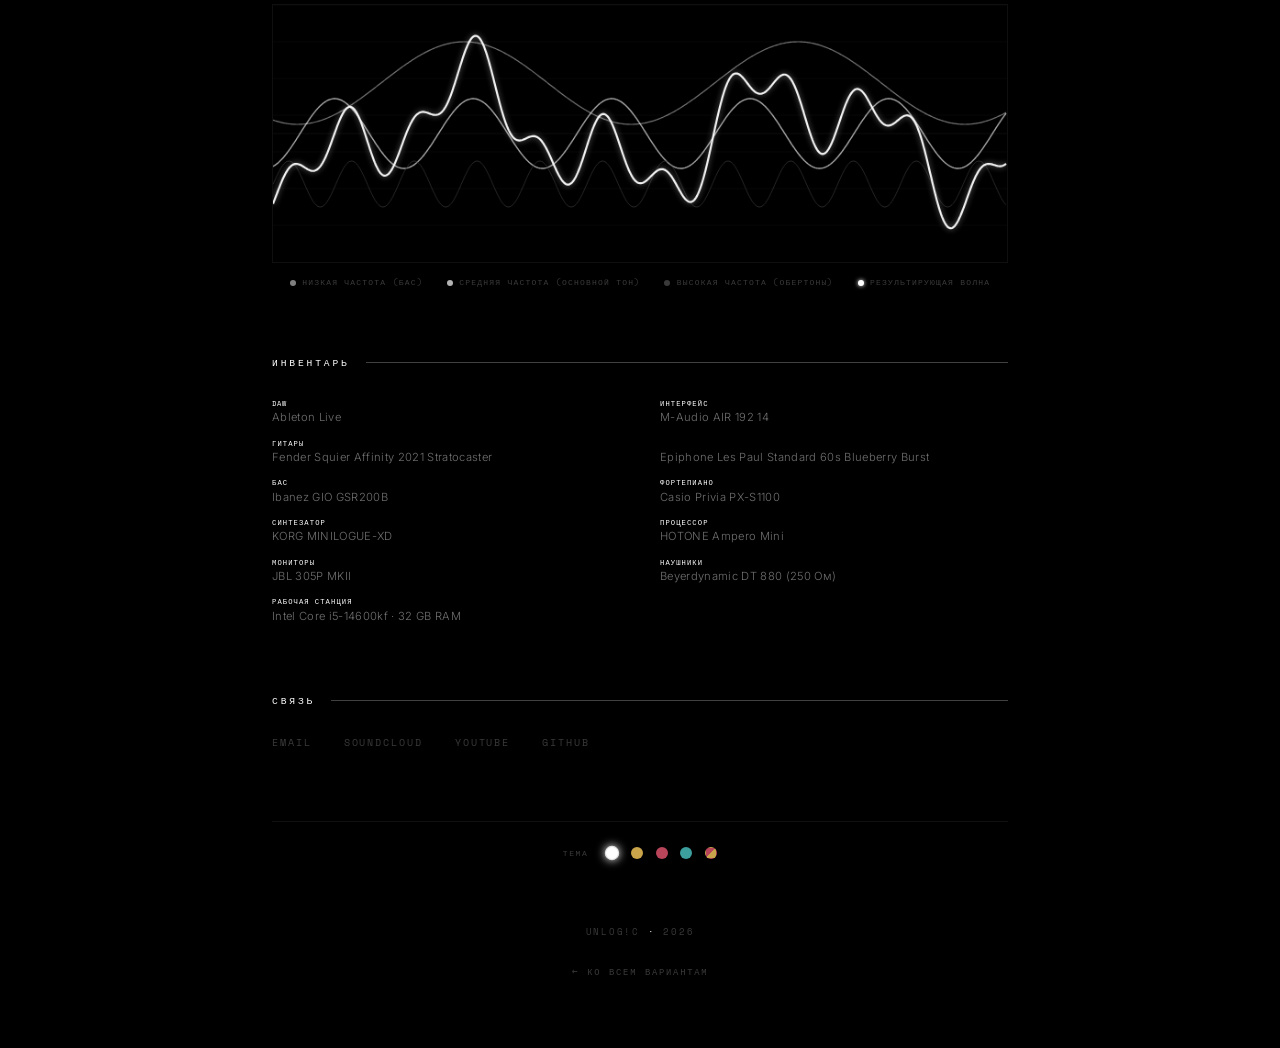
==== commit 65b9c423: "Update page info" ====
--- a/variants/minimalist-darkwave/index.html
+++ b/variants/minimalist-darkwave/index.html
@@ -609,25 +609,6 @@
     line-height: 1.5;
   }
 
-  /* ========== VIDEO SECTION ========== */
-  .video-container {
-    position: relative;
-    width: 100%;
-    aspect-ratio: 16 / 9;
-    overflow: hidden;
-    background: #000;
-    border: 1px solid var(--border);
-  }
-  .video-container video {
-    position: absolute;
-    inset: 0;
-    width: 100%;
-    height: 100%;
-    border: none;
-    object-fit: cover;
-    pointer-events: none;
-  }
-
   /* ========== WAVE SUPERPOSITION VIZ ========== */
   .wave-viz-container {
     position: relative;
@@ -834,7 +815,7 @@
 
       <div class="carousel-nav">
         <button class="carousel-arrow carousel-arrow-left" id="carouselPrev" aria-label="Предыдущий трек">←</button>
-        <span class="carousel-indicator" id="carouselIndicator">1 / 2</span>
+        <span class="carousel-indicator" id="carouselIndicator">1 / 12</span>
         <button class="carousel-arrow carousel-arrow-right" id="carouselNext" aria-label="Следующий трек">→</button>
       </div>
 
@@ -868,14 +849,6 @@
       </div>
     </section>
 
-    <!-- VIDEO -->
-    <section class="section">
-      <div class="section-label">видео</div>
-      <div class="video-container">
-        <video src="../../videos/videofragment.mp4" autoplay muted loop playsinline></video>
-      </div>
-    </section>
-
     <!-- WAVE SUPERPOSITION VIZ -->
     <section class="section">
       <div class="section-label">суперпозиция волн</div>
@@ -961,10 +934,10 @@
     <section class="section">
       <div class="section-label">связь</div>
       <div class="contacts-row">
-        <a href="mailto:unlogic@example.com" class="contact-link">email</a>
-        <a href="#" class="contact-link">soundcloud</a>
-        <a href="#" class="contact-link">bandcamp</a>
-        <a href="#" class="contact-link">github</a>
+        <a href="mailto:selv.post@gmail.com" class="contact-link">email</a>
+        <a href="https://soundcloud.com/unlog-c?utm_source=clipboard&utm_medium=text&utm_campaign=social_sharing" class="contact-link">soundcloud</a>
+        <a href="https://www.youtube.com/@unlogic-sound" class="contact-link">youtube</a>
+        <a href="https://github.com/selvnv" class="contact-link">github</a>
       </div>
     </section>
 
@@ -990,6 +963,36 @@
   </audio>
   <audio id="audio1" preload="metadata" style="display:none;">
     <source src="../../audio/novel - Surrender.mp3" type="audio/mpeg">
+  </audio>
+  <audio id="audio2" preload="metadata" style="display:none;">
+    <source src="../../audio/Bring Me To Life Remix.mp3" type="audio/mpeg">
+  </audio>
+  <audio id="audio3" preload="metadata" style="display:none;">
+    <source src="../../audio/Bring Me To Life Remix Instrumental.mp3" type="audio/mpeg">
+  </audio>
+  <audio id="audio4" preload="metadata" style="display:none;">
+    <source src="../../audio/Rain.mp3" type="audio/mpeg">
+  </audio>
+  <audio id="audio5" preload="metadata" style="display:none;">
+    <source src="../../audio/1743.mp3" type="audio/mpeg">
+  </audio>
+  <audio id="audio6" preload="metadata" style="display:none;">
+    <source src="../../audio/Crazy For Love.mp3" type="audio/mpeg">
+  </audio>
+  <audio id="audio7" preload="metadata" style="display:none;">
+    <source src="../../audio/Crazy For Love Instrumental.mp3" type="audio/mpeg">
+  </audio>
+  <audio id="audio8" preload="metadata" style="display:none;">
+    <source src="../../audio/Goodbye.mp3" type="audio/mpeg">
+  </audio>
+  <audio id="audio9" preload="metadata" style="display:none;">
+    <source src="../../audio/Goodbye Instrumental.mp3" type="audio/mpeg">
+  </audio>
+  <audio id="audio10" preload="metadata" style="display:none;">
+    <source src="../../audio/Temple.mp3" type="audio/mpeg">
+  </audio>
+  <audio id="audio11" preload="metadata" style="display:none;">
+    <source src="../../audio/Change.mp3" type="audio/mpeg">
   </audio>
 
 <script>
@@ -1129,17 +1132,87 @@
     const tracks = [
       {
         title: 'Dark Ages',
-        meta: 'op. I · darkwave / orchestral',
+        meta: '11.06.2026 · darkwave / orchestral',
         cover: '../../images/Dark Ages Cover.png',
         audioId: 'audio0',
         trackName: 'Dark Ages — unlog!c'
       },
       {
+        title: 'Bring Me To Life Remix',
+        meta: '02.04.2026 · remix / rock / nu metal',
+        cover: '../../images/Bring Me To Life Remix Cover.png',
+        audioId: 'audio2',
+        trackName: 'Bring Me To Life Remix — unlog!c'
+      },
+      {
+        title: 'Bring Me To Life Remix Instrumental',
+        meta: '02.04.2026 · remix / rock / nu metal / instrumental',
+        cover: '../../images/Bring Me To Life Remix Cover.png',
+        audioId: 'audio3',
+        trackName: 'Bring Me To Life Remix Instrumental — unlog!c'
+      },
+      {
         title: 'Surrender',
-        meta: 'op. II · darkwave / orchestral · 2026',
+        meta: '13.10.2025 · experimental / darkwave / retrowave',
         cover: '../../images/Surrender Cover.png',
         audioId: 'audio1',
         trackName: 'Surrender — unlog!c'
+      },
+      {
+        title: 'Rain',
+        meta: '23.08.2025 · rock / nu metal / instrumental',
+        cover: '../../images/Rain Cover.png',
+        audioId: 'audio4',
+        trackName: 'Rain — unlog!c'
+      },
+      {
+        title: '1743',
+        meta: '03.08.2024 · electronic / experimental',
+        cover: '../../images/1743 Cover.png',
+        audioId: 'audio5',
+        trackName: '1743 — unlog!c'
+      },
+      {
+        title: 'Crazy For Love',
+        meta: '30.12.2023 · future bass / melodic drum and bass / experimental',
+        cover: '../../images/Crazy For Love Cover.png',
+        audioId: 'audio6',
+        trackName: 'Crazy For Love — unlog!c'
+      },
+      {
+        title: 'Crazy For Love Instrumental',
+        meta: '30.12.2023 · future bass / drum and bass / experimental / instrumental',
+        cover: '../../images/Crazy For Love Cover.png',
+        audioId: 'audio7',
+        trackName: 'Crazy For Love Instrumental — unlog!c'
+      },
+      {
+        title: 'Goodbye',
+        meta: '03.06.2023 · future bass',
+        cover: '../../images/Goodbye Cover.jpg',
+        audioId: 'audio8',
+        trackName: 'Goodbye — unlog!c'
+      },
+      {
+        title: 'Goodbye Instrumental',
+        meta: '03.06.2023 · future bass / instrumental',
+        cover: '../../images/Goodbye Cover.jpg',
+        audioId: 'audio9',
+        trackName: 'Goodbye Instrumental — unlog!c'
+      },
+      {
+        title: 'Temple',
+        meta: '07.02.2023 · future bass / instrumental',
+        cover: '../../images/Temple Cover.png',
+        audioId: 'audio10',
+        trackName: 'Temple — unlog!c'
+      },
+      {
+        title: 'Change',
+        meta: '05.08.2022 · electronic / experimental',
+        cover: '../../images/Change Cover.png',
+        audioId: 'audio11',
+        trackName: 'Change — unlog!c'
       }
     ];
 
@@ -1223,7 +1296,6 @@
     }
 
     currentAudio.volume = volumeSlider.value / 100;
-    document.getElementById('audio1').volume = volumeSlider.value / 100;
 
     progressBar.addEventListener('click', (e) => {
       const rect = progressBar.getBoundingClientRect();
